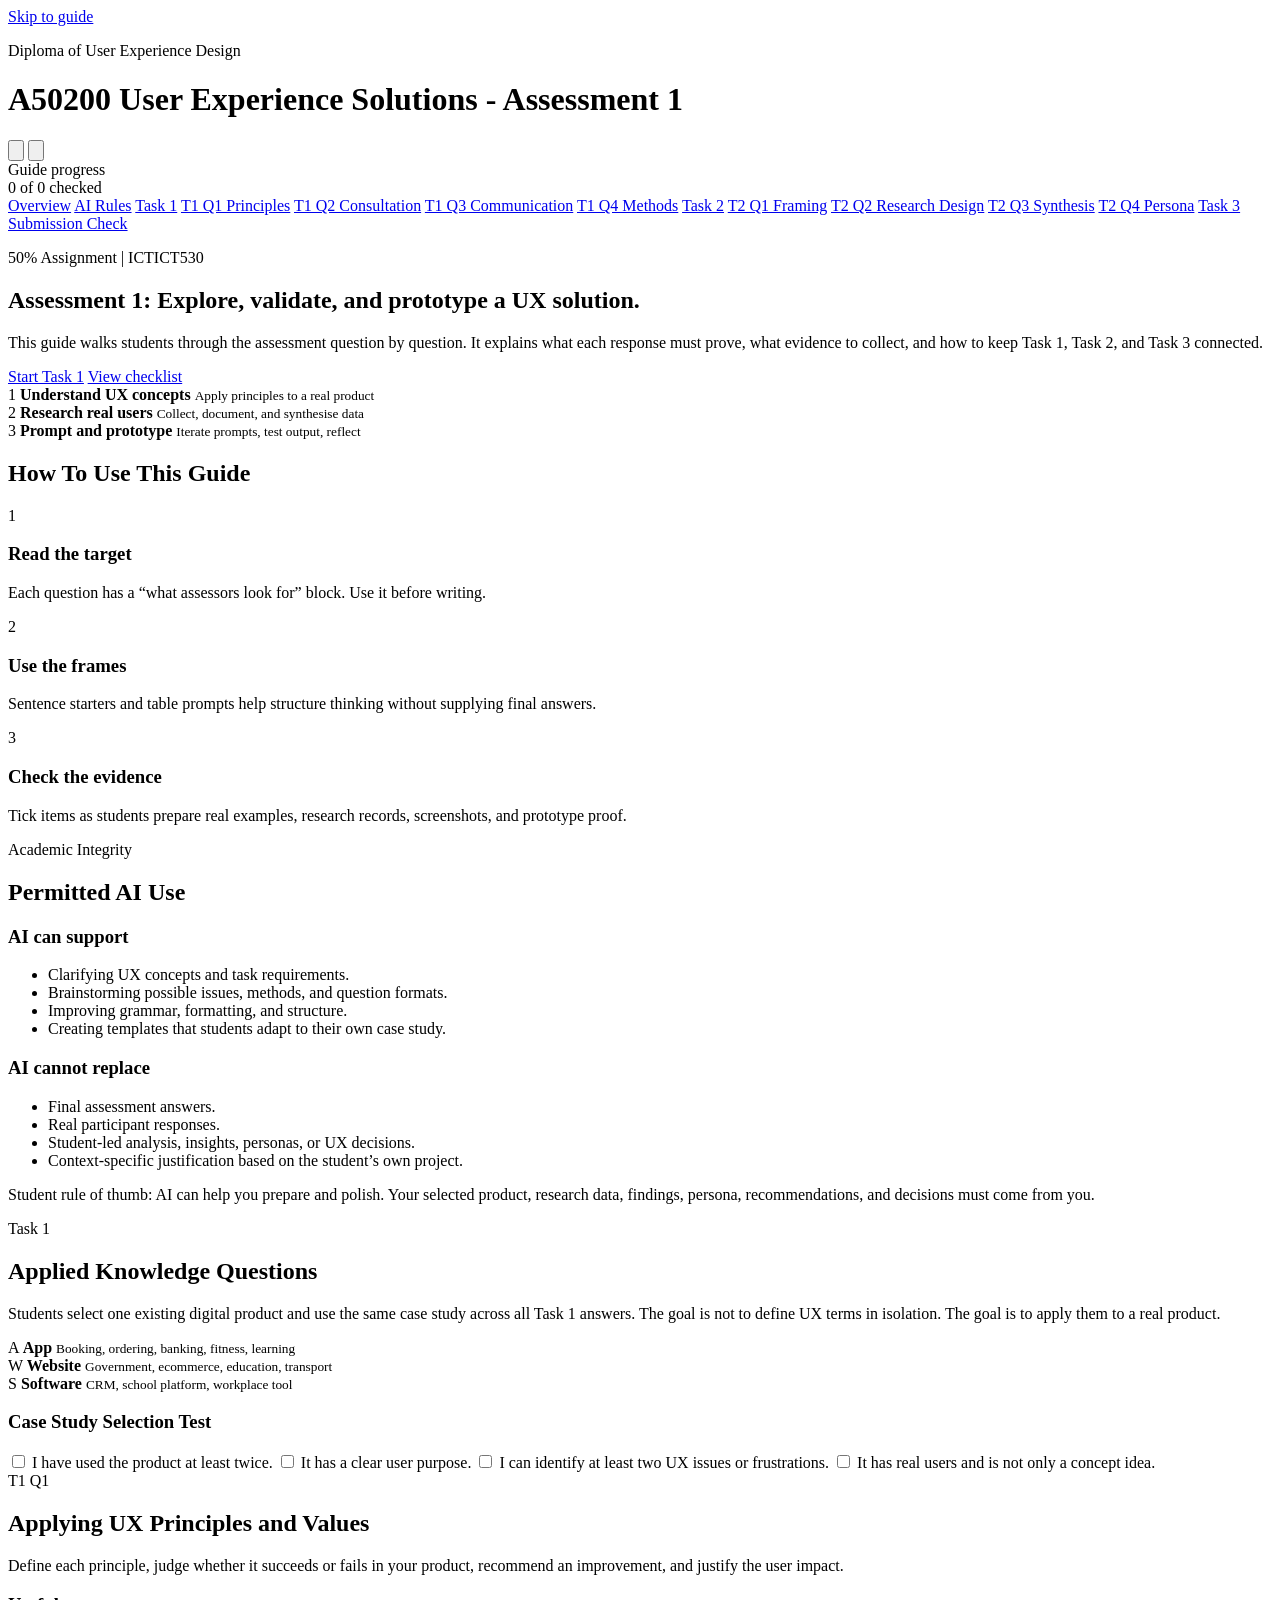
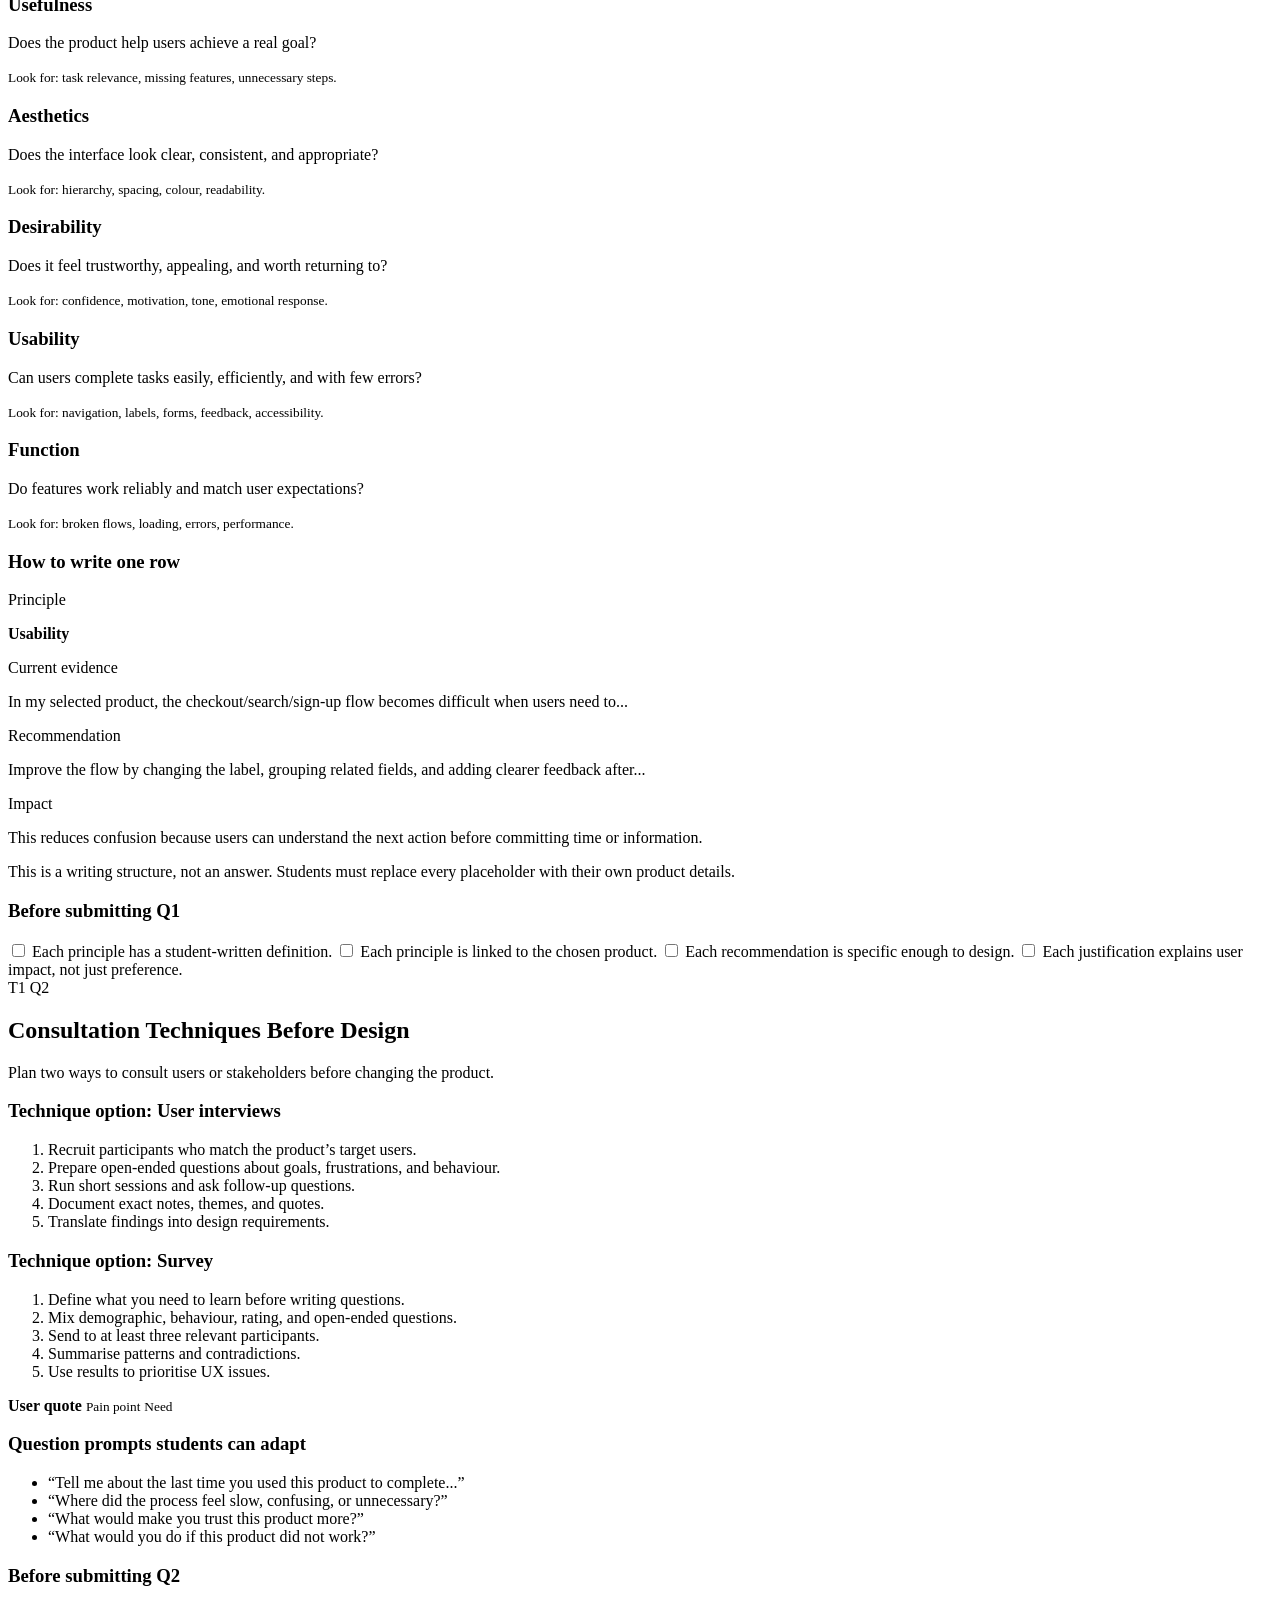
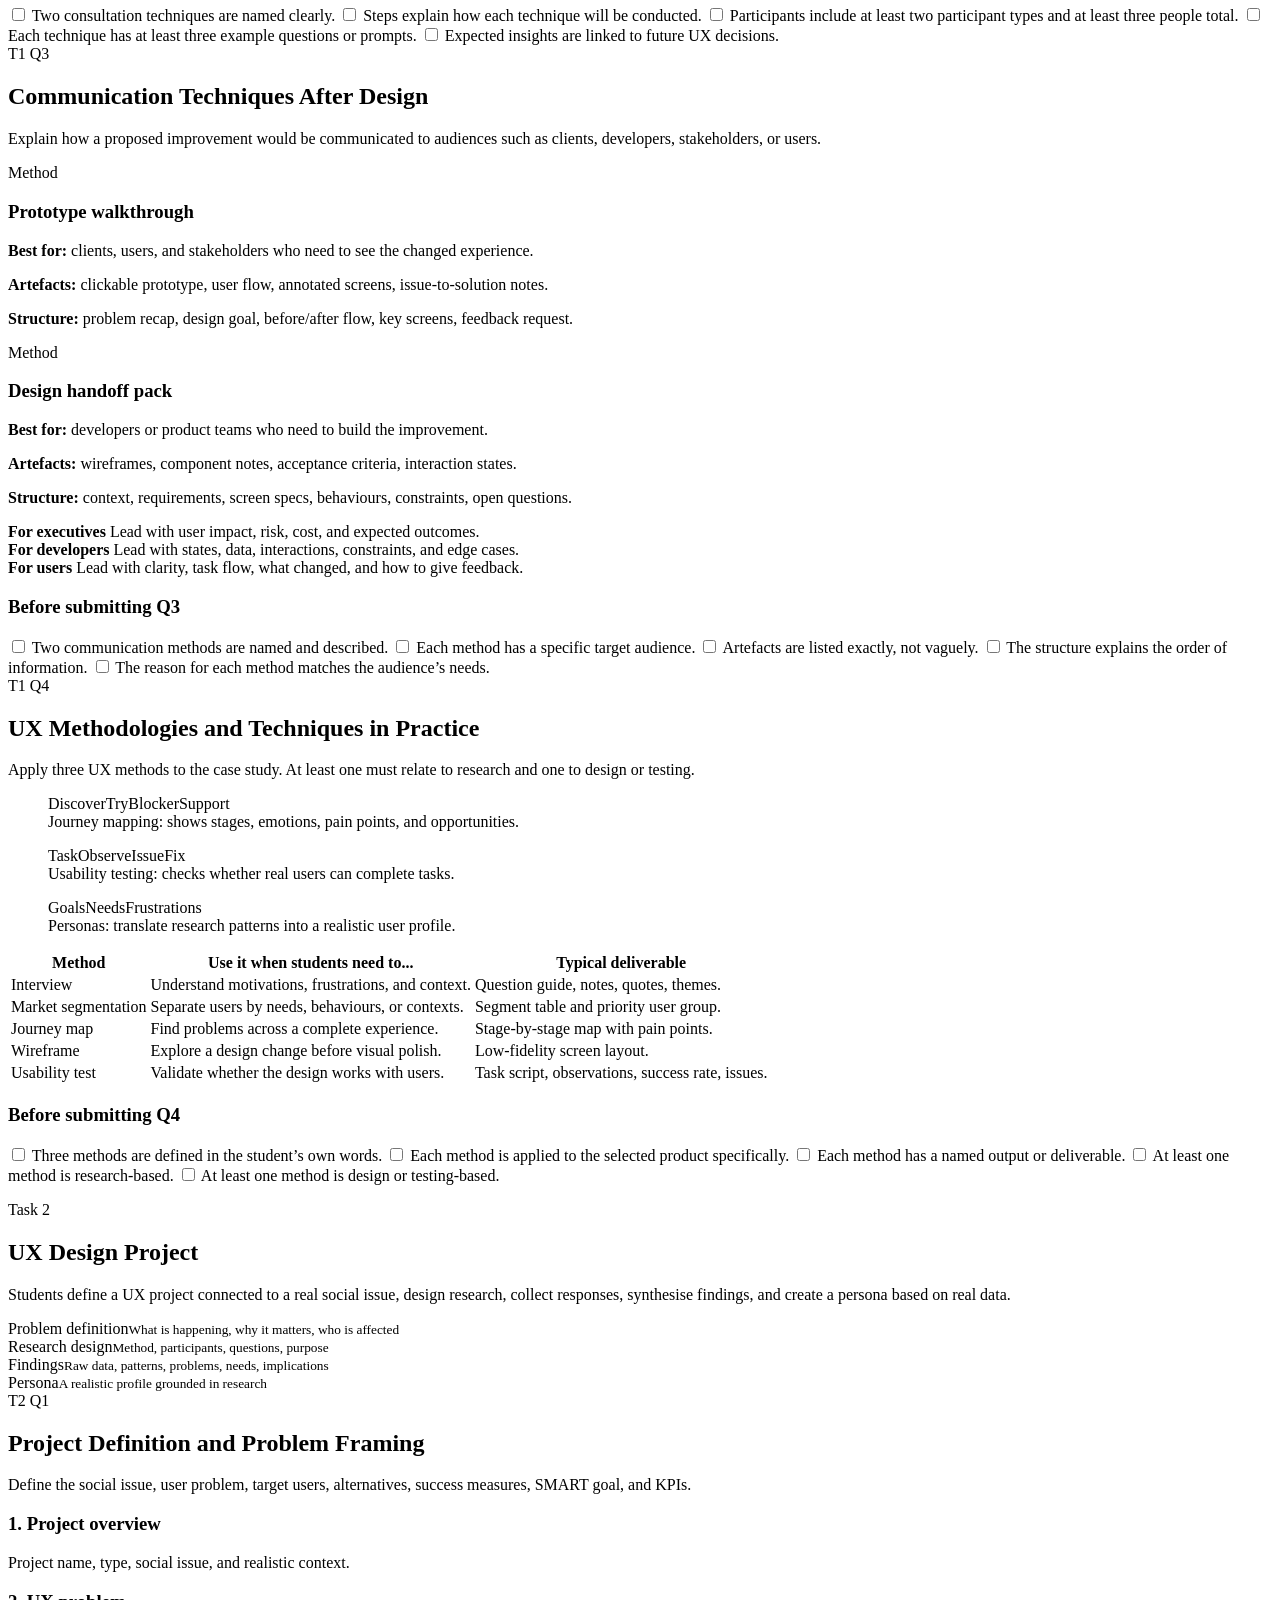
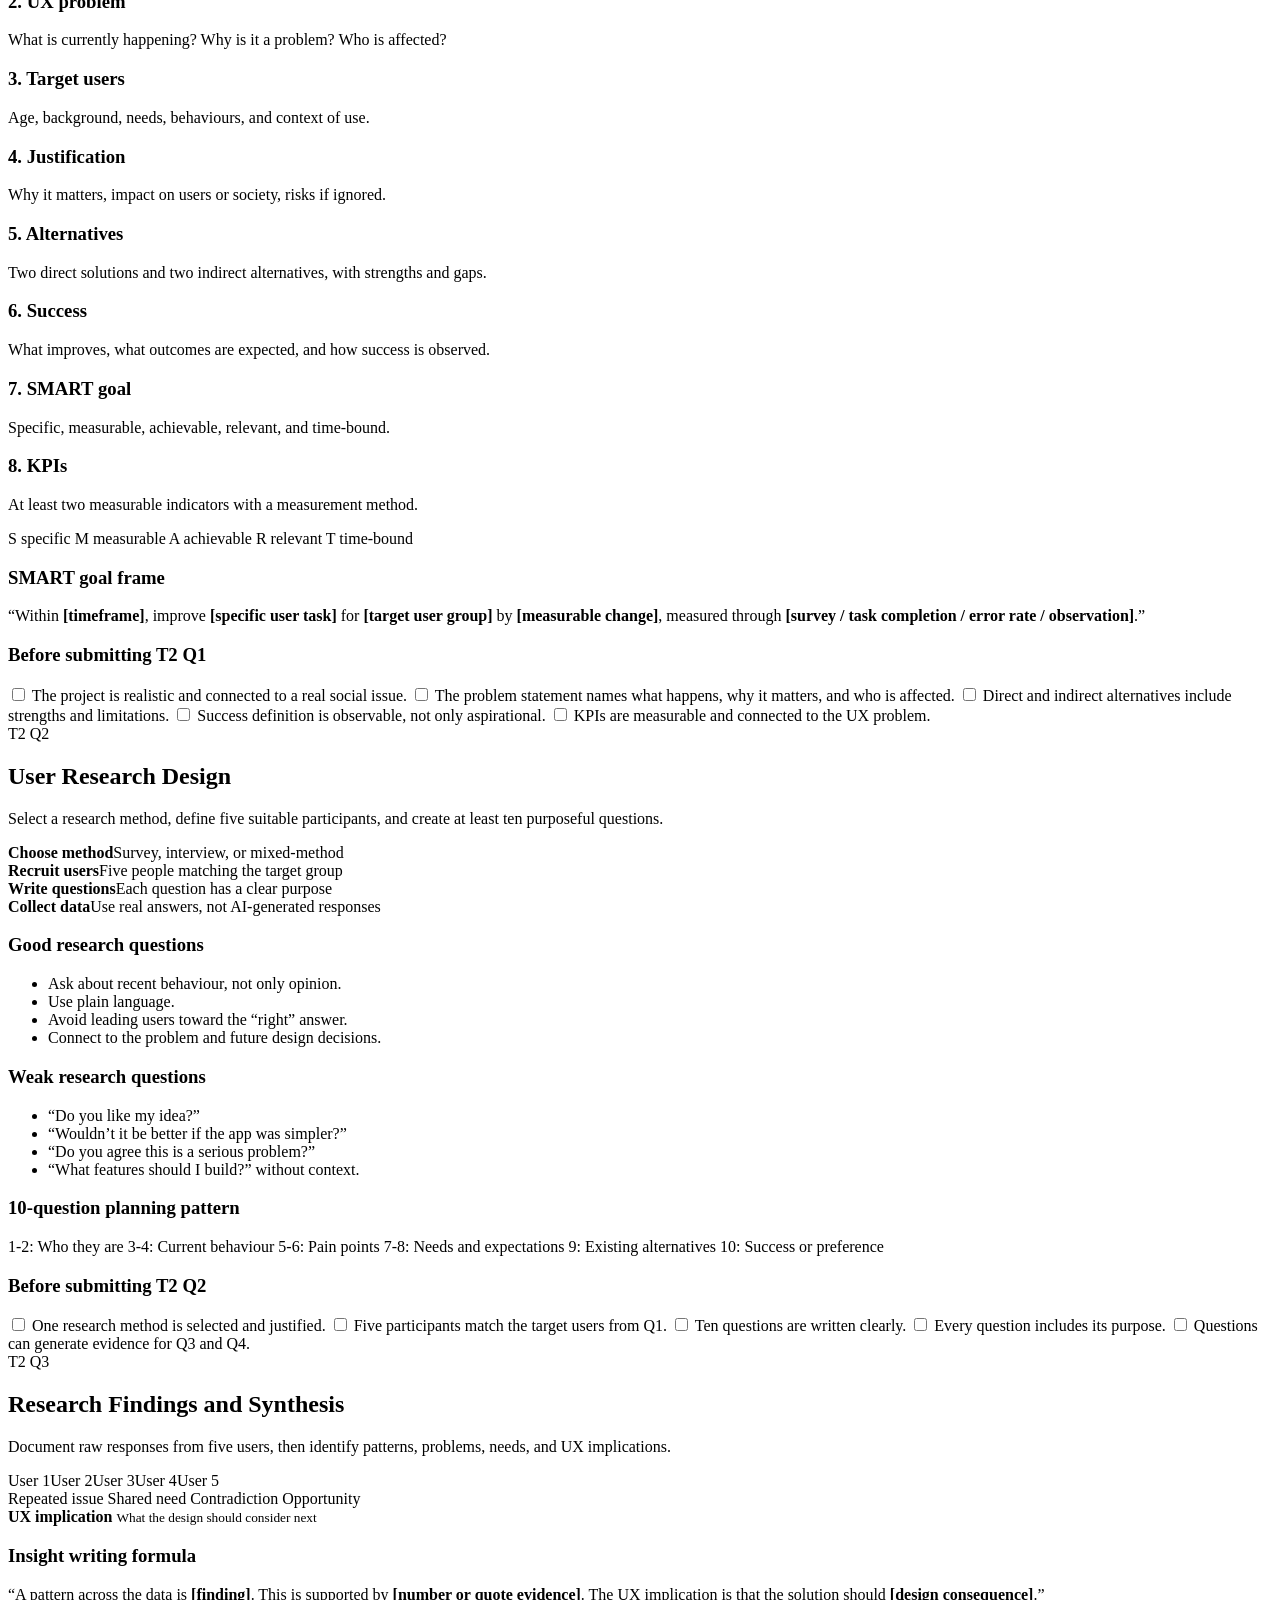
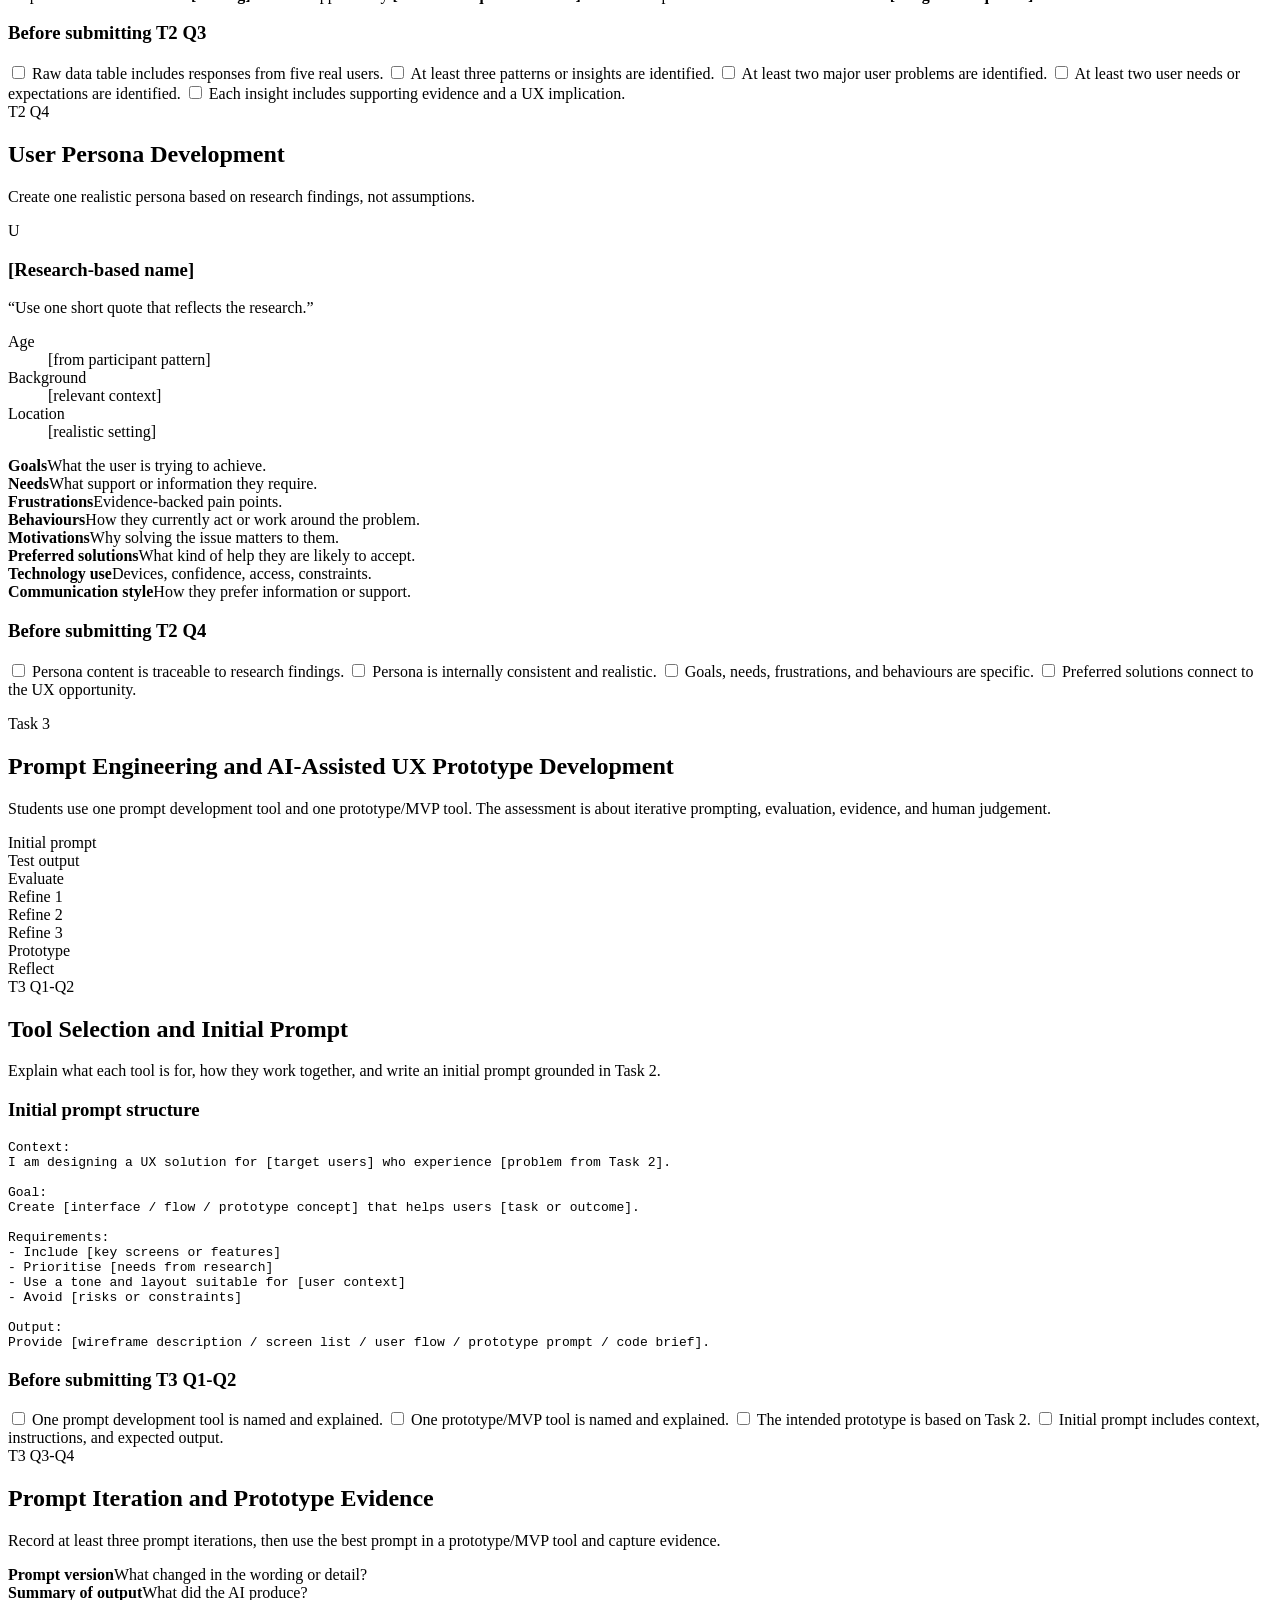
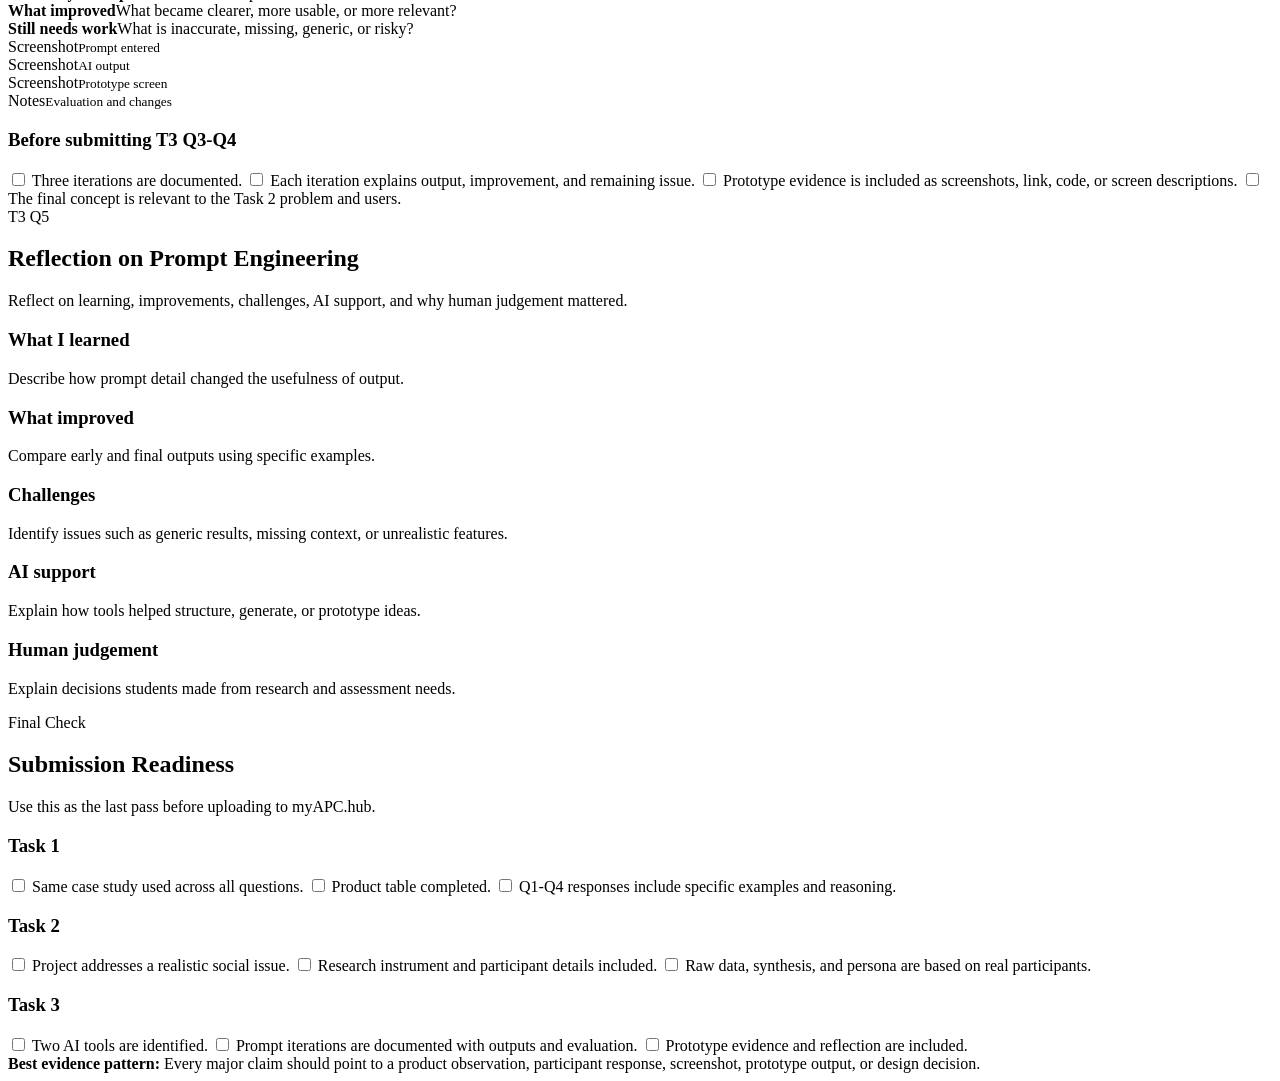
==== a50200-user-experience-solutions-assessment-1/index.html @ 55768236 "Create index.html" ====
<!doctype html>
<html lang="en">
  <head>
    <meta charset="utf-8" />
    <meta name="viewport" content="width=device-width, initial-scale=1" />
    <title>A50200 User Experience Solutions - Assessment 1</title>
    <link rel="stylesheet" href="styles.css" />
  </head>
  <body>
    <a class="skip-link" href="#main">Skip to guide</a>

    <header class="topbar">
      <div>
        <p class="eyebrow">Diploma of User Experience Design</p>
        <h1>A50200 User Experience Solutions - Assessment 1</h1>
      </div>
      <div class="topbar-actions">
        <button class="icon-button" type="button" data-print title="Print guide" aria-label="Print guide">
          <svg aria-hidden="true" viewBox="0 0 24 24">
            <path d="M7 8V4h10v4" />
            <path d="M7 17H5a2 2 0 0 1-2-2v-5a2 2 0 0 1 2-2h14a2 2 0 0 1 2 2v5a2 2 0 0 1-2 2h-2" />
            <path d="M7 14h10v6H7z" />
          </svg>
        </button>
        <button class="icon-button" type="button" data-reset title="Reset checked items" aria-label="Reset checked items">
          <svg aria-hidden="true" viewBox="0 0 24 24">
            <path d="M3 12a9 9 0 1 0 3-6.7" />
            <path d="M3 4v6h6" />
          </svg>
        </button>
      </div>
    </header>

    <aside class="sidebar" aria-label="Guide navigation">
      <div class="progress-card">
        <span class="progress-label">Guide progress</span>
        <div class="progress-track" aria-hidden="true"><span data-progress-bar></span></div>
        <span class="progress-count" data-progress-count>0 of 0 checked</span>
      </div>
      <nav>
        <a href="#overview">Overview</a>
        <a href="#ai-rules">AI Rules</a>
        <a href="#task-1">Task 1</a>
        <a href="#task-1-q1">T1 Q1 Principles</a>
        <a href="#task-1-q2">T1 Q2 Consultation</a>
        <a href="#task-1-q3">T1 Q3 Communication</a>
        <a href="#task-1-q4">T1 Q4 Methods</a>
        <a href="#task-2">Task 2</a>
        <a href="#task-2-q1">T2 Q1 Framing</a>
        <a href="#task-2-q2">T2 Q2 Research Design</a>
        <a href="#task-2-q3">T2 Q3 Synthesis</a>
        <a href="#task-2-q4">T2 Q4 Persona</a>
        <a href="#task-3">Task 3</a>
        <a href="#submission">Submission Check</a>
      </nav>
    </aside>

    <main id="main">
      <section id="overview" class="hero section-panel">
        <div class="hero-copy">
          <p class="eyebrow">50% Assignment | ICTICT530</p>
          <h2>Assessment 1: Explore, validate, and prototype a UX solution.</h2>
          <p>
            This guide walks students through the assessment question by question. It explains what each
            response must prove, what evidence to collect, and how to keep Task 1, Task 2, and Task 3 connected.
          </p>
          <div class="hero-actions">
            <a class="button primary" href="#task-1">Start Task 1</a>
            <a class="button secondary" href="#submission">View checklist</a>
          </div>
        </div>
        <div class="hero-visual" aria-label="Assessment workflow diagram">
          <div class="flow-node">
            <span>1</span>
            <strong>Understand UX concepts</strong>
            <small>Apply principles to a real product</small>
          </div>
          <div class="flow-line"></div>
          <div class="flow-node">
            <span>2</span>
            <strong>Research real users</strong>
            <small>Collect, document, and synthesise data</small>
          </div>
          <div class="flow-line"></div>
          <div class="flow-node">
            <span>3</span>
            <strong>Prompt and prototype</strong>
            <small>Iterate prompts, test output, reflect</small>
          </div>
        </div>
      </section>

      <section class="section-panel compact">
        <h2>How To Use This Guide</h2>
        <div class="three-col">
          <article class="mini-card">
            <span class="badge">1</span>
            <h3>Read the target</h3>
            <p>Each question has a “what assessors look for” block. Use it before writing.</p>
          </article>
          <article class="mini-card">
            <span class="badge">2</span>
            <h3>Use the frames</h3>
            <p>Sentence starters and table prompts help structure thinking without supplying final answers.</p>
          </article>
          <article class="mini-card">
            <span class="badge">3</span>
            <h3>Check the evidence</h3>
            <p>Tick items as students prepare real examples, research records, screenshots, and prototype proof.</p>
          </article>
        </div>
      </section>

      <section id="ai-rules" class="section-panel warning-panel">
        <div class="section-heading">
          <p class="eyebrow">Academic Integrity</p>
          <h2>Permitted AI Use</h2>
        </div>
        <div class="split">
          <article>
            <h3>AI can support</h3>
            <ul class="check-list">
              <li>Clarifying UX concepts and task requirements.</li>
              <li>Brainstorming possible issues, methods, and question formats.</li>
              <li>Improving grammar, formatting, and structure.</li>
              <li>Creating templates that students adapt to their own case study.</li>
            </ul>
          </article>
          <article>
            <h3>AI cannot replace</h3>
            <ul class="cross-list">
              <li>Final assessment answers.</li>
              <li>Real participant responses.</li>
              <li>Student-led analysis, insights, personas, or UX decisions.</li>
              <li>Context-specific justification based on the student’s own project.</li>
            </ul>
          </article>
        </div>
        <p class="callout">
          Student rule of thumb: AI can help you prepare and polish. Your selected product, research data,
          findings, persona, recommendations, and decisions must come from you.
        </p>
      </section>

      <section id="task-1" class="task-intro section-panel">
        <div class="section-heading">
          <p class="eyebrow">Task 1</p>
          <h2>Applied Knowledge Questions</h2>
          <p>
            Students select one existing digital product and use the same case study across all Task 1 answers.
            The goal is not to define UX terms in isolation. The goal is to apply them to a real product.
          </p>
        </div>
        <div class="visual-strip">
          <div class="product-card">
            <span class="product-icon">A</span>
            <strong>App</strong>
            <small>Booking, ordering, banking, fitness, learning</small>
          </div>
          <div class="product-card">
            <span class="product-icon">W</span>
            <strong>Website</strong>
            <small>Government, ecommerce, education, transport</small>
          </div>
          <div class="product-card">
            <span class="product-icon">S</span>
            <strong>Software</strong>
            <small>CRM, school platform, workplace tool</small>
          </div>
        </div>
        <div class="guidance-box">
          <h3>Case Study Selection Test</h3>
          <label><input type="checkbox" data-check /> I have used the product at least twice.</label>
          <label><input type="checkbox" data-check /> It has a clear user purpose.</label>
          <label><input type="checkbox" data-check /> I can identify at least two UX issues or frustrations.</label>
          <label><input type="checkbox" data-check /> It has real users and is not only a concept idea.</label>
        </div>
      </section>

      <section id="task-1-q1" class="question section-panel">
        <div class="question-header">
          <span class="question-number">T1 Q1</span>
          <div>
            <h2>Applying UX Principles and Values</h2>
            <p>Define each principle, judge whether it succeeds or fails in your product, recommend an improvement, and justify the user impact.</p>
          </div>
        </div>

        <div class="principle-grid">
          <article class="principle-card">
            <h3>Usefulness</h3>
            <p>Does the product help users achieve a real goal?</p>
            <small>Look for: task relevance, missing features, unnecessary steps.</small>
          </article>
          <article class="principle-card">
            <h3>Aesthetics</h3>
            <p>Does the interface look clear, consistent, and appropriate?</p>
            <small>Look for: hierarchy, spacing, colour, readability.</small>
          </article>
          <article class="principle-card">
            <h3>Desirability</h3>
            <p>Does it feel trustworthy, appealing, and worth returning to?</p>
            <small>Look for: confidence, motivation, tone, emotional response.</small>
          </article>
          <article class="principle-card">
            <h3>Usability</h3>
            <p>Can users complete tasks easily, efficiently, and with few errors?</p>
            <small>Look for: navigation, labels, forms, feedback, accessibility.</small>
          </article>
          <article class="principle-card">
            <h3>Function</h3>
            <p>Do features work reliably and match user expectations?</p>
            <small>Look for: broken flows, loading, errors, performance.</small>
          </article>
        </div>

        <div class="example-block">
          <h3>How to write one row</h3>
          <div class="row-example">
            <span>Principle</span>
            <p><strong>Usability</strong></p>
            <span>Current evidence</span>
            <p>In my selected product, the checkout/search/sign-up flow becomes difficult when users need to...</p>
            <span>Recommendation</span>
            <p>Improve the flow by changing the label, grouping related fields, and adding clearer feedback after...</p>
            <span>Impact</span>
            <p>This reduces confusion because users can understand the next action before committing time or information.</p>
          </div>
          <p class="note">This is a writing structure, not an answer. Students must replace every placeholder with their own product details.</p>
        </div>

        <div class="check-panel">
          <h3>Before submitting Q1</h3>
          <label><input type="checkbox" data-check /> Each principle has a student-written definition.</label>
          <label><input type="checkbox" data-check /> Each principle is linked to the chosen product.</label>
          <label><input type="checkbox" data-check /> Each recommendation is specific enough to design.</label>
          <label><input type="checkbox" data-check /> Each justification explains user impact, not just preference.</label>
        </div>
      </section>

      <section id="task-1-q2" class="question section-panel">
        <div class="question-header">
          <span class="question-number">T1 Q2</span>
          <div>
            <h2>Consultation Techniques Before Design</h2>
            <p>Plan two ways to consult users or stakeholders before changing the product.</p>
          </div>
        </div>
        <div class="method-map">
          <article>
            <h3>Technique option: User interviews</h3>
            <ol>
              <li>Recruit participants who match the product’s target users.</li>
              <li>Prepare open-ended questions about goals, frustrations, and behaviour.</li>
              <li>Run short sessions and ask follow-up questions.</li>
              <li>Document exact notes, themes, and quotes.</li>
              <li>Translate findings into design requirements.</li>
            </ol>
          </article>
          <article>
            <h3>Technique option: Survey</h3>
            <ol>
              <li>Define what you need to learn before writing questions.</li>
              <li>Mix demographic, behaviour, rating, and open-ended questions.</li>
              <li>Send to at least three relevant participants.</li>
              <li>Summarise patterns and contradictions.</li>
              <li>Use results to prioritise UX issues.</li>
            </ol>
          </article>
        </div>
        <div class="illustration-card">
          <div class="visual-example transcript-visual" role="img" aria-label="Interview notes and transcription example">
            <span></span><span></span><span></span>
            <strong>User quote</strong>
            <small>Pain point</small>
            <small>Need</small>
          </div>
          <div>
            <h3>Question prompts students can adapt</h3>
            <ul>
              <li>“Tell me about the last time you used this product to complete...”</li>
              <li>“Where did the process feel slow, confusing, or unnecessary?”</li>
              <li>“What would make you trust this product more?”</li>
              <li>“What would you do if this product did not work?”</li>
            </ul>
          </div>
        </div>
        <div class="check-panel">
          <h3>Before submitting Q2</h3>
          <label><input type="checkbox" data-check /> Two consultation techniques are named clearly.</label>
          <label><input type="checkbox" data-check /> Steps explain how each technique will be conducted.</label>
          <label><input type="checkbox" data-check /> Participants include at least two participant types and at least three people total.</label>
          <label><input type="checkbox" data-check /> Each technique has at least three example questions or prompts.</label>
          <label><input type="checkbox" data-check /> Expected insights are linked to future UX decisions.</label>
        </div>
      </section>

      <section id="task-1-q3" class="question section-panel">
        <div class="question-header">
          <span class="question-number">T1 Q3</span>
          <div>
            <h2>Communication Techniques After Design</h2>
            <p>Explain how a proposed improvement would be communicated to audiences such as clients, developers, stakeholders, or users.</p>
          </div>
        </div>

        <div class="two-col">
          <article class="communication-card">
            <span class="badge">Method</span>
            <h3>Prototype walkthrough</h3>
            <p><strong>Best for:</strong> clients, users, and stakeholders who need to see the changed experience.</p>
            <p><strong>Artefacts:</strong> clickable prototype, user flow, annotated screens, issue-to-solution notes.</p>
            <p><strong>Structure:</strong> problem recap, design goal, before/after flow, key screens, feedback request.</p>
          </article>
          <article class="communication-card">
            <span class="badge">Method</span>
            <h3>Design handoff pack</h3>
            <p><strong>Best for:</strong> developers or product teams who need to build the improvement.</p>
            <p><strong>Artefacts:</strong> wireframes, component notes, acceptance criteria, interaction states.</p>
            <p><strong>Structure:</strong> context, requirements, screen specs, behaviours, constraints, open questions.</p>
          </article>
        </div>
        <div class="tip-grid">
          <div>
            <strong>For executives</strong>
            <span>Lead with user impact, risk, cost, and expected outcomes.</span>
          </div>
          <div>
            <strong>For developers</strong>
            <span>Lead with states, data, interactions, constraints, and edge cases.</span>
          </div>
          <div>
            <strong>For users</strong>
            <span>Lead with clarity, task flow, what changed, and how to give feedback.</span>
          </div>
        </div>
        <div class="check-panel">
          <h3>Before submitting Q3</h3>
          <label><input type="checkbox" data-check /> Two communication methods are named and described.</label>
          <label><input type="checkbox" data-check /> Each method has a specific target audience.</label>
          <label><input type="checkbox" data-check /> Artefacts are listed exactly, not vaguely.</label>
          <label><input type="checkbox" data-check /> The structure explains the order of information.</label>
          <label><input type="checkbox" data-check /> The reason for each method matches the audience’s needs.</label>
        </div>
      </section>

      <section id="task-1-q4" class="question section-panel">
        <div class="question-header">
          <span class="question-number">T1 Q4</span>
          <div>
            <h2>UX Methodologies and Techniques in Practice</h2>
            <p>Apply three UX methods to the case study. At least one must relate to research and one to design or testing.</p>
          </div>
        </div>
        <div class="illustration-grid">
          <figure>
            <div class="visual-example journey-visual" role="img" aria-label="Customer journey map example">
              <span>Discover</span><span>Try</span><span>Blocker</span><span>Support</span>
            </div>
            <figcaption>Journey mapping: shows stages, emotions, pain points, and opportunities.</figcaption>
          </figure>
          <figure>
            <div class="visual-example testing-visual" role="img" aria-label="UX testing framework example">
              <span>Task</span><span>Observe</span><span>Issue</span><span>Fix</span>
            </div>
            <figcaption>Usability testing: checks whether real users can complete tasks.</figcaption>
          </figure>
          <figure>
            <div class="visual-example persona-visual" role="img" aria-label="Persona process example">
              <span class="persona-head"></span>
              <span>Goals</span><span>Needs</span><span>Frustrations</span>
            </div>
            <figcaption>Personas: translate research patterns into a realistic user profile.</figcaption>
          </figure>
        </div>
        <div class="method-table-wrap">
          <table>
            <thead>
              <tr>
                <th>Method</th>
                <th>Use it when students need to...</th>
                <th>Typical deliverable</th>
              </tr>
            </thead>
            <tbody>
              <tr>
                <td>Interview</td>
                <td>Understand motivations, frustrations, and context.</td>
                <td>Question guide, notes, quotes, themes.</td>
              </tr>
              <tr>
                <td>Market segmentation</td>
                <td>Separate users by needs, behaviours, or contexts.</td>
                <td>Segment table and priority user group.</td>
              </tr>
              <tr>
                <td>Journey map</td>
                <td>Find problems across a complete experience.</td>
                <td>Stage-by-stage map with pain points.</td>
              </tr>
              <tr>
                <td>Wireframe</td>
                <td>Explore a design change before visual polish.</td>
                <td>Low-fidelity screen layout.</td>
              </tr>
              <tr>
                <td>Usability test</td>
                <td>Validate whether the design works with users.</td>
                <td>Task script, observations, success rate, issues.</td>
              </tr>
            </tbody>
          </table>
        </div>
        <div class="check-panel">
          <h3>Before submitting Q4</h3>
          <label><input type="checkbox" data-check /> Three methods are defined in the student’s own words.</label>
          <label><input type="checkbox" data-check /> Each method is applied to the selected product specifically.</label>
          <label><input type="checkbox" data-check /> Each method has a named output or deliverable.</label>
          <label><input type="checkbox" data-check /> At least one method is research-based.</label>
          <label><input type="checkbox" data-check /> At least one method is design or testing-based.</label>
        </div>
      </section>

      <section id="task-2" class="task-intro section-panel">
        <div class="section-heading">
          <p class="eyebrow">Task 2</p>
          <h2>UX Design Project</h2>
          <p>
            Students define a UX project connected to a real social issue, design research, collect responses,
            synthesise findings, and create a persona based on real data.
          </p>
        </div>
        <div class="process-ladder">
          <div><span>Problem definition</span><small>What is happening, why it matters, who is affected</small></div>
          <div><span>Research design</span><small>Method, participants, questions, purpose</small></div>
          <div><span>Findings</span><small>Raw data, patterns, problems, needs, implications</small></div>
          <div><span>Persona</span><small>A realistic profile grounded in research</small></div>
        </div>
      </section>

      <section id="task-2-q1" class="question section-panel">
        <div class="question-header">
          <span class="question-number">T2 Q1</span>
          <div>
            <h2>Project Definition and Problem Framing</h2>
            <p>Define the social issue, user problem, target users, alternatives, success measures, SMART goal, and KPIs.</p>
          </div>
        </div>
        <div class="framing-canvas">
          <article>
            <h3>1. Project overview</h3>
            <p>Project name, type, social issue, and realistic context.</p>
          </article>
          <article>
            <h3>2. UX problem</h3>
            <p>What is currently happening? Why is it a problem? Who is affected?</p>
          </article>
          <article>
            <h3>3. Target users</h3>
            <p>Age, background, needs, behaviours, and context of use.</p>
          </article>
          <article>
            <h3>4. Justification</h3>
            <p>Why it matters, impact on users or society, risks if ignored.</p>
          </article>
          <article>
            <h3>5. Alternatives</h3>
            <p>Two direct solutions and two indirect alternatives, with strengths and gaps.</p>
          </article>
          <article>
            <h3>6. Success</h3>
            <p>What improves, what outcomes are expected, and how success is observed.</p>
          </article>
          <article>
            <h3>7. SMART goal</h3>
            <p>Specific, measurable, achievable, relevant, and time-bound.</p>
          </article>
          <article>
            <h3>8. KPIs</h3>
            <p>At least two measurable indicators with a measurement method.</p>
          </article>
        </div>
        <div class="smart-visual" aria-label="SMART goal formula">
          <span>S specific</span>
          <span>M measurable</span>
          <span>A achievable</span>
          <span>R relevant</span>
          <span>T time-bound</span>
        </div>
        <div class="example-block">
          <h3>SMART goal frame</h3>
          <p>
            “Within <strong>[timeframe]</strong>, improve <strong>[specific user task]</strong> for
            <strong>[target user group]</strong> by <strong>[measurable change]</strong>, measured through
            <strong>[survey / task completion / error rate / observation]</strong>.”
          </p>
        </div>
        <div class="check-panel">
          <h3>Before submitting T2 Q1</h3>
          <label><input type="checkbox" data-check /> The project is realistic and connected to a real social issue.</label>
          <label><input type="checkbox" data-check /> The problem statement names what happens, why it matters, and who is affected.</label>
          <label><input type="checkbox" data-check /> Direct and indirect alternatives include strengths and limitations.</label>
          <label><input type="checkbox" data-check /> Success definition is observable, not only aspirational.</label>
          <label><input type="checkbox" data-check /> KPIs are measurable and connected to the UX problem.</label>
        </div>
      </section>

      <section id="task-2-q2" class="question section-panel">
        <div class="question-header">
          <span class="question-number">T2 Q2</span>
          <div>
            <h2>User Research Design</h2>
            <p>Select a research method, define five suitable participants, and create at least ten purposeful questions.</p>
          </div>
        </div>
        <div class="research-flow">
          <div><strong>Choose method</strong><span>Survey, interview, or mixed-method</span></div>
          <div><strong>Recruit users</strong><span>Five people matching the target group</span></div>
          <div><strong>Write questions</strong><span>Each question has a clear purpose</span></div>
          <div><strong>Collect data</strong><span>Use real answers, not AI-generated responses</span></div>
        </div>
        <div class="two-col">
          <article class="mini-card">
            <h3>Good research questions</h3>
            <ul>
              <li>Ask about recent behaviour, not only opinion.</li>
              <li>Use plain language.</li>
              <li>Avoid leading users toward the “right” answer.</li>
              <li>Connect to the problem and future design decisions.</li>
            </ul>
          </article>
          <article class="mini-card">
            <h3>Weak research questions</h3>
            <ul>
              <li>“Do you like my idea?”</li>
              <li>“Wouldn’t it be better if the app was simpler?”</li>
              <li>“Do you agree this is a serious problem?”</li>
              <li>“What features should I build?” without context.</li>
            </ul>
          </article>
        </div>
        <div class="question-builder">
          <h3>10-question planning pattern</h3>
          <div class="chips">
            <span>1-2: Who they are</span>
            <span>3-4: Current behaviour</span>
            <span>5-6: Pain points</span>
            <span>7-8: Needs and expectations</span>
            <span>9: Existing alternatives</span>
            <span>10: Success or preference</span>
          </div>
        </div>
        <div class="check-panel">
          <h3>Before submitting T2 Q2</h3>
          <label><input type="checkbox" data-check /> One research method is selected and justified.</label>
          <label><input type="checkbox" data-check /> Five participants match the target users from Q1.</label>
          <label><input type="checkbox" data-check /> Ten questions are written clearly.</label>
          <label><input type="checkbox" data-check /> Every question includes its purpose.</label>
          <label><input type="checkbox" data-check /> Questions can generate evidence for Q3 and Q4.</label>
        </div>
      </section>

      <section id="task-2-q3" class="question section-panel">
        <div class="question-header">
          <span class="question-number">T2 Q3</span>
          <div>
            <h2>Research Findings and Synthesis</h2>
            <p>Document raw responses from five users, then identify patterns, problems, needs, and UX implications.</p>
          </div>
        </div>
        <div class="synthesis-board" aria-label="Synthesis process">
          <div class="data-stack">
            <span>User 1</span><span>User 2</span><span>User 3</span><span>User 4</span><span>User 5</span>
          </div>
          <div class="arrow" aria-hidden="true"></div>
          <div class="theme-cluster">
            <span>Repeated issue</span>
            <span>Shared need</span>
            <span>Contradiction</span>
            <span>Opportunity</span>
          </div>
          <div class="arrow" aria-hidden="true"></div>
          <div class="implication-card">
            <strong>UX implication</strong>
            <small>What the design should consider next</small>
          </div>
        </div>
        <div class="example-block">
          <h3>Insight writing formula</h3>
          <p>
            “A pattern across the data is <strong>[finding]</strong>. This is supported by
            <strong>[number or quote evidence]</strong>. The UX implication is that the solution should
            <strong>[design consequence]</strong>.”
          </p>
        </div>
        <div class="check-panel">
          <h3>Before submitting T2 Q3</h3>
          <label><input type="checkbox" data-check /> Raw data table includes responses from five real users.</label>
          <label><input type="checkbox" data-check /> At least three patterns or insights are identified.</label>
          <label><input type="checkbox" data-check /> At least two major user problems are identified.</label>
          <label><input type="checkbox" data-check /> At least two user needs or expectations are identified.</label>
          <label><input type="checkbox" data-check /> Each insight includes supporting evidence and a UX implication.</label>
        </div>
      </section>

      <section id="task-2-q4" class="question section-panel">
        <div class="question-header">
          <span class="question-number">T2 Q4</span>
          <div>
            <h2>User Persona Development</h2>
            <p>Create one realistic persona based on research findings, not assumptions.</p>
          </div>
        </div>
        <div class="persona-layout">
          <aside class="persona-card" aria-label="Persona card example">
            <div class="avatar" aria-hidden="true">U</div>
            <h3>[Research-based name]</h3>
            <p class="quote">“Use one short quote that reflects the research.”</p>
            <dl>
              <dt>Age</dt><dd>[from participant pattern]</dd>
              <dt>Background</dt><dd>[relevant context]</dd>
              <dt>Location</dt><dd>[realistic setting]</dd>
            </dl>
          </aside>
          <div class="persona-details">
            <div><strong>Goals</strong><span>What the user is trying to achieve.</span></div>
            <div><strong>Needs</strong><span>What support or information they require.</span></div>
            <div><strong>Frustrations</strong><span>Evidence-backed pain points.</span></div>
            <div><strong>Behaviours</strong><span>How they currently act or work around the problem.</span></div>
            <div><strong>Motivations</strong><span>Why solving the issue matters to them.</span></div>
            <div><strong>Preferred solutions</strong><span>What kind of help they are likely to accept.</span></div>
            <div><strong>Technology use</strong><span>Devices, confidence, access, constraints.</span></div>
            <div><strong>Communication style</strong><span>How they prefer information or support.</span></div>
          </div>
        </div>
        <div class="check-panel">
          <h3>Before submitting T2 Q4</h3>
          <label><input type="checkbox" data-check /> Persona content is traceable to research findings.</label>
          <label><input type="checkbox" data-check /> Persona is internally consistent and realistic.</label>
          <label><input type="checkbox" data-check /> Goals, needs, frustrations, and behaviours are specific.</label>
          <label><input type="checkbox" data-check /> Preferred solutions connect to the UX opportunity.</label>
        </div>
      </section>

      <section id="task-3" class="task-intro section-panel">
        <div class="section-heading">
          <p class="eyebrow">Task 3</p>
          <h2>Prompt Engineering and AI-Assisted UX Prototype Development</h2>
          <p>
            Students use one prompt development tool and one prototype/MVP tool. The assessment is about
            iterative prompting, evaluation, evidence, and human judgement.
          </p>
        </div>
        <div class="ai-workflow">
          <div>Initial prompt</div>
          <div>Test output</div>
          <div>Evaluate</div>
          <div>Refine 1</div>
          <div>Refine 2</div>
          <div>Refine 3</div>
          <div>Prototype</div>
          <div>Reflect</div>
        </div>
      </section>

      <section class="question section-panel">
        <div class="question-header">
          <span class="question-number">T3 Q1-Q2</span>
          <div>
            <h2>Tool Selection and Initial Prompt</h2>
            <p>Explain what each tool is for, how they work together, and write an initial prompt grounded in Task 2.</p>
          </div>
        </div>
        <div class="prompt-card">
          <h3>Initial prompt structure</h3>
          <pre><code>Context:
I am designing a UX solution for [target users] who experience [problem from Task 2].

Goal:
Create [interface / flow / prototype concept] that helps users [task or outcome].

Requirements:
- Include [key screens or features]
- Prioritise [needs from research]
- Use a tone and layout suitable for [user context]
- Avoid [risks or constraints]

Output:
Provide [wireframe description / screen list / user flow / prototype prompt / code brief].</code></pre>
        </div>
        <div class="check-panel">
          <h3>Before submitting T3 Q1-Q2</h3>
          <label><input type="checkbox" data-check /> One prompt development tool is named and explained.</label>
          <label><input type="checkbox" data-check /> One prototype/MVP tool is named and explained.</label>
          <label><input type="checkbox" data-check /> The intended prototype is based on Task 2.</label>
          <label><input type="checkbox" data-check /> Initial prompt includes context, instructions, and expected output.</label>
        </div>
      </section>

      <section class="question section-panel">
        <div class="question-header">
          <span class="question-number">T3 Q3-Q4</span>
          <div>
            <h2>Prompt Iteration and Prototype Evidence</h2>
            <p>Record at least three prompt iterations, then use the best prompt in a prototype/MVP tool and capture evidence.</p>
          </div>
        </div>
        <div class="iteration-table">
          <div><strong>Prompt version</strong><span>What changed in the wording or detail?</span></div>
          <div><strong>Summary of output</strong><span>What did the AI produce?</span></div>
          <div><strong>What improved</strong><span>What became clearer, more usable, or more relevant?</span></div>
          <div><strong>Still needs work</strong><span>What is inaccurate, missing, generic, or risky?</span></div>
        </div>
        <div class="evidence-strip">
          <div><span>Screenshot</span><small>Prompt entered</small></div>
          <div><span>Screenshot</span><small>AI output</small></div>
          <div><span>Screenshot</span><small>Prototype screen</small></div>
          <div><span>Notes</span><small>Evaluation and changes</small></div>
        </div>
        <div class="check-panel">
          <h3>Before submitting T3 Q3-Q4</h3>
          <label><input type="checkbox" data-check /> Three iterations are documented.</label>
          <label><input type="checkbox" data-check /> Each iteration explains output, improvement, and remaining issue.</label>
          <label><input type="checkbox" data-check /> Prototype evidence is included as screenshots, link, code, or screen descriptions.</label>
          <label><input type="checkbox" data-check /> The final concept is relevant to the Task 2 problem and users.</label>
        </div>
      </section>

      <section class="question section-panel">
        <div class="question-header">
          <span class="question-number">T3 Q5</span>
          <div>
            <h2>Reflection on Prompt Engineering</h2>
            <p>Reflect on learning, improvements, challenges, AI support, and why human judgement mattered.</p>
          </div>
        </div>
        <div class="reflection-grid">
          <article><h3>What I learned</h3><p>Describe how prompt detail changed the usefulness of output.</p></article>
          <article><h3>What improved</h3><p>Compare early and final outputs using specific examples.</p></article>
          <article><h3>Challenges</h3><p>Identify issues such as generic results, missing context, or unrealistic features.</p></article>
          <article><h3>AI support</h3><p>Explain how tools helped structure, generate, or prototype ideas.</p></article>
          <article><h3>Human judgement</h3><p>Explain decisions students made from research and assessment needs.</p></article>
        </div>
      </section>

      <section id="submission" class="section-panel">
        <div class="section-heading">
          <p class="eyebrow">Final Check</p>
          <h2>Submission Readiness</h2>
          <p>Use this as the last pass before uploading to myAPC.hub.</p>
        </div>
        <div class="submission-grid">
          <article>
            <h3>Task 1</h3>
            <label><input type="checkbox" data-check /> Same case study used across all questions.</label>
            <label><input type="checkbox" data-check /> Product table completed.</label>
            <label><input type="checkbox" data-check /> Q1-Q4 responses include specific examples and reasoning.</label>
          </article>
          <article>
            <h3>Task 2</h3>
            <label><input type="checkbox" data-check /> Project addresses a realistic social issue.</label>
            <label><input type="checkbox" data-check /> Research instrument and participant details included.</label>
            <label><input type="checkbox" data-check /> Raw data, synthesis, and persona are based on real participants.</label>
          </article>
          <article>
            <h3>Task 3</h3>
            <label><input type="checkbox" data-check /> Two AI tools are identified.</label>
            <label><input type="checkbox" data-check /> Prompt iterations are documented with outputs and evaluation.</label>
            <label><input type="checkbox" data-check /> Prototype evidence and reflection are included.</label>
          </article>
        </div>
        <div class="final-message">
          <strong>Best evidence pattern:</strong>
          <span>Every major claim should point to a product observation, participant response, screenshot, prototype output, or design decision.</span>
        </div>
      </section>
    </main>

    <script src="script.js"></script>
  </body>
</html>
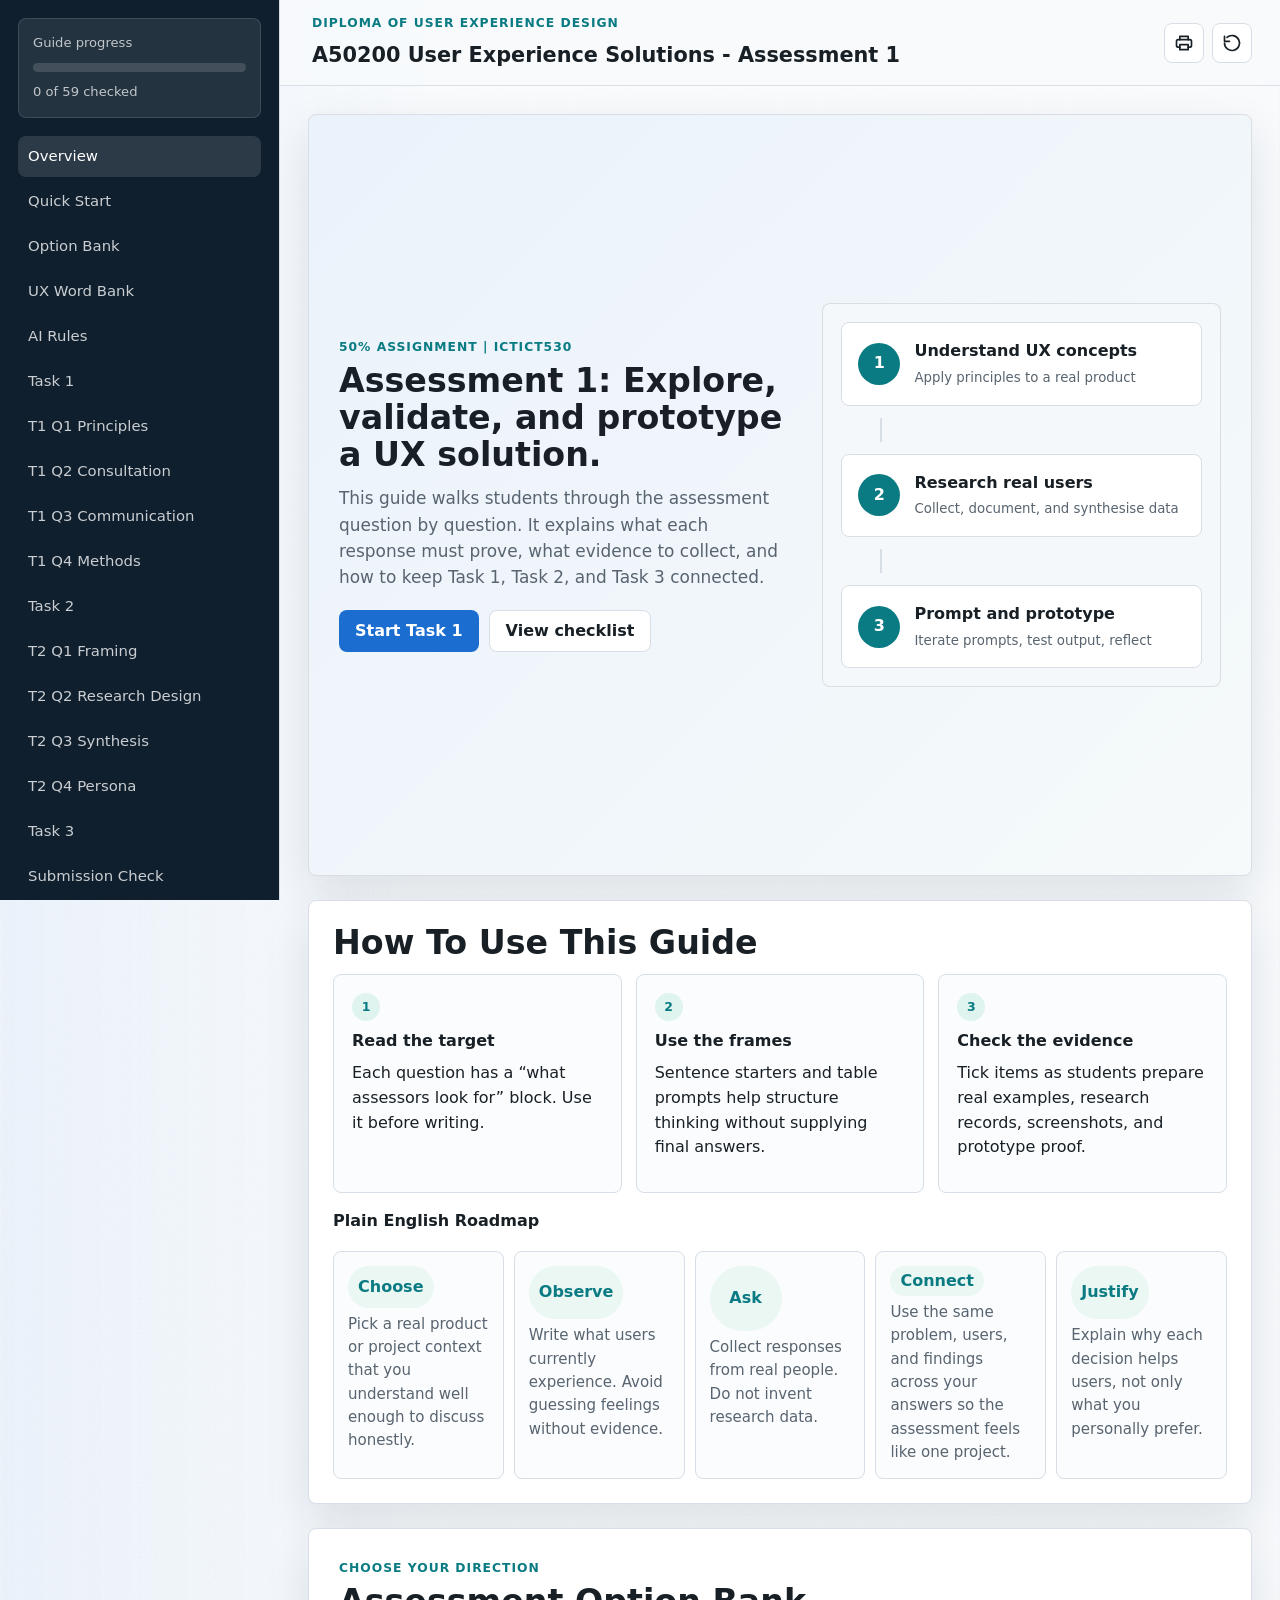
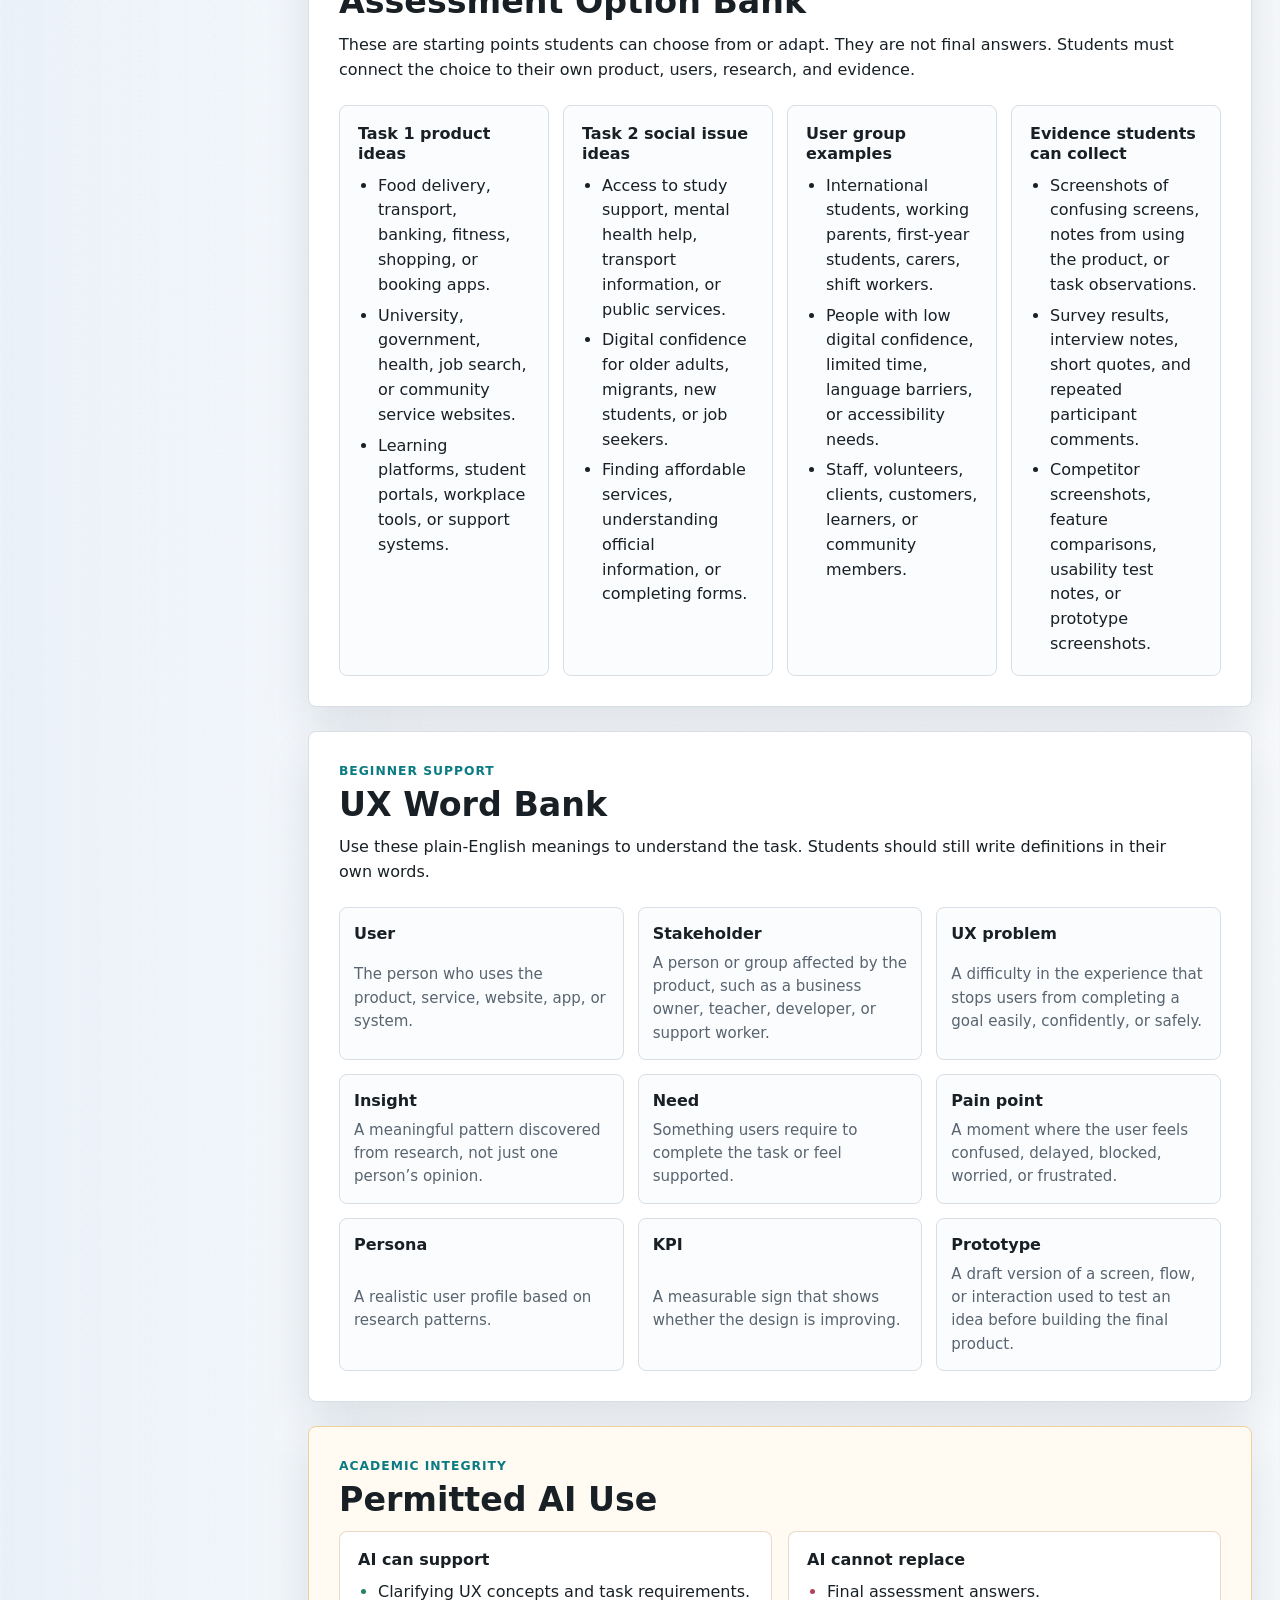
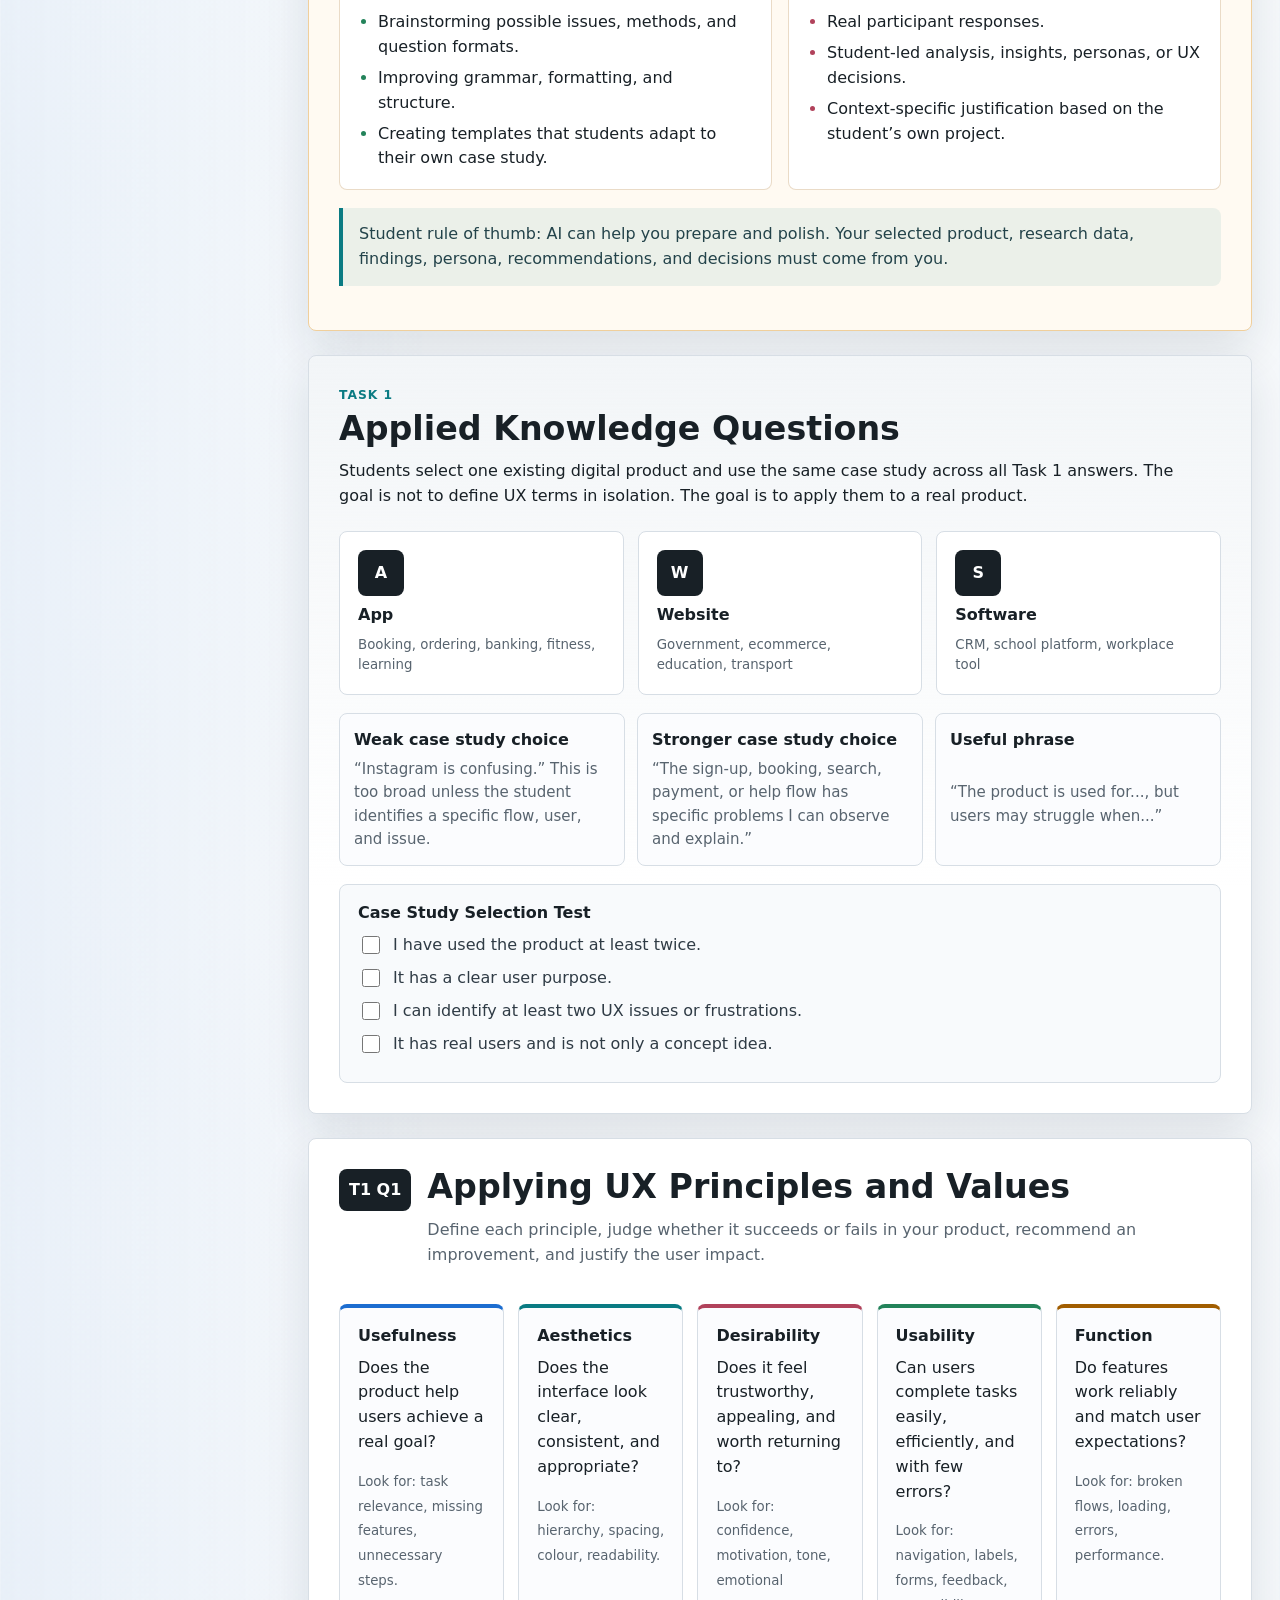
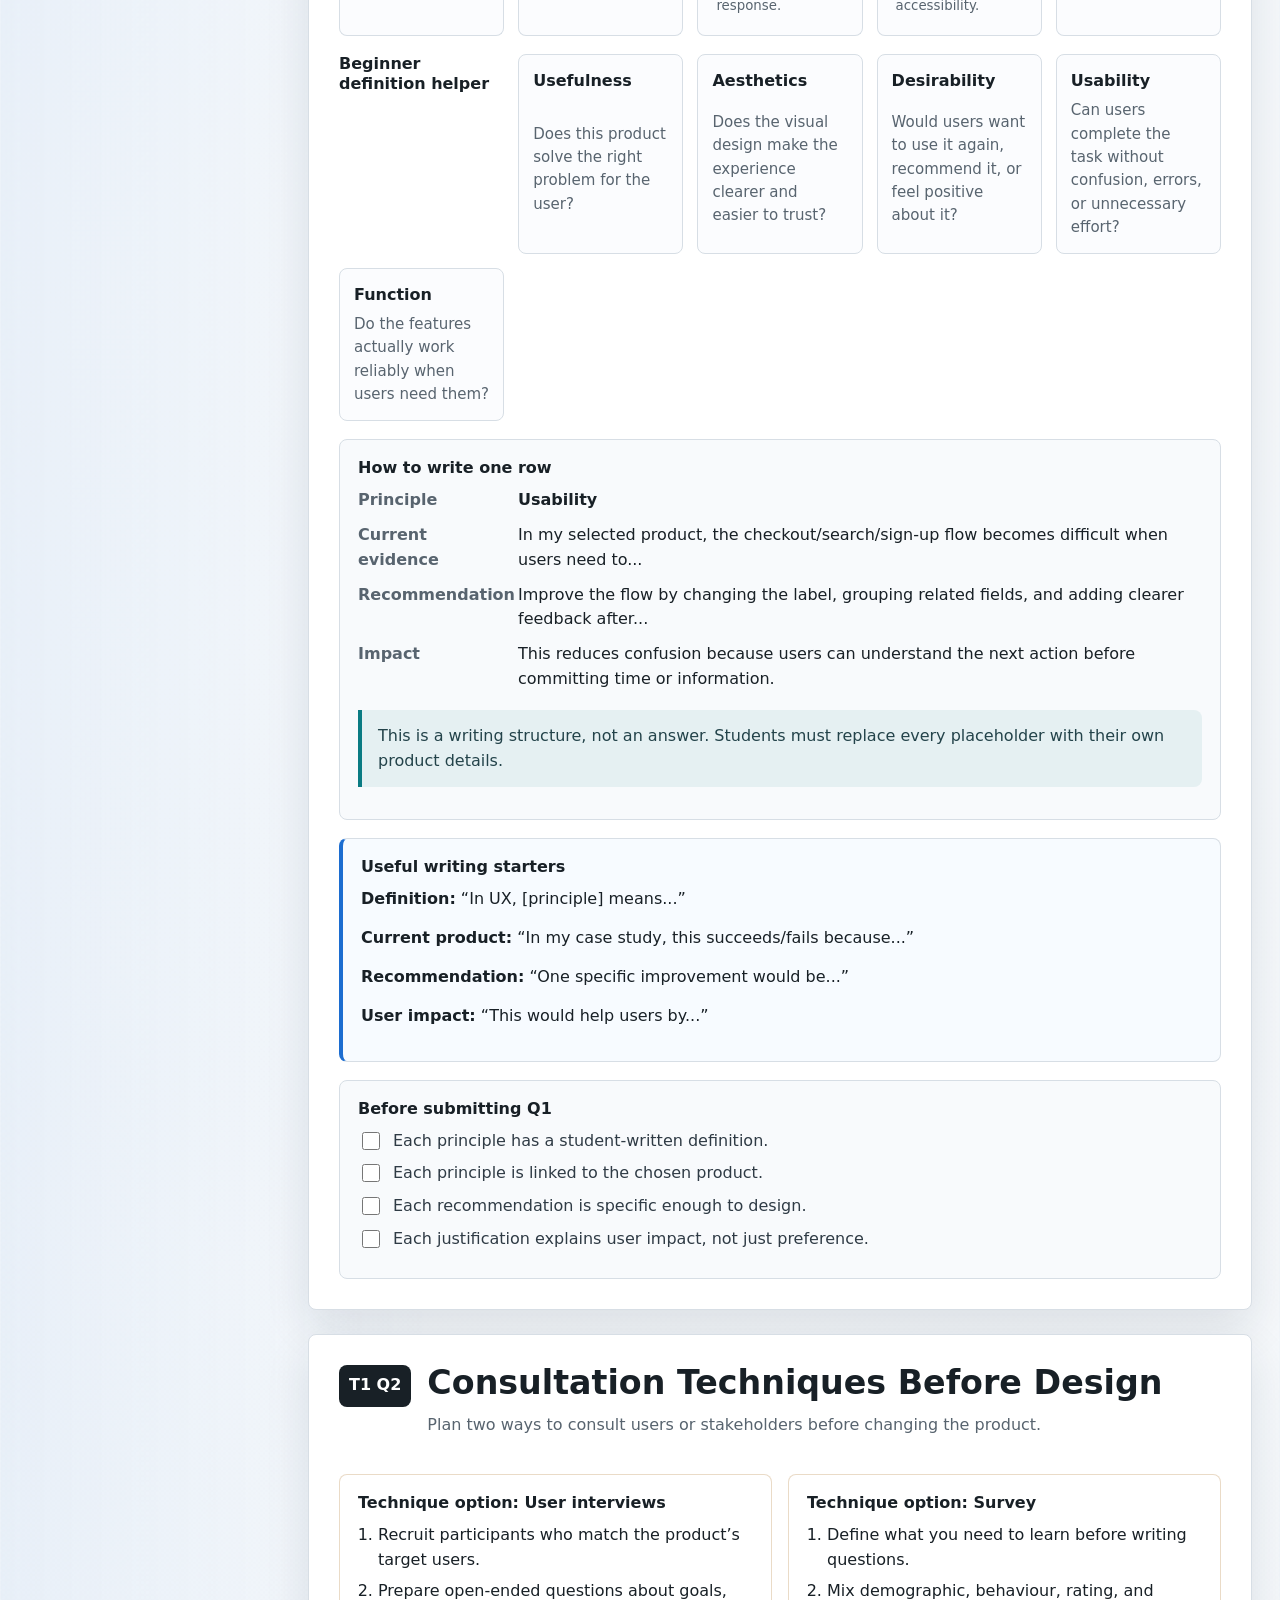
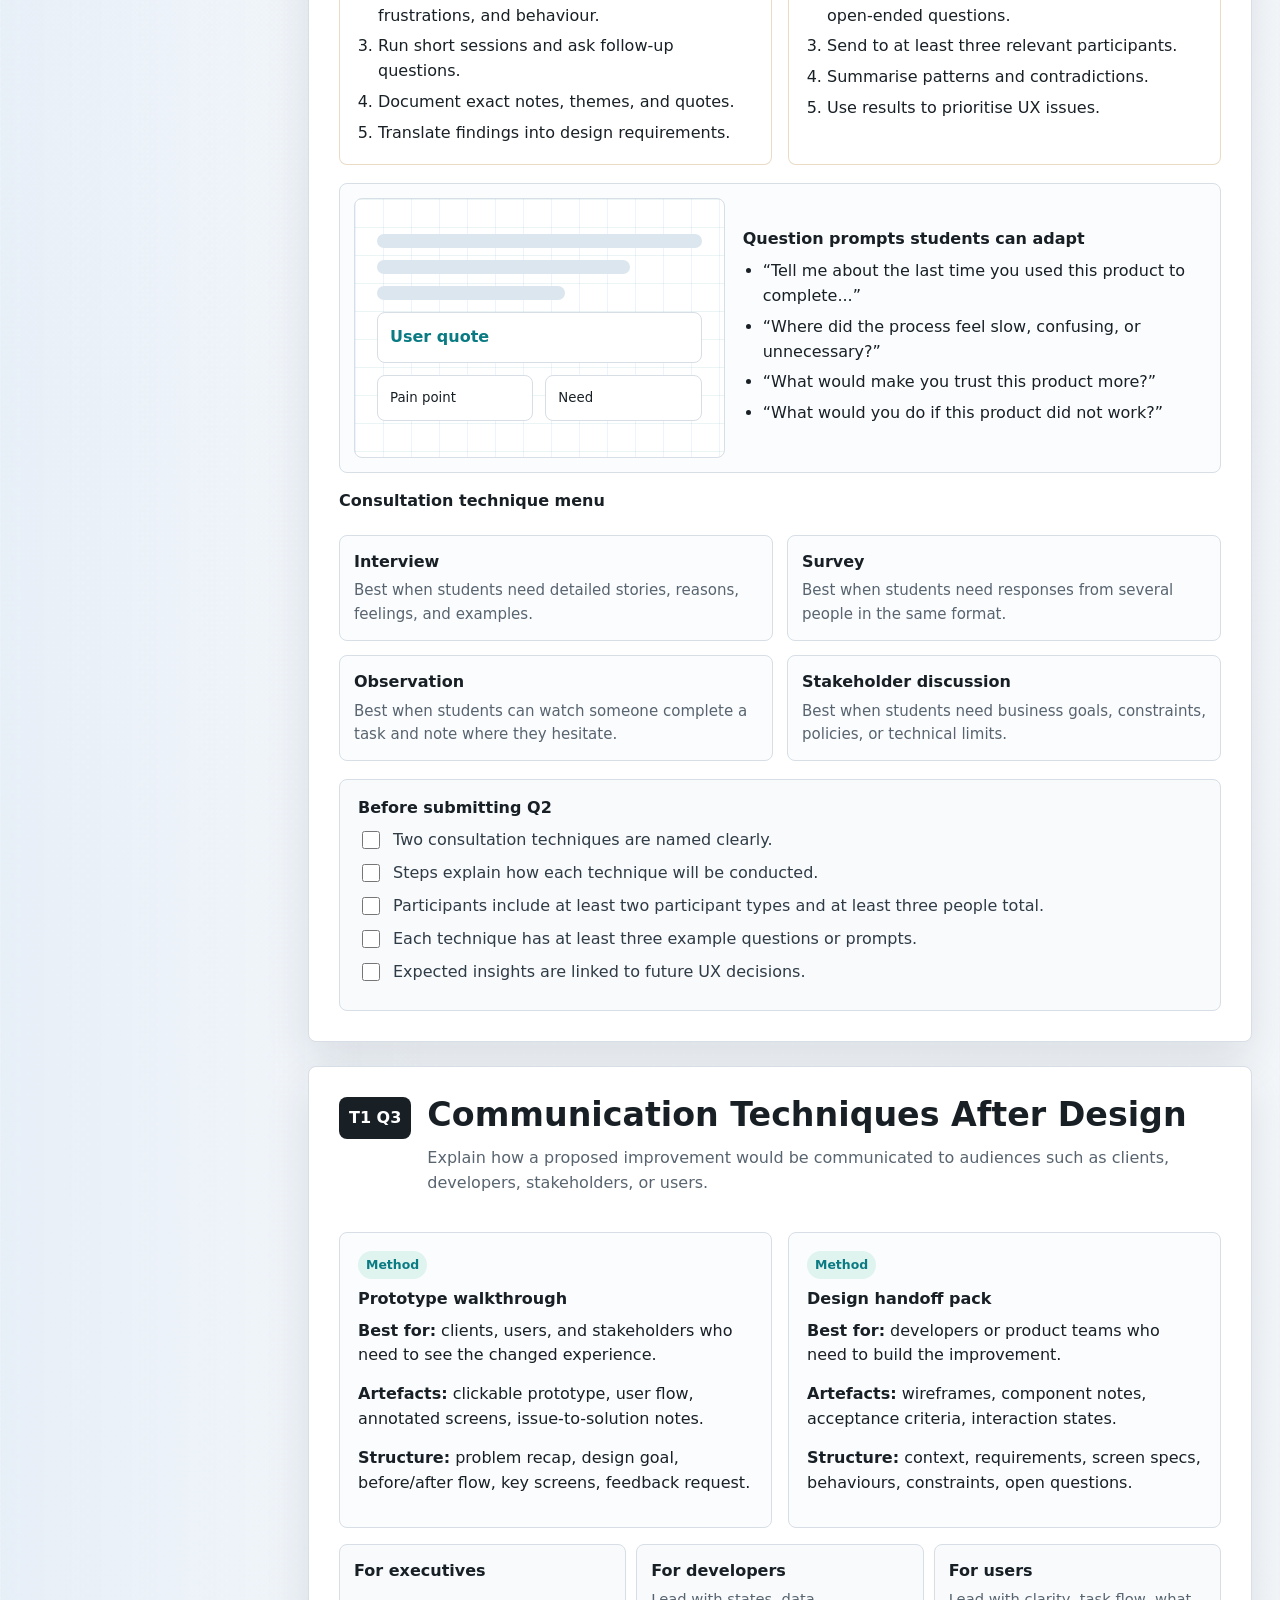
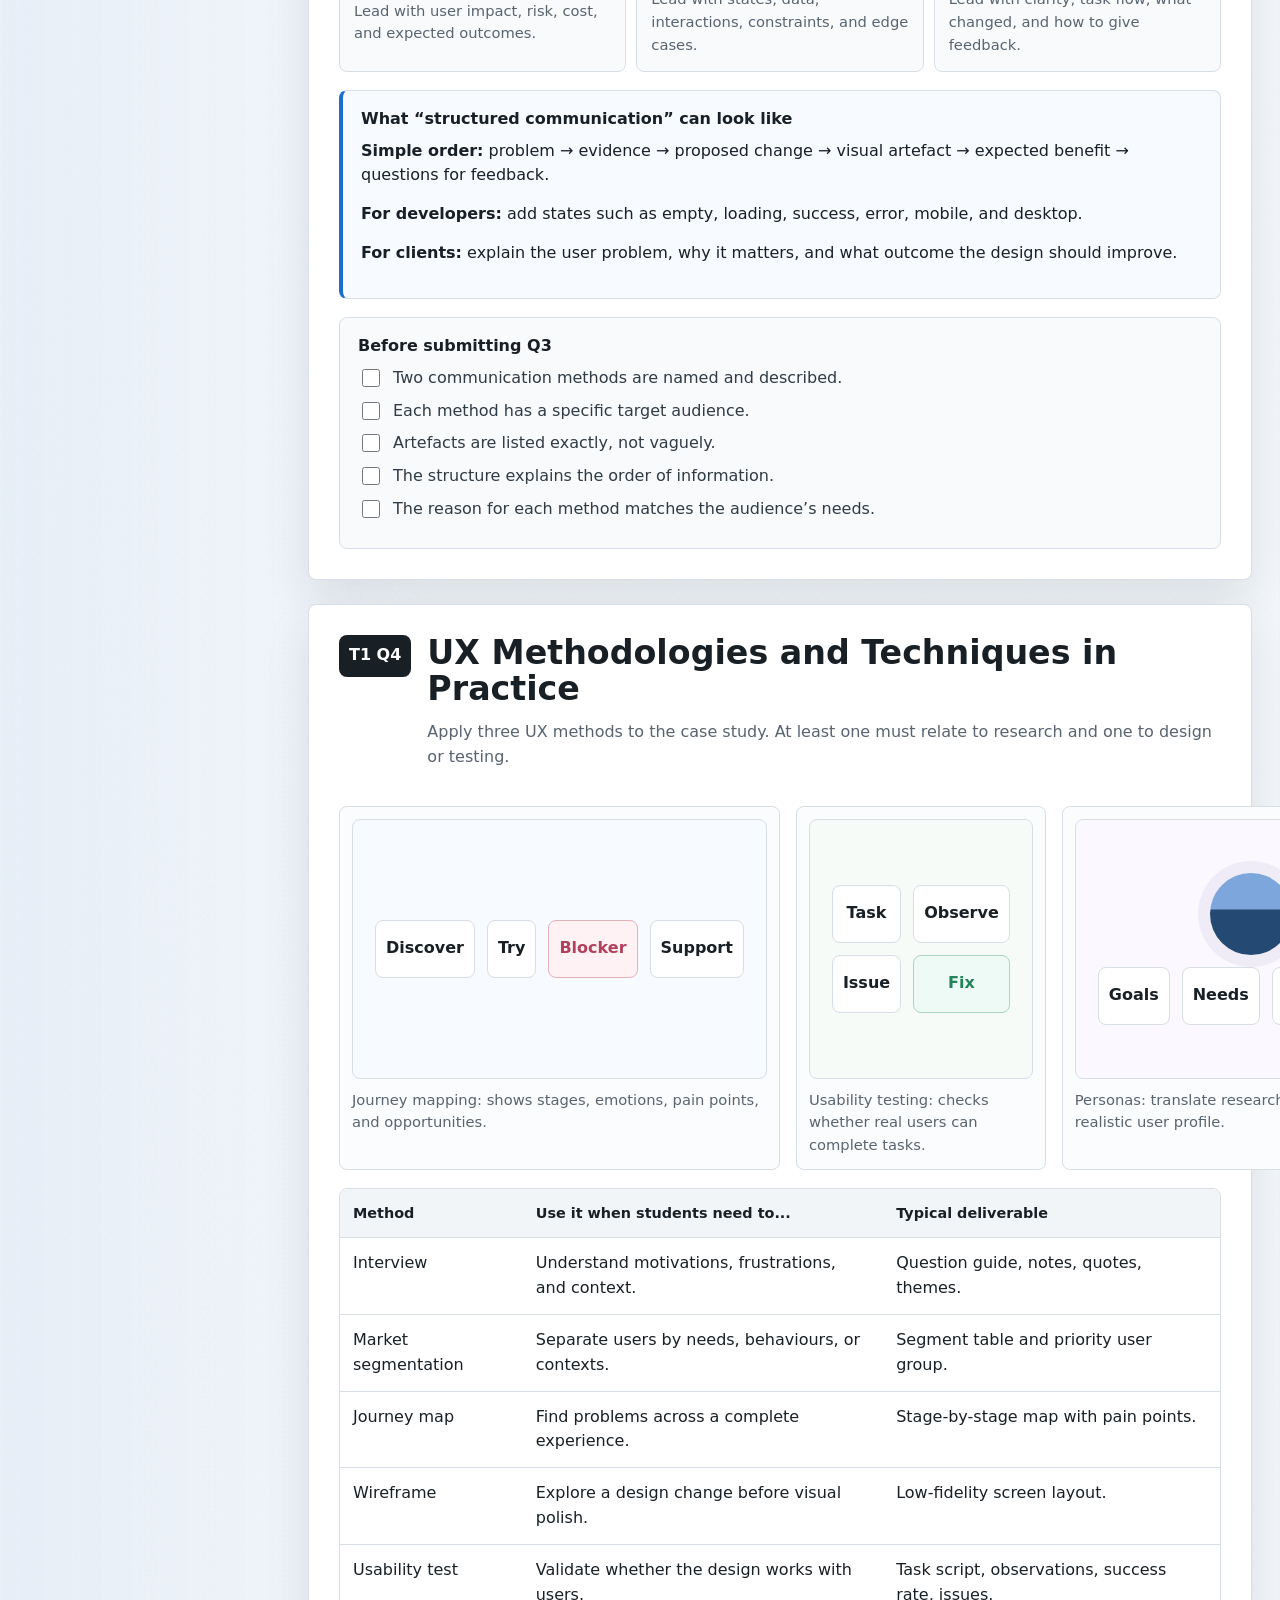
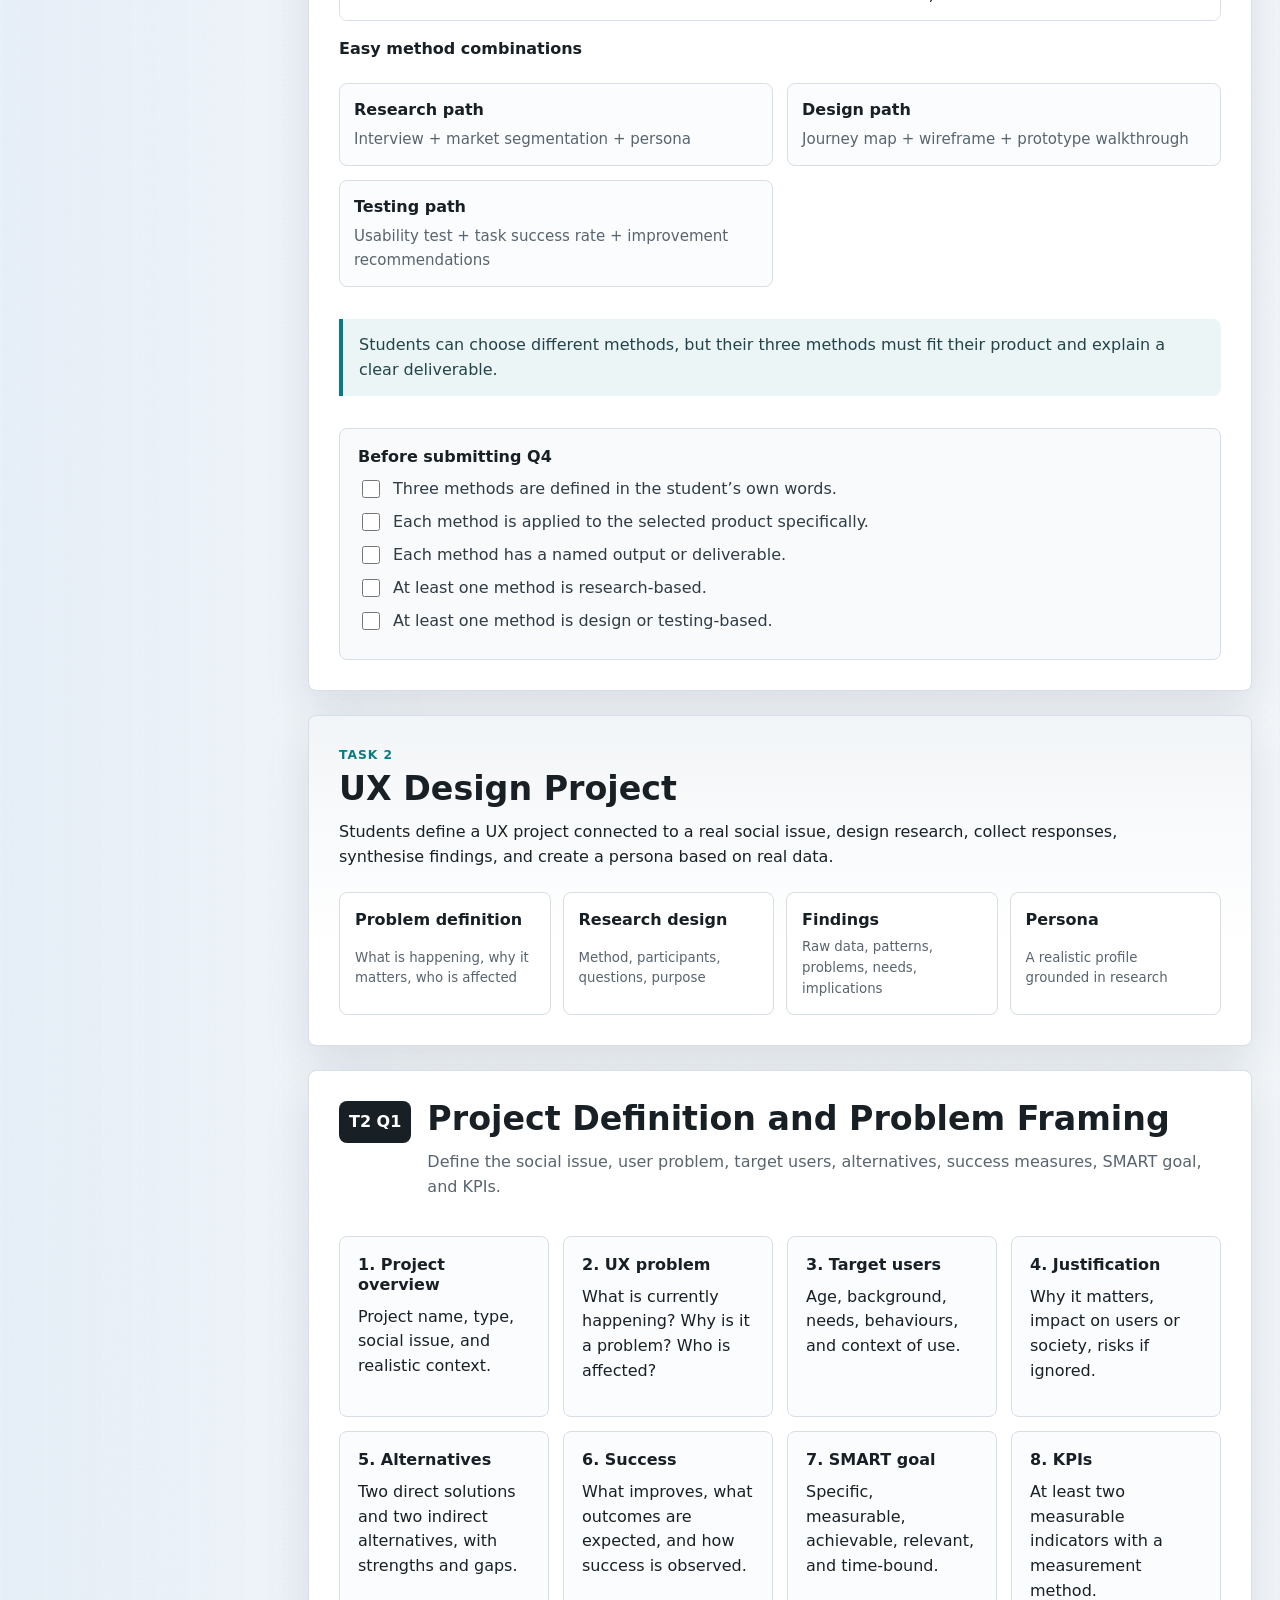
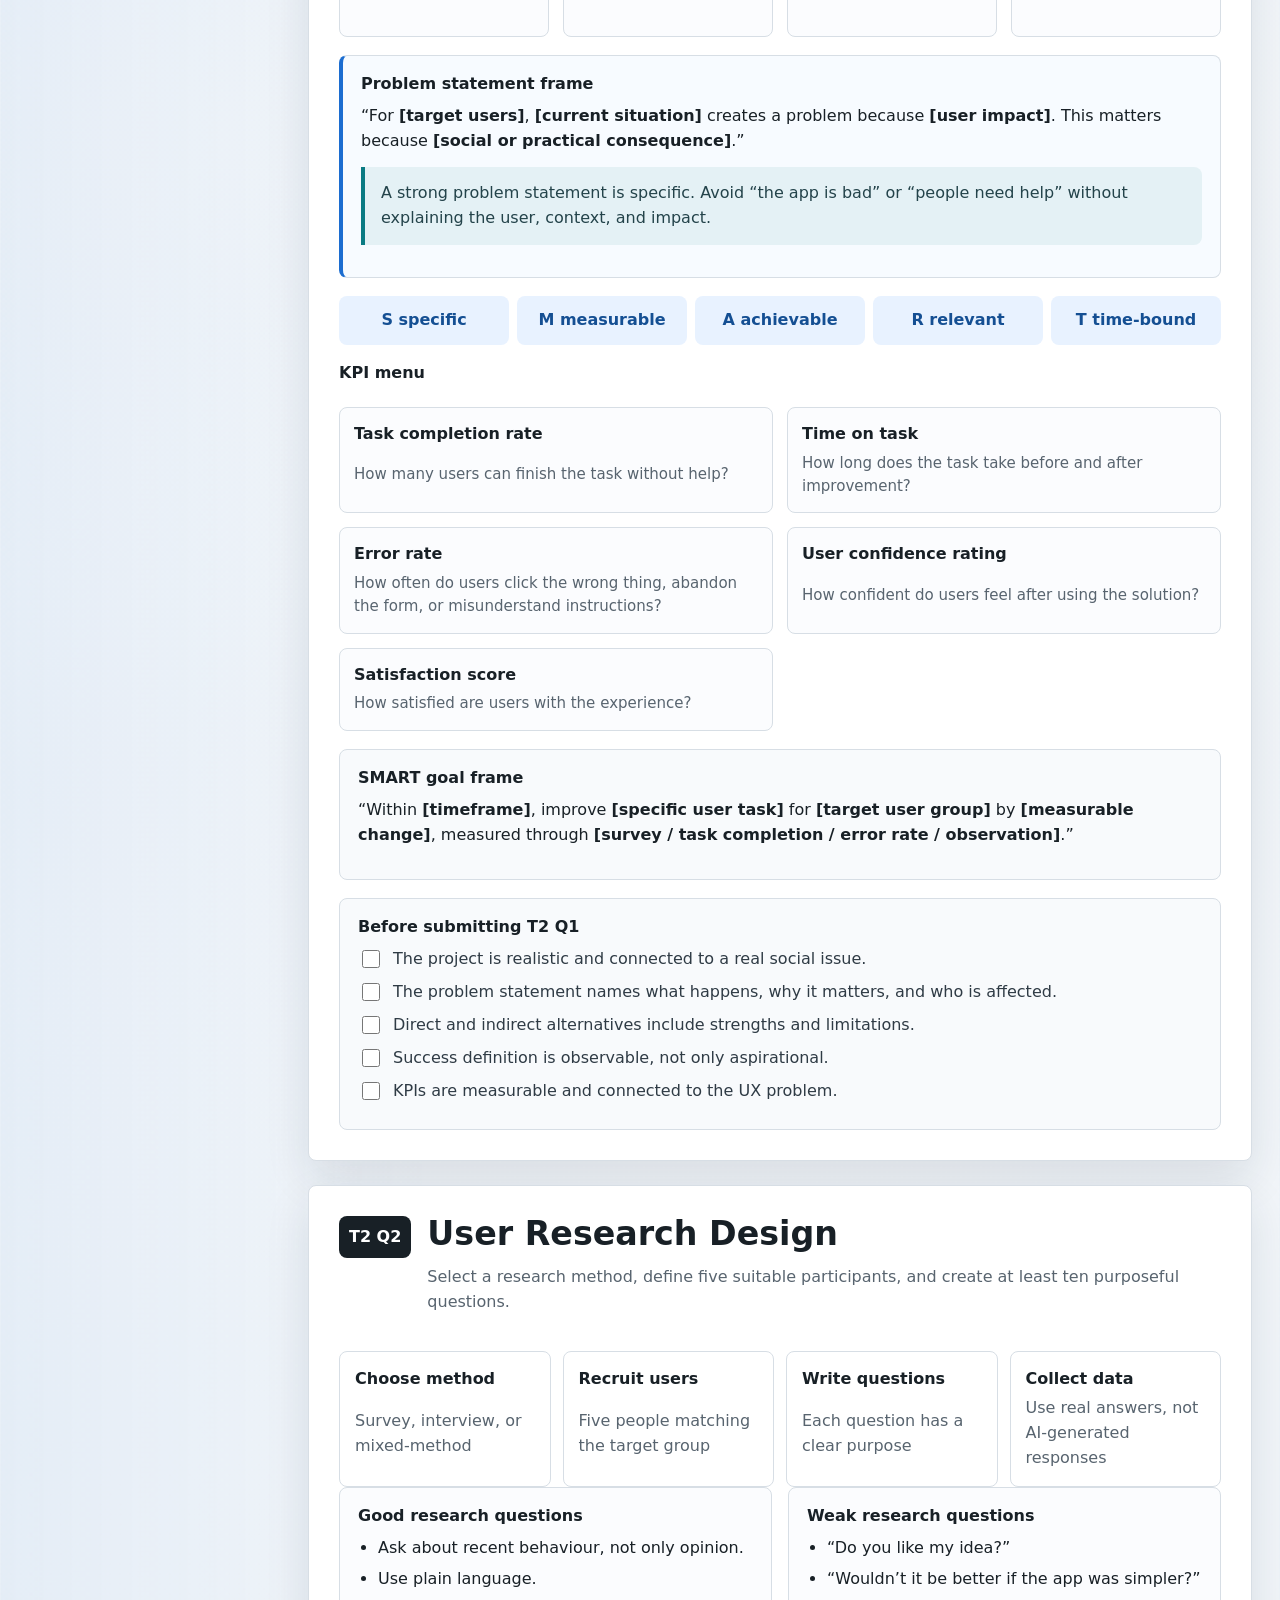
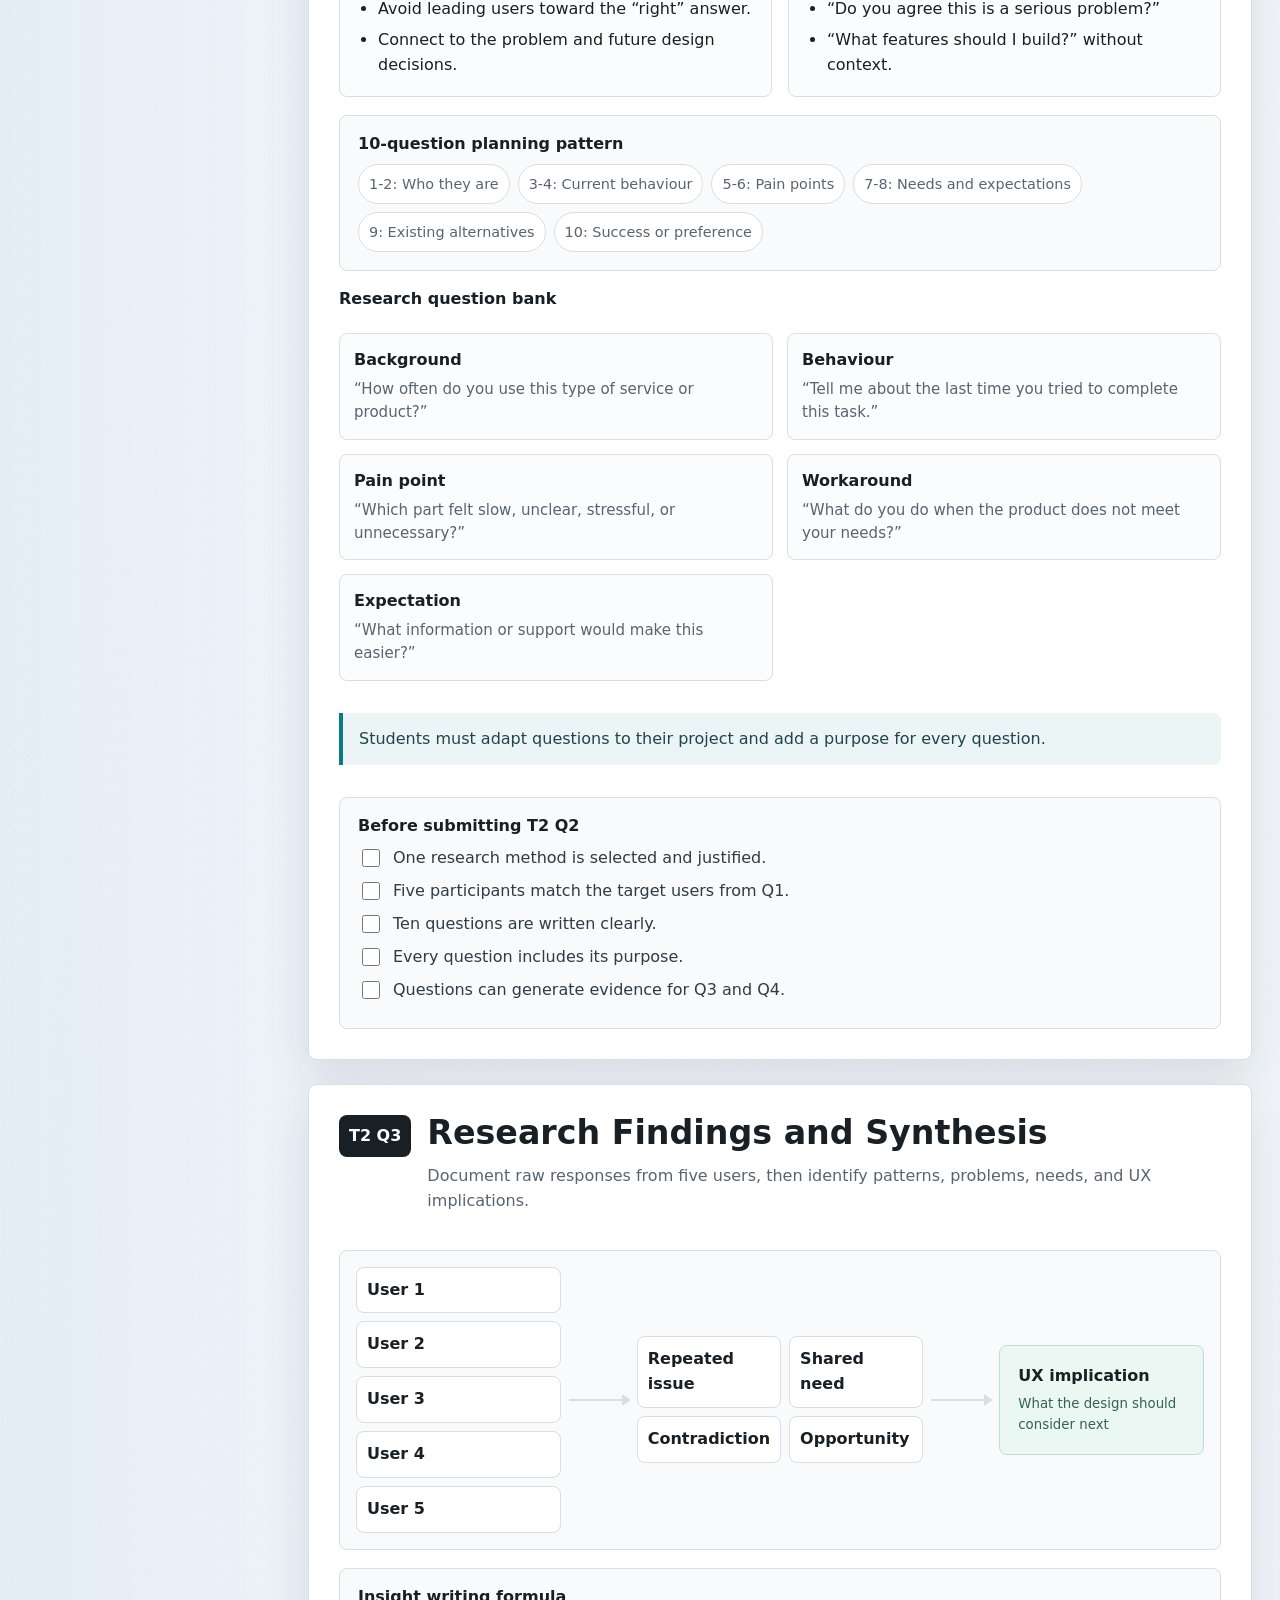
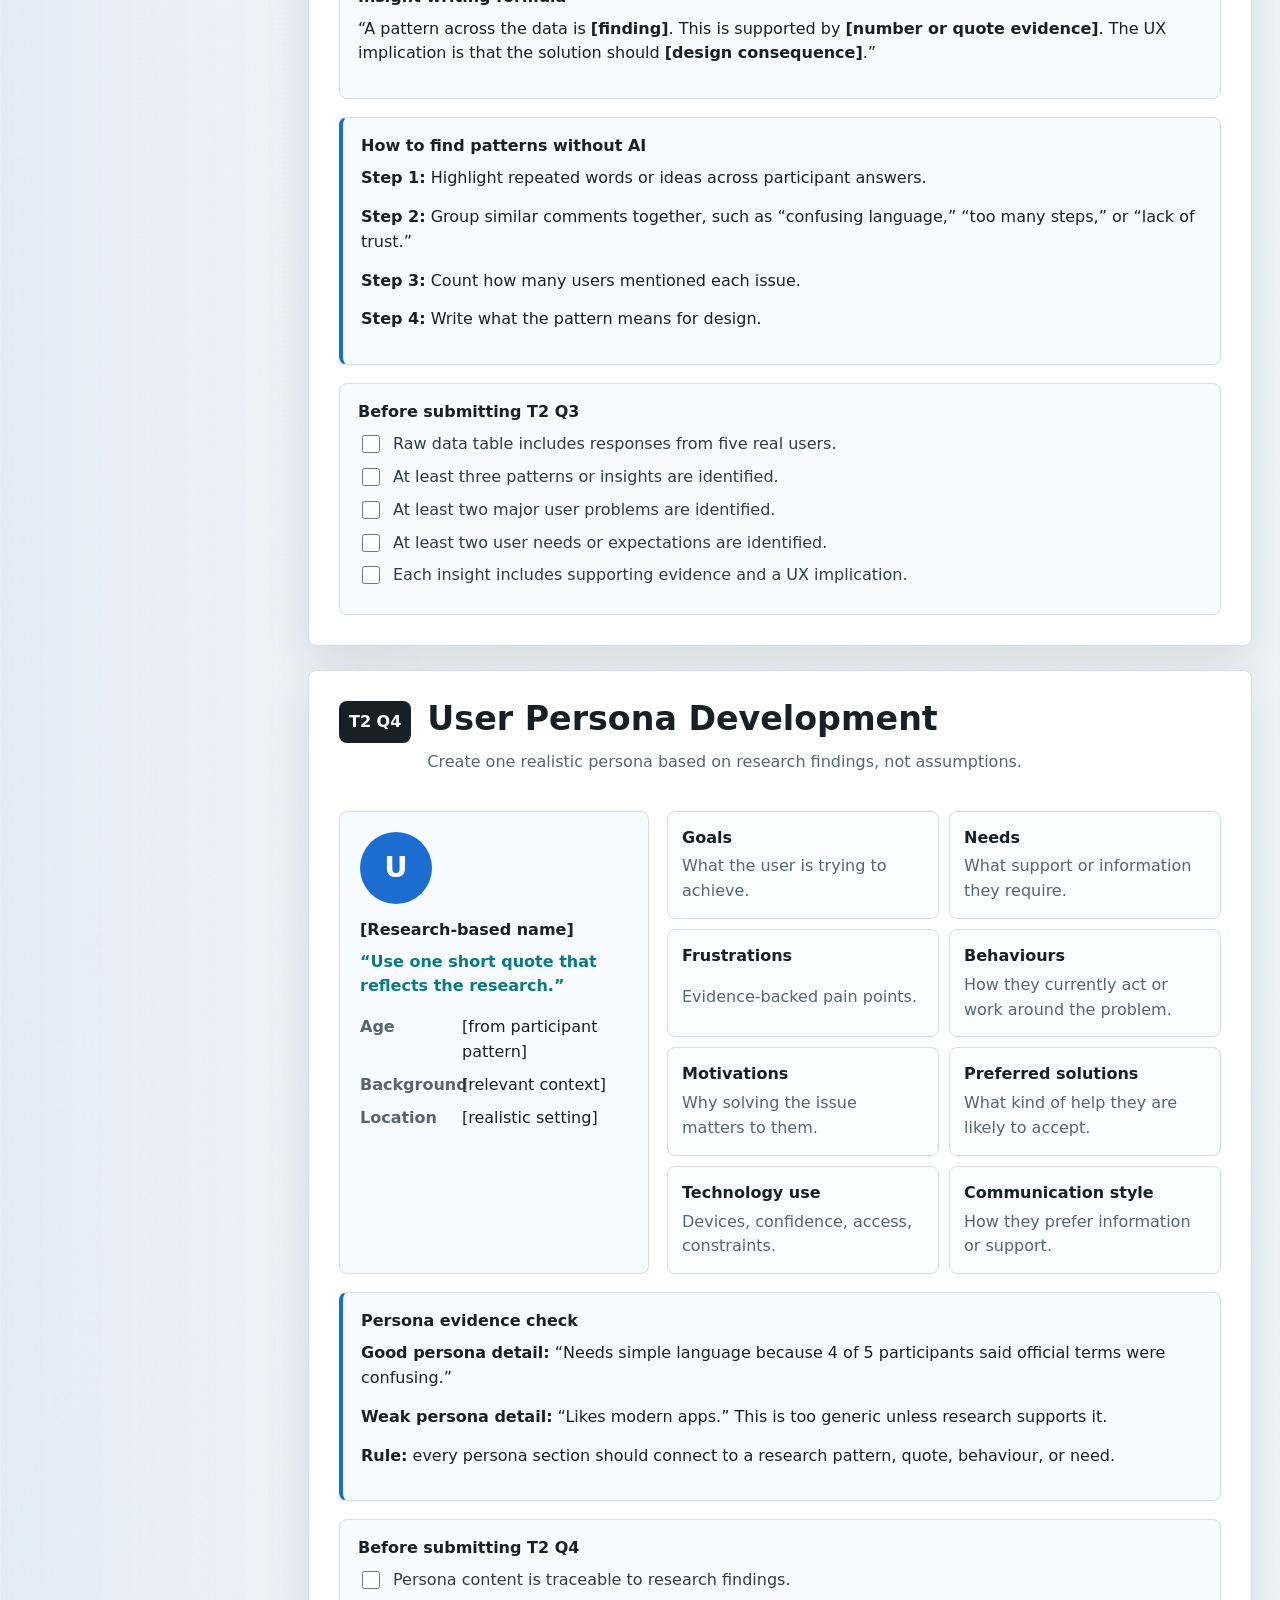
==== commit 6f8cb6c8: "Update index.html" ====
--- a/a50200-user-experience-solutions-assessment-1/index.html
+++ b/a50200-user-experience-solutions-assessment-1/index.html
@@ -39,6 +39,9 @@
       </div>
       <nav>
         <a href="#overview">Overview</a>
+        <a href="#quick-start">Quick Start</a>
+        <a href="#option-bank">Option Bank</a>
+        <a href="#word-bank">UX Word Bank</a>
         <a href="#ai-rules">AI Rules</a>
         <a href="#task-1">Task 1</a>
         <a href="#task-1-q1">T1 Q1 Principles</a>
@@ -90,7 +93,7 @@
         </div>
       </section>
 
-      <section class="section-panel compact">
+      <section id="quick-start" class="section-panel compact">
         <h2>How To Use This Guide</h2>
         <div class="three-col">
           <article class="mini-card">
@@ -108,6 +111,93 @@
             <h3>Check the evidence</h3>
             <p>Tick items as students prepare real examples, research records, screenshots, and prototype proof.</p>
           </article>
+        </div>
+        <div class="plain-steps">
+          <h3>Plain English Roadmap</h3>
+          <div>
+            <span>Choose</span>
+            <p>Pick a real product or project context that you understand well enough to discuss honestly.</p>
+          </div>
+          <div>
+            <span>Observe</span>
+            <p>Write what users currently experience. Avoid guessing feelings without evidence.</p>
+          </div>
+          <div>
+            <span>Ask</span>
+            <p>Collect responses from real people. Do not invent research data.</p>
+          </div>
+          <div>
+            <span>Connect</span>
+            <p>Use the same problem, users, and findings across your answers so the assessment feels like one project.</p>
+          </div>
+          <div>
+            <span>Justify</span>
+            <p>Explain why each decision helps users, not only what you personally prefer.</p>
+          </div>
+        </div>
+      </section>
+
+      <section id="option-bank" class="section-panel">
+        <div class="section-heading">
+          <p class="eyebrow">Choose Your Direction</p>
+          <h2>Assessment Option Bank</h2>
+          <p>
+            These are starting points students can choose from or adapt. They are not final answers.
+            Students must connect the choice to their own product, users, research, and evidence.
+          </p>
+        </div>
+        <div class="option-grid">
+          <article>
+            <h3>Task 1 product ideas</h3>
+            <ul>
+              <li>Food delivery, transport, banking, fitness, shopping, or booking apps.</li>
+              <li>University, government, health, job search, or community service websites.</li>
+              <li>Learning platforms, student portals, workplace tools, or support systems.</li>
+            </ul>
+          </article>
+          <article>
+            <h3>Task 2 social issue ideas</h3>
+            <ul>
+              <li>Access to study support, mental health help, transport information, or public services.</li>
+              <li>Digital confidence for older adults, migrants, new students, or job seekers.</li>
+              <li>Finding affordable services, understanding official information, or completing forms.</li>
+            </ul>
+          </article>
+          <article>
+            <h3>User group examples</h3>
+            <ul>
+              <li>International students, working parents, first-year students, carers, shift workers.</li>
+              <li>People with low digital confidence, limited time, language barriers, or accessibility needs.</li>
+              <li>Staff, volunteers, clients, customers, learners, or community members.</li>
+            </ul>
+          </article>
+          <article>
+            <h3>Evidence students can collect</h3>
+            <ul>
+              <li>Screenshots of confusing screens, notes from using the product, or task observations.</li>
+              <li>Survey results, interview notes, short quotes, and repeated participant comments.</li>
+              <li>Competitor screenshots, feature comparisons, usability test notes, or prototype screenshots.</li>
+            </ul>
+          </article>
+        </div>
+      </section>
+
+      <section id="word-bank" class="section-panel">
+        <div class="section-heading">
+          <p class="eyebrow">Beginner Support</p>
+          <h2>UX Word Bank</h2>
+          <p>Use these plain-English meanings to understand the task. Students should still write definitions in their own words.</p>
+        </div>
+        <div class="word-grid">
+          <div><strong>User</strong><span>The person who uses the product, service, website, app, or system.</span></div>
+          <div><strong>Stakeholder</strong><span>A person or group affected by the product, such as a business owner, teacher, developer, or support worker.</span></div>
+          <div><strong>UX problem</strong><span>A difficulty in the experience that stops users from completing a goal easily, confidently, or safely.</span></div>
+          <div><strong>Insight</strong><span>A meaningful pattern discovered from research, not just one person’s opinion.</span></div>
+          <div><strong>Need</strong><span>Something users require to complete the task or feel supported.</span></div>
+          <div><strong>Pain point</strong><span>A moment where the user feels confused, delayed, blocked, worried, or frustrated.</span></div>
+          <div><strong>Persona</strong><span>A realistic user profile based on research patterns.</span></div>
+          <div><strong>KPI</strong><span>A measurable sign that shows whether the design is improving.</span></div>
+          <div><strong>Prototype</strong><span>A draft version of a screen, flow, or interaction used to test an idea before building the final product.</span></div>
         </div>
       </section>
 
@@ -168,6 +258,20 @@
             <small>CRM, school platform, workplace tool</small>
           </div>
         </div>
+        <div class="helper-strip">
+          <div>
+            <strong>Weak case study choice</strong>
+            <span>“Instagram is confusing.” This is too broad unless the student identifies a specific flow, user, and issue.</span>
+          </div>
+          <div>
+            <strong>Stronger case study choice</strong>
+            <span>“The sign-up, booking, search, payment, or help flow has specific problems I can observe and explain.”</span>
+          </div>
+          <div>
+            <strong>Useful phrase</strong>
+            <span>“The product is used for..., but users may struggle when...”</span>
+          </div>
+        </div>
         <div class="guidance-box">
           <h3>Case Study Selection Test</h3>
           <label><input type="checkbox" data-check /> I have used the product at least twice.</label>
@@ -212,6 +316,29 @@
             <p>Do features work reliably and match user expectations?</p>
             <small>Look for: broken flows, loading, errors, performance.</small>
           </article>
+        </div>
+        <div class="definition-helper">
+          <h3>Beginner definition helper</h3>
+          <div>
+            <strong>Usefulness</strong>
+            <span>Does this product solve the right problem for the user?</span>
+          </div>
+          <div>
+            <strong>Aesthetics</strong>
+            <span>Does the visual design make the experience clearer and easier to trust?</span>
+          </div>
+          <div>
+            <strong>Desirability</strong>
+            <span>Would users want to use it again, recommend it, or feel positive about it?</span>
+          </div>
+          <div>
+            <strong>Usability</strong>
+            <span>Can users complete the task without confusion, errors, or unnecessary effort?</span>
+          </div>
+          <div>
+            <strong>Function</strong>
+            <span>Do the features actually work reliably when users need them?</span>
+          </div>
         </div>
 
         <div class="example-block">
@@ -228,6 +355,13 @@
           </div>
           <p class="note">This is a writing structure, not an answer. Students must replace every placeholder with their own product details.</p>
         </div>
+        <div class="language-box">
+          <h3>Useful writing starters</h3>
+          <p><strong>Definition:</strong> “In UX, [principle] means...”</p>
+          <p><strong>Current product:</strong> “In my case study, this succeeds/fails because...”</p>
+          <p><strong>Recommendation:</strong> “One specific improvement would be...”</p>
+          <p><strong>User impact:</strong> “This would help users by...”</p>
+        </div>
 
         <div class="check-panel">
           <h3>Before submitting Q1</h3>
@@ -285,6 +419,25 @@
             </ul>
           </div>
         </div>
+        <div class="question-bank">
+          <h3>Consultation technique menu</h3>
+          <div>
+            <strong>Interview</strong>
+            <span>Best when students need detailed stories, reasons, feelings, and examples.</span>
+          </div>
+          <div>
+            <strong>Survey</strong>
+            <span>Best when students need responses from several people in the same format.</span>
+          </div>
+          <div>
+            <strong>Observation</strong>
+            <span>Best when students can watch someone complete a task and note where they hesitate.</span>
+          </div>
+          <div>
+            <strong>Stakeholder discussion</strong>
+            <span>Best when students need business goals, constraints, policies, or technical limits.</span>
+          </div>
+        </div>
         <div class="check-panel">
           <h3>Before submitting Q2</h3>
           <label><input type="checkbox" data-check /> Two consultation techniques are named clearly.</label>
@@ -333,6 +486,12 @@
             <strong>For users</strong>
             <span>Lead with clarity, task flow, what changed, and how to give feedback.</span>
           </div>
+        </div>
+        <div class="language-box">
+          <h3>What “structured communication” can look like</h3>
+          <p><strong>Simple order:</strong> problem → evidence → proposed change → visual artefact → expected benefit → questions for feedback.</p>
+          <p><strong>For developers:</strong> add states such as empty, loading, success, error, mobile, and desktop.</p>
+          <p><strong>For clients:</strong> explain the user problem, why it matters, and what outcome the design should improve.</p>
         </div>
         <div class="check-panel">
           <h3>Before submitting Q3</h3>
@@ -411,6 +570,13 @@
             </tbody>
           </table>
         </div>
+        <div class="method-picker">
+          <h3>Easy method combinations</h3>
+          <div><strong>Research path</strong><span>Interview + market segmentation + persona</span></div>
+          <div><strong>Design path</strong><span>Journey map + wireframe + prototype walkthrough</span></div>
+          <div><strong>Testing path</strong><span>Usability test + task success rate + improvement recommendations</span></div>
+          <p class="note">Students can choose different methods, but their three methods must fit their product and explain a clear deliverable.</p>
+        </div>
         <div class="check-panel">
           <h3>Before submitting Q4</h3>
           <label><input type="checkbox" data-check /> Three methods are defined in the student’s own words.</label>
@@ -480,12 +646,28 @@
             <p>At least two measurable indicators with a measurement method.</p>
           </article>
         </div>
+        <div class="language-box">
+          <h3>Problem statement frame</h3>
+          <p>
+            “For <strong>[target users]</strong>, <strong>[current situation]</strong> creates a problem because
+            <strong>[user impact]</strong>. This matters because <strong>[social or practical consequence]</strong>.”
+          </p>
+          <p class="note">A strong problem statement is specific. Avoid “the app is bad” or “people need help” without explaining the user, context, and impact.</p>
+        </div>
         <div class="smart-visual" aria-label="SMART goal formula">
           <span>S specific</span>
           <span>M measurable</span>
           <span>A achievable</span>
           <span>R relevant</span>
           <span>T time-bound</span>
+        </div>
+        <div class="kpi-examples">
+          <h3>KPI menu</h3>
+          <div><strong>Task completion rate</strong><span>How many users can finish the task without help?</span></div>
+          <div><strong>Time on task</strong><span>How long does the task take before and after improvement?</span></div>
+          <div><strong>Error rate</strong><span>How often do users click the wrong thing, abandon the form, or misunderstand instructions?</span></div>
+          <div><strong>User confidence rating</strong><span>How confident do users feel after using the solution?</span></div>
+          <div><strong>Satisfaction score</strong><span>How satisfied are users with the experience?</span></div>
         </div>
         <div class="example-block">
           <h3>SMART goal frame</h3>
@@ -550,6 +732,15 @@
             <span>10: Success or preference</span>
           </div>
         </div>
+        <div class="question-bank">
+          <h3>Research question bank</h3>
+          <div><strong>Background</strong><span>“How often do you use this type of service or product?”</span></div>
+          <div><strong>Behaviour</strong><span>“Tell me about the last time you tried to complete this task.”</span></div>
+          <div><strong>Pain point</strong><span>“Which part felt slow, unclear, stressful, or unnecessary?”</span></div>
+          <div><strong>Workaround</strong><span>“What do you do when the product does not meet your needs?”</span></div>
+          <div><strong>Expectation</strong><span>“What information or support would make this easier?”</span></div>
+          <p class="note">Students must adapt questions to their project and add a purpose for every question.</p>
+        </div>
         <div class="check-panel">
           <h3>Before submitting T2 Q2</h3>
           <label><input type="checkbox" data-check /> One research method is selected and justified.</label>
@@ -592,6 +783,13 @@
             <strong>[number or quote evidence]</strong>. The UX implication is that the solution should
             <strong>[design consequence]</strong>.”
           </p>
+        </div>
+        <div class="language-box">
+          <h3>How to find patterns without AI</h3>
+          <p><strong>Step 1:</strong> Highlight repeated words or ideas across participant answers.</p>
+          <p><strong>Step 2:</strong> Group similar comments together, such as “confusing language,” “too many steps,” or “lack of trust.”</p>
+          <p><strong>Step 3:</strong> Count how many users mentioned each issue.</p>
+          <p><strong>Step 4:</strong> Write what the pattern means for design.</p>
         </div>
         <div class="check-panel">
           <h3>Before submitting T2 Q3</h3>
@@ -633,6 +831,12 @@
             <div><strong>Communication style</strong><span>How they prefer information or support.</span></div>
           </div>
         </div>
+        <div class="language-box">
+          <h3>Persona evidence check</h3>
+          <p><strong>Good persona detail:</strong> “Needs simple language because 4 of 5 participants said official terms were confusing.”</p>
+          <p><strong>Weak persona detail:</strong> “Likes modern apps.” This is too generic unless research supports it.</p>
+          <p><strong>Rule:</strong> every persona section should connect to a research pattern, quote, behaviour, or need.</p>
+        </div>
         <div class="check-panel">
           <h3>Before submitting T2 Q4</h3>
           <label><input type="checkbox" data-check /> Persona content is traceable to research findings.</label>
@@ -688,6 +892,12 @@
 Output:
 Provide [wireframe description / screen list / user flow / prototype prompt / code brief].</code></pre>
         </div>
+        <div class="language-box">
+          <h3>Prompt improvement checklist</h3>
+          <p><strong>More context:</strong> name the user group, problem, setting, and constraints.</p>
+          <p><strong>More specificity:</strong> ask for exact screens, components, flow, or interaction states.</p>
+          <p><strong>More evaluation:</strong> explain what was useful, what was missing, and what you changed next.</p>
+        </div>
         <div class="check-panel">
           <h3>Before submitting T3 Q1-Q2</h3>
           <label><input type="checkbox" data-check /> One prompt development tool is named and explained.</label>
@@ -717,6 +927,11 @@
           <div><span>Screenshot</span><small>Prototype screen</small></div>
           <div><span>Notes</span><small>Evaluation and changes</small></div>
         </div>
+        <div class="language-box">
+          <h3>Prototype evidence options</h3>
+          <p>Students may include a live link, screenshots of screens, a short screen recording, code screenshots, or a written description of what the prototype does.</p>
+          <p>The evidence should show the process: prompt entered → AI output → student judgement → improved output.</p>
+        </div>
         <div class="check-panel">
           <h3>Before submitting T3 Q3-Q4</h3>
           <label><input type="checkbox" data-check /> Three iterations are documented.</label>
@@ -741,6 +956,13 @@
           <article><h3>AI support</h3><p>Explain how tools helped structure, generate, or prototype ideas.</p></article>
           <article><h3>Human judgement</h3><p>Explain decisions students made from research and assessment needs.</p></article>
         </div>
+        <div class="language-box">
+          <h3>Reflection sentence starters</h3>
+          <p>“My first prompt was too broad because...”</p>
+          <p>“The output improved when I added...”</p>
+          <p>“I rejected or changed part of the AI output because...”</p>
+          <p>“Human judgement was needed because my research showed...”</p>
+        </div>
       </section>
 
       <section id="submission" class="section-panel">
--- a/a50200-user-experience-solutions-assessment-1/styles.css
+++ b/a50200-user-experience-solutions-assessment-1/styles.css
@@ -0,0 +1,1277 @@
+:root {
+  color-scheme: light;
+  --ink: #182026;
+  --muted: #58646f;
+  --soft: #eef2f5;
+  --panel: #ffffff;
+  --line: #d7dee5;
+  --blue: #1c6dd0;
+  --teal: #0a7b83;
+  --green: #23835a;
+  --amber: #a15d00;
+  --rose: #b1425b;
+  --violet: #6952a8;
+  --shadow: 0 18px 45px rgba(20, 36, 55, 0.11);
+  --radius: 8px;
+  --sidebar: 280px;
+}
+
+* {
+  box-sizing: border-box;
+}
+
+html {
+  scroll-behavior: smooth;
+}
+
+body {
+  margin: 0;
+  background:
+    linear-gradient(90deg, rgba(28, 109, 208, 0.06), transparent 34%),
+    linear-gradient(180deg, #f8fafc 0%, #edf2f7 100%);
+  color: var(--ink);
+  font-family:
+    Inter, ui-sans-serif, system-ui, -apple-system, BlinkMacSystemFont, "Segoe UI",
+    sans-serif;
+  line-height: 1.55;
+}
+
+img {
+  display: block;
+  max-width: 100%;
+}
+
+button,
+a {
+  font: inherit;
+}
+
+.skip-link {
+  position: fixed;
+  left: 16px;
+  top: 12px;
+  transform: translateY(-150%);
+  background: var(--ink);
+  color: white;
+  padding: 10px 14px;
+  z-index: 20;
+  border-radius: var(--radius);
+}
+
+.skip-link:focus {
+  transform: translateY(0);
+}
+
+.topbar {
+  position: sticky;
+  top: 0;
+  z-index: 12;
+  display: flex;
+  justify-content: space-between;
+  align-items: center;
+  gap: 24px;
+  min-height: 82px;
+  padding: 14px 28px 14px calc(var(--sidebar) + 32px);
+  border-bottom: 1px solid rgba(215, 222, 229, 0.9);
+  background: rgba(248, 250, 252, 0.88);
+  backdrop-filter: blur(18px);
+}
+
+.topbar h1 {
+  margin: 0;
+  font-size: 1.3rem;
+  letter-spacing: 0;
+}
+
+.topbar-actions {
+  display: flex;
+  gap: 8px;
+}
+
+.icon-button {
+  display: grid;
+  place-items: center;
+  width: 40px;
+  height: 40px;
+  border: 1px solid var(--line);
+  background: white;
+  border-radius: var(--radius);
+  color: var(--ink);
+  font-weight: 750;
+  cursor: pointer;
+}
+
+.icon-button:hover {
+  border-color: var(--blue);
+  color: var(--blue);
+}
+
+.icon-button svg {
+  width: 20px;
+  height: 20px;
+  fill: none;
+  stroke: currentColor;
+  stroke-width: 2;
+  stroke-linecap: round;
+  stroke-linejoin: round;
+}
+
+.sidebar {
+  position: fixed;
+  inset: 0 auto 0 0;
+  z-index: 15;
+  width: var(--sidebar);
+  overflow-y: auto;
+  border-right: 1px solid var(--line);
+  background: #0f1f2e;
+  color: white;
+  padding: 18px;
+}
+
+.sidebar nav {
+  display: grid;
+  gap: 4px;
+  margin-top: 18px;
+}
+
+.sidebar a {
+  color: rgba(255, 255, 255, 0.78);
+  text-decoration: none;
+  padding: 9px 10px;
+  border-radius: var(--radius);
+  font-size: 0.93rem;
+}
+
+.sidebar a:hover,
+.sidebar a.active {
+  background: rgba(255, 255, 255, 0.12);
+  color: white;
+}
+
+.progress-card {
+  padding: 14px;
+  background: rgba(255, 255, 255, 0.09);
+  border: 1px solid rgba(255, 255, 255, 0.12);
+  border-radius: var(--radius);
+}
+
+.progress-label,
+.progress-count {
+  display: block;
+  font-size: 0.82rem;
+  color: rgba(255, 255, 255, 0.72);
+}
+
+.progress-track {
+  height: 9px;
+  margin: 10px 0;
+  background: rgba(255, 255, 255, 0.14);
+  border-radius: 999px;
+  overflow: hidden;
+}
+
+.progress-track span {
+  display: block;
+  width: 0%;
+  height: 100%;
+  background: #6fd6bd;
+  transition: width 180ms ease;
+}
+
+main {
+  margin-left: var(--sidebar);
+  padding: 28px;
+}
+
+.section-panel {
+  max-width: 1180px;
+  margin: 0 auto 24px;
+  padding: 30px;
+  background: var(--panel);
+  border: 1px solid var(--line);
+  border-radius: var(--radius);
+  box-shadow: var(--shadow);
+}
+
+.section-panel.compact {
+  padding: 24px;
+}
+
+.section-heading {
+  max-width: 840px;
+}
+
+.eyebrow {
+  margin: 0 0 6px;
+  color: var(--teal);
+  font-size: 0.77rem;
+  font-weight: 800;
+  letter-spacing: 0.08em;
+  text-transform: uppercase;
+}
+
+h2,
+h3,
+p {
+  letter-spacing: 0;
+}
+
+h2 {
+  margin: 0 0 12px;
+  font-size: clamp(1.55rem, 2.6vw, 2.4rem);
+  line-height: 1.1;
+}
+
+h3 {
+  margin: 0 0 10px;
+  font-size: 1rem;
+  line-height: 1.25;
+}
+
+p {
+  margin: 0 0 14px;
+}
+
+ul,
+ol {
+  margin: 0;
+  padding-left: 20px;
+}
+
+li + li {
+  margin-top: 6px;
+}
+
+.hero {
+  display: grid;
+  grid-template-columns: minmax(0, 1.06fr) minmax(360px, 0.94fr);
+  min-height: calc(100vh - 138px);
+  align-items: center;
+  gap: 34px;
+  overflow: hidden;
+  background:
+    linear-gradient(135deg, rgba(28, 109, 208, 0.09), rgba(10, 123, 131, 0.04)),
+    white;
+}
+
+.hero h2 {
+  max-width: 720px;
+}
+
+.hero-copy p:not(.eyebrow) {
+  max-width: 700px;
+  color: var(--muted);
+  font-size: 1.06rem;
+}
+
+.hero-actions {
+  display: flex;
+  flex-wrap: wrap;
+  gap: 10px;
+  margin-top: 20px;
+}
+
+.button {
+  display: inline-flex;
+  align-items: center;
+  justify-content: center;
+  min-height: 42px;
+  padding: 0 16px;
+  border-radius: var(--radius);
+  text-decoration: none;
+  font-weight: 760;
+}
+
+.button.primary {
+  background: var(--blue);
+  color: white;
+}
+
+.button.secondary {
+  border: 1px solid var(--line);
+  color: var(--ink);
+  background: white;
+}
+
+.hero-visual {
+  display: grid;
+  gap: 12px;
+  padding: 18px;
+  border: 1px solid rgba(24, 32, 38, 0.12);
+  background: #f4f8fb;
+  border-radius: var(--radius);
+}
+
+.flow-node {
+  display: grid;
+  grid-template-columns: 42px 1fr;
+  gap: 4px 14px;
+  align-items: center;
+  padding: 16px;
+  background: white;
+  border: 1px solid var(--line);
+  border-radius: var(--radius);
+}
+
+.flow-node span {
+  grid-row: span 2;
+  display: grid;
+  place-items: center;
+  width: 42px;
+  height: 42px;
+  border-radius: 50%;
+  color: white;
+  background: var(--teal);
+  font-weight: 800;
+}
+
+.flow-node small {
+  color: var(--muted);
+}
+
+.flow-line {
+  width: 2px;
+  height: 24px;
+  margin-left: 39px;
+  background: var(--line);
+}
+
+.three-col,
+.principle-grid,
+.framing-canvas,
+.submission-grid,
+.reflection-grid,
+.option-grid,
+.word-grid,
+.definition-helper,
+.question-bank,
+.method-picker,
+.kpi-examples {
+  display: grid;
+  gap: 14px;
+}
+
+.three-col {
+  grid-template-columns: repeat(3, 1fr);
+}
+
+.mini-card,
+.principle-card,
+.communication-card,
+.framing-canvas article,
+.submission-grid article,
+.reflection-grid article,
+.option-grid article {
+  padding: 18px;
+  border: 1px solid var(--line);
+  background: #fbfcfe;
+  border-radius: var(--radius);
+}
+
+.badge {
+  display: inline-flex;
+  align-items: center;
+  justify-content: center;
+  min-width: 28px;
+  height: 28px;
+  margin-bottom: 10px;
+  padding: 0 8px;
+  border-radius: 999px;
+  background: #dff3ef;
+  color: var(--teal);
+  font-weight: 800;
+  font-size: 0.78rem;
+}
+
+.warning-panel {
+  border-color: #f0cf9c;
+  background: #fffaf2;
+}
+
+.split,
+.two-col,
+.method-map {
+  display: grid;
+  grid-template-columns: repeat(2, minmax(0, 1fr));
+  gap: 16px;
+}
+
+.split article,
+.method-map article {
+  padding: 18px;
+  background: white;
+  border: 1px solid rgba(161, 93, 0, 0.22);
+  border-radius: var(--radius);
+}
+
+.check-list li::marker {
+  color: var(--green);
+}
+
+.cross-list li::marker {
+  color: var(--rose);
+}
+
+.callout,
+.note,
+.final-message {
+  margin-top: 18px;
+  padding: 14px 16px;
+  border-left: 4px solid var(--teal);
+  background: rgba(10, 123, 131, 0.08);
+  border-radius: 0 var(--radius) var(--radius) 0;
+  color: #23434a;
+}
+
+.plain-steps {
+  display: grid;
+  grid-template-columns: repeat(5, 1fr);
+  gap: 10px;
+  margin-top: 18px;
+}
+
+.plain-steps h3 {
+  grid-column: 1 / -1;
+}
+
+.plain-steps div,
+.helper-strip div,
+.definition-helper div,
+.question-bank div,
+.method-picker div,
+.kpi-examples div,
+.word-grid div {
+  display: grid;
+  gap: 5px;
+  padding: 14px;
+  border: 1px solid var(--line);
+  border-radius: var(--radius);
+  background: #fbfcfe;
+}
+
+.plain-steps span {
+  display: inline-grid;
+  place-items: center;
+  width: max-content;
+  min-width: 72px;
+  min-height: 30px;
+  padding: 0 10px;
+  border-radius: 999px;
+  background: #eaf7f3;
+  color: var(--teal);
+  font-weight: 850;
+}
+
+.plain-steps p,
+.helper-strip span,
+.definition-helper span,
+.question-bank span,
+.method-picker span,
+.kpi-examples span,
+.word-grid span {
+  margin: 0;
+  color: var(--muted);
+  font-size: 0.94rem;
+}
+
+.option-grid {
+  grid-template-columns: repeat(4, 1fr);
+  margin-top: 22px;
+}
+
+.word-grid {
+  grid-template-columns: repeat(3, 1fr);
+  margin-top: 22px;
+}
+
+.task-intro {
+  background:
+    linear-gradient(180deg, rgba(238, 242, 245, 0.75), transparent 70%),
+    white;
+}
+
+.visual-strip {
+  display: grid;
+  grid-template-columns: repeat(3, 1fr);
+  gap: 14px;
+  margin-top: 22px;
+}
+
+.helper-strip {
+  display: grid;
+  grid-template-columns: repeat(3, 1fr);
+  gap: 12px;
+  margin-top: 18px;
+}
+
+.product-card {
+  display: grid;
+  gap: 7px;
+  padding: 18px;
+  border: 1px solid var(--line);
+  border-radius: var(--radius);
+  background: white;
+}
+
+.product-icon {
+  display: grid;
+  place-items: center;
+  width: 46px;
+  height: 46px;
+  border-radius: var(--radius);
+  background: var(--ink);
+  color: white;
+  font-weight: 900;
+}
+
+.product-card small,
+.principle-card small,
+.flow-node small {
+  color: var(--muted);
+}
+
+.guidance-box,
+.check-panel,
+.example-block,
+.question-builder,
+.prompt-card,
+.language-box {
+  margin-top: 18px;
+  padding: 18px;
+  border: 1px solid var(--line);
+  background: #f8fafc;
+  border-radius: var(--radius);
+}
+
+.language-box {
+  border-left: 4px solid var(--blue);
+  background: #f7fbff;
+}
+
+.language-box p + p {
+  margin-top: 8px;
+}
+
+label {
+  display: flex;
+  gap: 10px;
+  align-items: flex-start;
+  margin: 8px 0;
+  color: #2f3b45;
+}
+
+input[type="checkbox"] {
+  width: 18px;
+  height: 18px;
+  margin-top: 3px;
+  accent-color: var(--teal);
+  flex: 0 0 auto;
+}
+
+.question-header {
+  display: flex;
+  gap: 16px;
+  align-items: flex-start;
+  margin-bottom: 22px;
+}
+
+.question-number {
+  display: inline-flex;
+  align-items: center;
+  justify-content: center;
+  flex: 0 0 auto;
+  min-width: 72px;
+  height: 42px;
+  padding: 0 10px;
+  border-radius: var(--radius);
+  background: var(--ink);
+  color: white;
+  font-weight: 850;
+}
+
+.question-header p {
+  color: var(--muted);
+  max-width: 820px;
+}
+
+.principle-grid {
+  grid-template-columns: repeat(5, 1fr);
+}
+
+.definition-helper {
+  grid-template-columns: repeat(5, 1fr);
+  margin-top: 18px;
+}
+
+.principle-card:nth-child(1) {
+  border-top: 4px solid var(--blue);
+}
+
+.principle-card:nth-child(2) {
+  border-top: 4px solid var(--teal);
+}
+
+.principle-card:nth-child(3) {
+  border-top: 4px solid var(--rose);
+}
+
+.principle-card:nth-child(4) {
+  border-top: 4px solid var(--green);
+}
+
+.principle-card:nth-child(5) {
+  border-top: 4px solid var(--amber);
+}
+
+.row-example {
+  display: grid;
+  grid-template-columns: 150px minmax(0, 1fr);
+  gap: 10px;
+  align-items: start;
+}
+
+.row-example span {
+  color: var(--muted);
+  font-weight: 780;
+}
+
+.row-example p {
+  margin: 0;
+}
+
+.illustration-card {
+  display: grid;
+  grid-template-columns: minmax(280px, 0.8fr) minmax(0, 1fr);
+  gap: 18px;
+  align-items: center;
+  margin-top: 18px;
+  padding: 14px;
+  border: 1px solid var(--line);
+  border-radius: var(--radius);
+  background: #fbfcfe;
+}
+
+.visual-example {
+  min-height: 260px;
+  border-radius: var(--radius);
+  border: 1px solid var(--line);
+  background: white;
+}
+
+.transcript-visual {
+  display: grid;
+  grid-template-columns: 1fr 1fr;
+  gap: 12px;
+  align-content: center;
+  padding: 22px;
+  background:
+    linear-gradient(90deg, rgba(28, 109, 208, 0.08) 1px, transparent 1px),
+    linear-gradient(180deg, rgba(10, 123, 131, 0.08) 1px, transparent 1px),
+    #ffffff;
+  background-size: 28px 28px;
+}
+
+.transcript-visual span {
+  grid-column: 1 / -1;
+  height: 14px;
+  border-radius: 999px;
+  background: #dbe6ef;
+}
+
+.transcript-visual span:nth-child(2) {
+  width: 78%;
+}
+
+.transcript-visual span:nth-child(3) {
+  width: 58%;
+}
+
+.transcript-visual strong,
+.transcript-visual small {
+  padding: 12px;
+  border: 1px solid var(--line);
+  border-radius: var(--radius);
+  background: white;
+}
+
+.transcript-visual strong {
+  grid-column: 1 / -1;
+  color: var(--teal);
+}
+
+.journey-visual,
+.testing-visual,
+.persona-visual {
+  display: grid;
+  align-content: center;
+  gap: 12px;
+  padding: 22px;
+}
+
+.journey-visual {
+  grid-template-columns: repeat(4, 1fr);
+  background: #f7fbff;
+}
+
+.journey-visual span,
+.testing-visual span,
+.persona-visual span:not(.persona-head) {
+  display: grid;
+  place-items: center;
+  min-height: 58px;
+  padding: 10px;
+  border: 1px solid var(--line);
+  border-radius: var(--radius);
+  background: white;
+  text-align: center;
+  font-weight: 780;
+}
+
+.journey-visual span:nth-child(3) {
+  border-color: #e5b0b9;
+  background: #fff2f4;
+  color: var(--rose);
+}
+
+.testing-visual {
+  grid-template-columns: repeat(2, 1fr);
+  background: #f7fbf8;
+}
+
+.testing-visual span:nth-child(4) {
+  border-color: #a7d6c2;
+  background: #eefaf5;
+  color: var(--green);
+}
+
+.persona-visual {
+  grid-template-columns: repeat(3, 1fr);
+  background: #fbf9ff;
+}
+
+.persona-head {
+  grid-column: 1 / -1;
+  justify-self: center;
+  width: 82px;
+  height: 82px;
+  border-radius: 50%;
+  background:
+    linear-gradient(180deg, #7da6dd 0 44%, #244a73 45% 100%);
+  box-shadow: 0 0 0 12px rgba(105, 82, 168, 0.08);
+}
+
+.illustration-card img,
+.illustration-grid img {
+  width: 100%;
+  height: 260px;
+  object-fit: cover;
+  border-radius: var(--radius);
+  border: 1px solid var(--line);
+}
+
+.tip-grid {
+  display: grid;
+  grid-template-columns: repeat(3, 1fr);
+  gap: 10px;
+  margin-top: 16px;
+}
+
+.tip-grid div {
+  display: grid;
+  gap: 4px;
+  padding: 14px;
+  border: 1px solid var(--line);
+  border-radius: var(--radius);
+  background: #f8fafc;
+}
+
+.tip-grid span {
+  color: var(--muted);
+  font-size: 0.92rem;
+}
+
+.illustration-grid {
+  display: grid;
+  grid-template-columns: repeat(3, 1fr);
+  gap: 16px;
+}
+
+figure {
+  margin: 0;
+  padding: 12px;
+  border: 1px solid var(--line);
+  border-radius: var(--radius);
+  background: #fbfcfe;
+}
+
+figcaption {
+  margin-top: 10px;
+  color: var(--muted);
+  font-size: 0.92rem;
+}
+
+.method-table-wrap {
+  overflow-x: auto;
+  margin-top: 18px;
+  border: 1px solid var(--line);
+  border-radius: var(--radius);
+}
+
+.question-bank,
+.method-picker,
+.kpi-examples {
+  grid-template-columns: repeat(2, 1fr);
+  margin-top: 18px;
+}
+
+.question-bank h3,
+.method-picker h3,
+.kpi-examples h3 {
+  grid-column: 1 / -1;
+}
+
+.question-bank .note,
+.method-picker .note {
+  grid-column: 1 / -1;
+}
+
+table {
+  width: 100%;
+  border-collapse: collapse;
+  background: white;
+}
+
+th,
+td {
+  padding: 13px;
+  border-bottom: 1px solid var(--line);
+  text-align: left;
+  vertical-align: top;
+}
+
+th {
+  background: #f2f5f8;
+  font-size: 0.9rem;
+}
+
+tr:last-child td {
+  border-bottom: 0;
+}
+
+.process-ladder {
+  display: grid;
+  grid-template-columns: repeat(4, 1fr);
+  gap: 12px;
+  margin-top: 22px;
+}
+
+.process-ladder div,
+.research-flow div,
+.ai-workflow div,
+.evidence-strip div {
+  display: grid;
+  gap: 5px;
+  min-height: 96px;
+  padding: 15px;
+  border: 1px solid var(--line);
+  border-radius: var(--radius);
+  background: white;
+}
+
+.process-ladder span,
+.research-flow strong,
+.evidence-strip span {
+  font-weight: 820;
+}
+
+.process-ladder small,
+.research-flow span,
+.evidence-strip small {
+  color: var(--muted);
+}
+
+.framing-canvas {
+  grid-template-columns: repeat(4, 1fr);
+}
+
+.smart-visual {
+  display: grid;
+  grid-template-columns: repeat(5, 1fr);
+  gap: 8px;
+  margin-top: 18px;
+}
+
+.smart-visual span {
+  padding: 12px 10px;
+  text-align: center;
+  border-radius: var(--radius);
+  background: #e8f2ff;
+  color: #144f93;
+  font-weight: 820;
+}
+
+.research-flow {
+  display: grid;
+  grid-template-columns: repeat(4, 1fr);
+  gap: 12px;
+}
+
+.chips {
+  display: flex;
+  flex-wrap: wrap;
+  gap: 8px;
+}
+
+.chips span {
+  padding: 8px 10px;
+  border: 1px solid var(--line);
+  border-radius: 999px;
+  background: white;
+  color: var(--muted);
+  font-size: 0.9rem;
+}
+
+.synthesis-board {
+  display: grid;
+  grid-template-columns: 1fr 60px 1.4fr 60px 1fr;
+  align-items: center;
+  gap: 8px;
+  padding: 16px;
+  border: 1px solid var(--line);
+  border-radius: var(--radius);
+  background: #f8fafc;
+}
+
+.data-stack,
+.theme-cluster {
+  display: grid;
+  gap: 8px;
+}
+
+.data-stack span,
+.theme-cluster span {
+  padding: 10px;
+  border-radius: var(--radius);
+  background: white;
+  border: 1px solid var(--line);
+  font-weight: 720;
+}
+
+.theme-cluster {
+  grid-template-columns: repeat(2, 1fr);
+}
+
+.arrow {
+  height: 2px;
+  background: var(--line);
+  position: relative;
+}
+
+.arrow::after {
+  content: "";
+  position: absolute;
+  right: -2px;
+  top: -5px;
+  border-left: 9px solid var(--line);
+  border-top: 6px solid transparent;
+  border-bottom: 6px solid transparent;
+}
+
+.implication-card {
+  display: grid;
+  gap: 6px;
+  padding: 18px;
+  border-radius: var(--radius);
+  background: #eaf7f3;
+  border: 1px solid #b9e0d5;
+}
+
+.implication-card small {
+  color: #346259;
+}
+
+.persona-layout {
+  display: grid;
+  grid-template-columns: 310px 1fr;
+  gap: 18px;
+}
+
+.persona-card {
+  padding: 20px;
+  border: 1px solid var(--line);
+  border-radius: var(--radius);
+  background: #f7fbff;
+}
+
+.avatar {
+  display: grid;
+  place-items: center;
+  width: 72px;
+  height: 72px;
+  border-radius: 50%;
+  margin-bottom: 16px;
+  background: var(--blue);
+  color: white;
+  font-weight: 900;
+  font-size: 1.8rem;
+}
+
+.quote {
+  color: var(--teal);
+  font-weight: 720;
+}
+
+dl {
+  display: grid;
+  grid-template-columns: 92px 1fr;
+  gap: 8px 10px;
+  margin: 16px 0 0;
+}
+
+dt {
+  color: var(--muted);
+  font-weight: 760;
+}
+
+dd {
+  margin: 0;
+}
+
+.persona-details {
+  display: grid;
+  grid-template-columns: repeat(2, 1fr);
+  gap: 10px;
+}
+
+.persona-details div {
+  display: grid;
+  gap: 4px;
+  padding: 14px;
+  border: 1px solid var(--line);
+  border-radius: var(--radius);
+  background: #fbfcfe;
+}
+
+.persona-details span {
+  color: var(--muted);
+}
+
+.ai-workflow {
+  display: grid;
+  grid-template-columns: repeat(8, 1fr);
+  gap: 8px;
+  margin-top: 22px;
+}
+
+.ai-workflow div {
+  min-height: 72px;
+  place-items: center;
+  text-align: center;
+  font-weight: 760;
+  color: #173851;
+  background: #eaf4fb;
+}
+
+pre {
+  margin: 0;
+  overflow-x: auto;
+  padding: 16px;
+  border-radius: var(--radius);
+  background: #111922;
+  color: #e9f2fa;
+  font-size: 0.9rem;
+  line-height: 1.5;
+}
+
+.iteration-table {
+  display: grid;
+  grid-template-columns: repeat(4, 1fr);
+  gap: 10px;
+}
+
+.iteration-table div {
+  display: grid;
+  gap: 6px;
+  padding: 15px;
+  border: 1px solid var(--line);
+  border-radius: var(--radius);
+  background: #fbfcfe;
+}
+
+.iteration-table span {
+  color: var(--muted);
+}
+
+.evidence-strip {
+  display: grid;
+  grid-template-columns: repeat(4, 1fr);
+  gap: 10px;
+  margin-top: 16px;
+}
+
+.submission-grid {
+  grid-template-columns: repeat(3, 1fr);
+}
+
+.final-message {
+  display: flex;
+  gap: 8px;
+  flex-wrap: wrap;
+}
+
+@media (max-width: 1120px) {
+  :root {
+    --sidebar: 235px;
+  }
+
+  .principle-grid,
+  .framing-canvas,
+  .definition-helper,
+  .option-grid,
+  .word-grid,
+  .plain-steps {
+    grid-template-columns: repeat(2, 1fr);
+  }
+
+  .ai-workflow {
+    grid-template-columns: repeat(4, 1fr);
+  }
+
+  .hero {
+    grid-template-columns: 1fr;
+    min-height: auto;
+  }
+}
+
+@media (max-width: 860px) {
+  .topbar {
+    position: static;
+    padding: 16px;
+  }
+
+  .sidebar {
+    position: static;
+    width: auto;
+    max-height: none;
+  }
+
+  .sidebar nav {
+    grid-template-columns: repeat(2, 1fr);
+  }
+
+  main {
+    margin-left: 0;
+    padding: 16px;
+  }
+
+  .section-panel {
+    padding: 20px;
+  }
+
+  .three-col,
+  .plain-steps,
+  .option-grid,
+  .word-grid,
+  .helper-strip,
+  .definition-helper,
+  .question-bank,
+  .method-picker,
+  .kpi-examples,
+  .split,
+  .two-col,
+  .method-map,
+  .visual-strip,
+  .illustration-grid,
+  .process-ladder,
+  .research-flow,
+  .submission-grid,
+  .reflection-grid,
+  .tip-grid,
+  .persona-layout,
+  .persona-details,
+  .iteration-table,
+  .evidence-strip {
+    grid-template-columns: 1fr;
+  }
+
+  .illustration-card {
+    grid-template-columns: 1fr;
+  }
+
+  .synthesis-board {
+    grid-template-columns: 1fr;
+  }
+
+  .arrow {
+    width: 2px;
+    height: 28px;
+    justify-self: center;
+  }
+
+  .arrow::after {
+    right: -5px;
+    top: auto;
+    bottom: -2px;
+    border-top: 9px solid var(--line);
+    border-left: 6px solid transparent;
+    border-right: 6px solid transparent;
+    border-bottom: 0;
+  }
+
+  .smart-visual,
+  .ai-workflow {
+    grid-template-columns: repeat(2, 1fr);
+  }
+
+  .row-example {
+    grid-template-columns: 1fr;
+  }
+}
+
+@media (max-width: 540px) {
+  .topbar {
+    align-items: flex-start;
+  }
+
+  .sidebar nav,
+  .principle-grid,
+  .framing-canvas,
+  .definition-helper,
+  .smart-visual,
+  .theme-cluster,
+  .ai-workflow {
+    grid-template-columns: 1fr;
+  }
+
+  .question-header {
+    display: grid;
+  }
+}
+
+@media print {
+  body {
+    background: white;
+  }
+
+  .sidebar,
+  .topbar,
+  .skip-link {
+    display: none;
+  }
+
+  main {
+    margin: 0;
+    padding: 0;
+  }
+
+  .section-panel {
+    max-width: none;
+    margin: 0 0 14px;
+    box-shadow: none;
+    break-inside: avoid;
+  }
+
+  a {
+    color: inherit;
+  }
+}
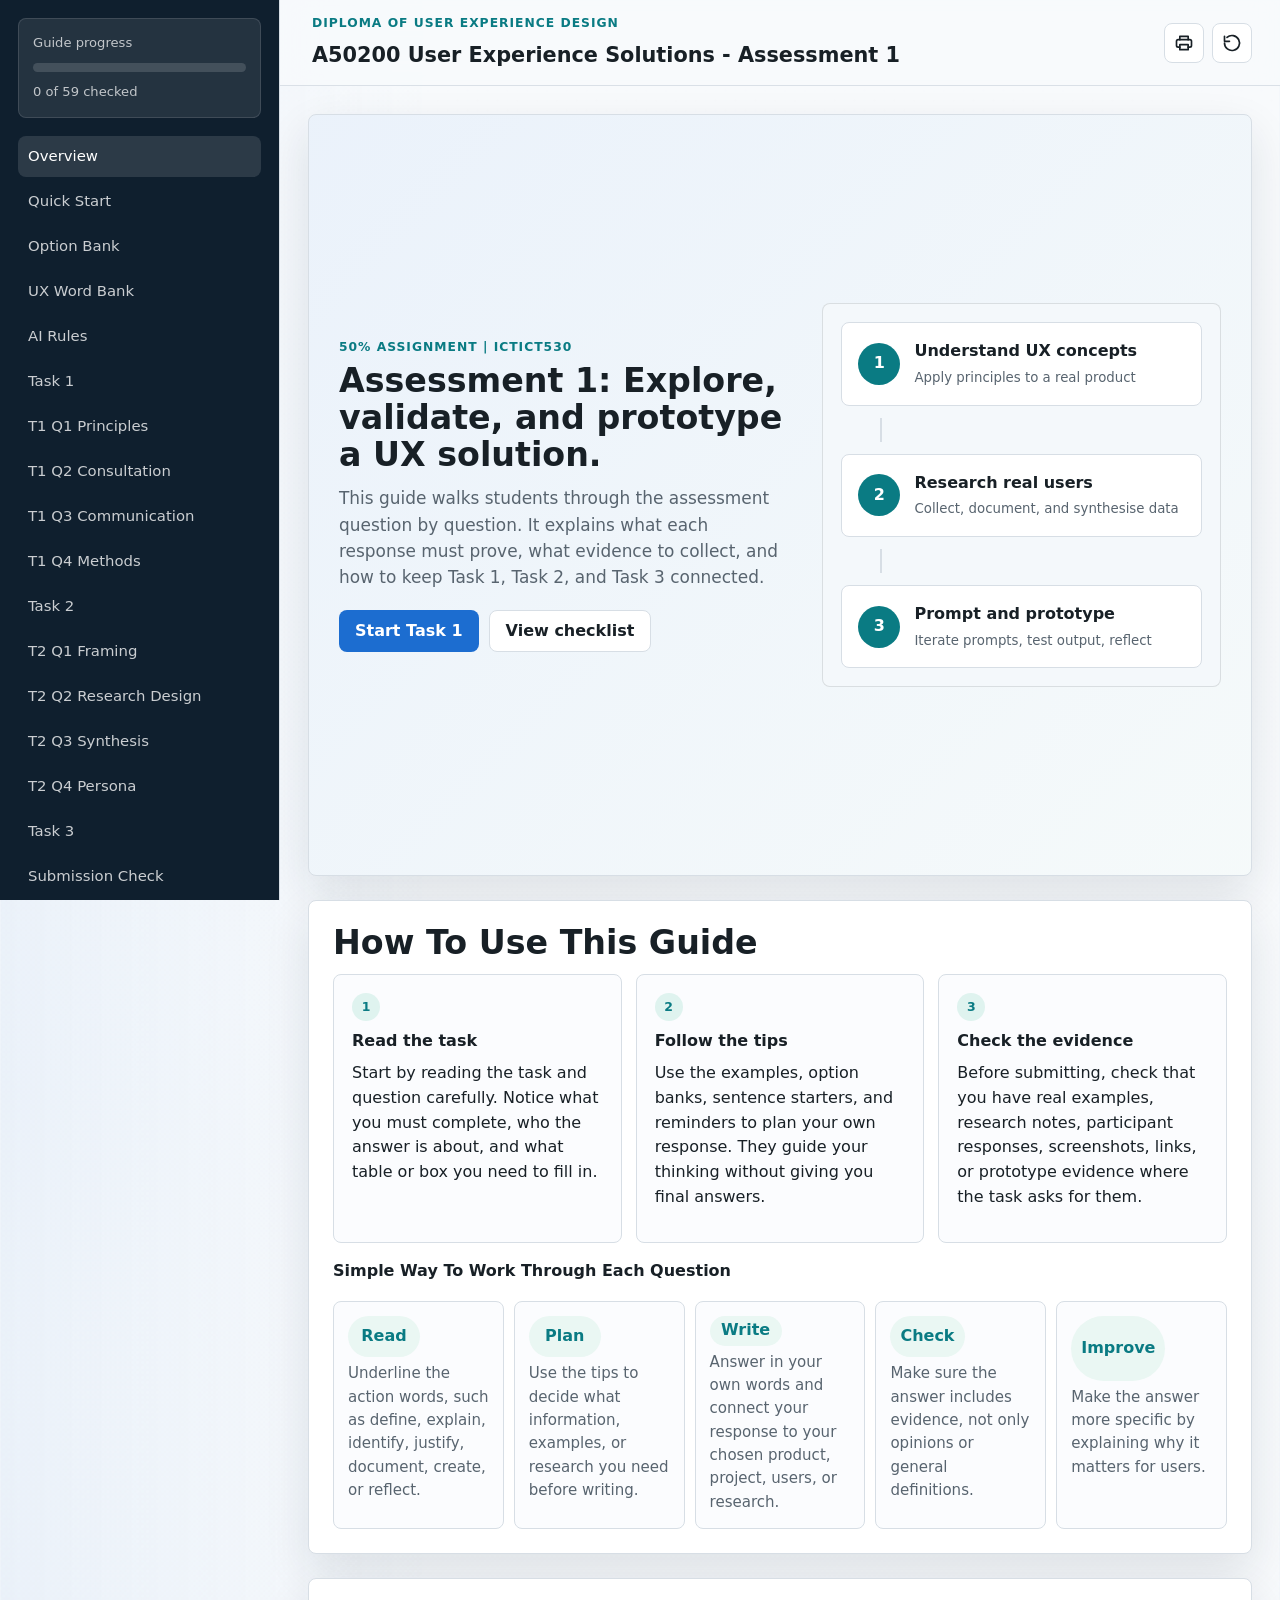
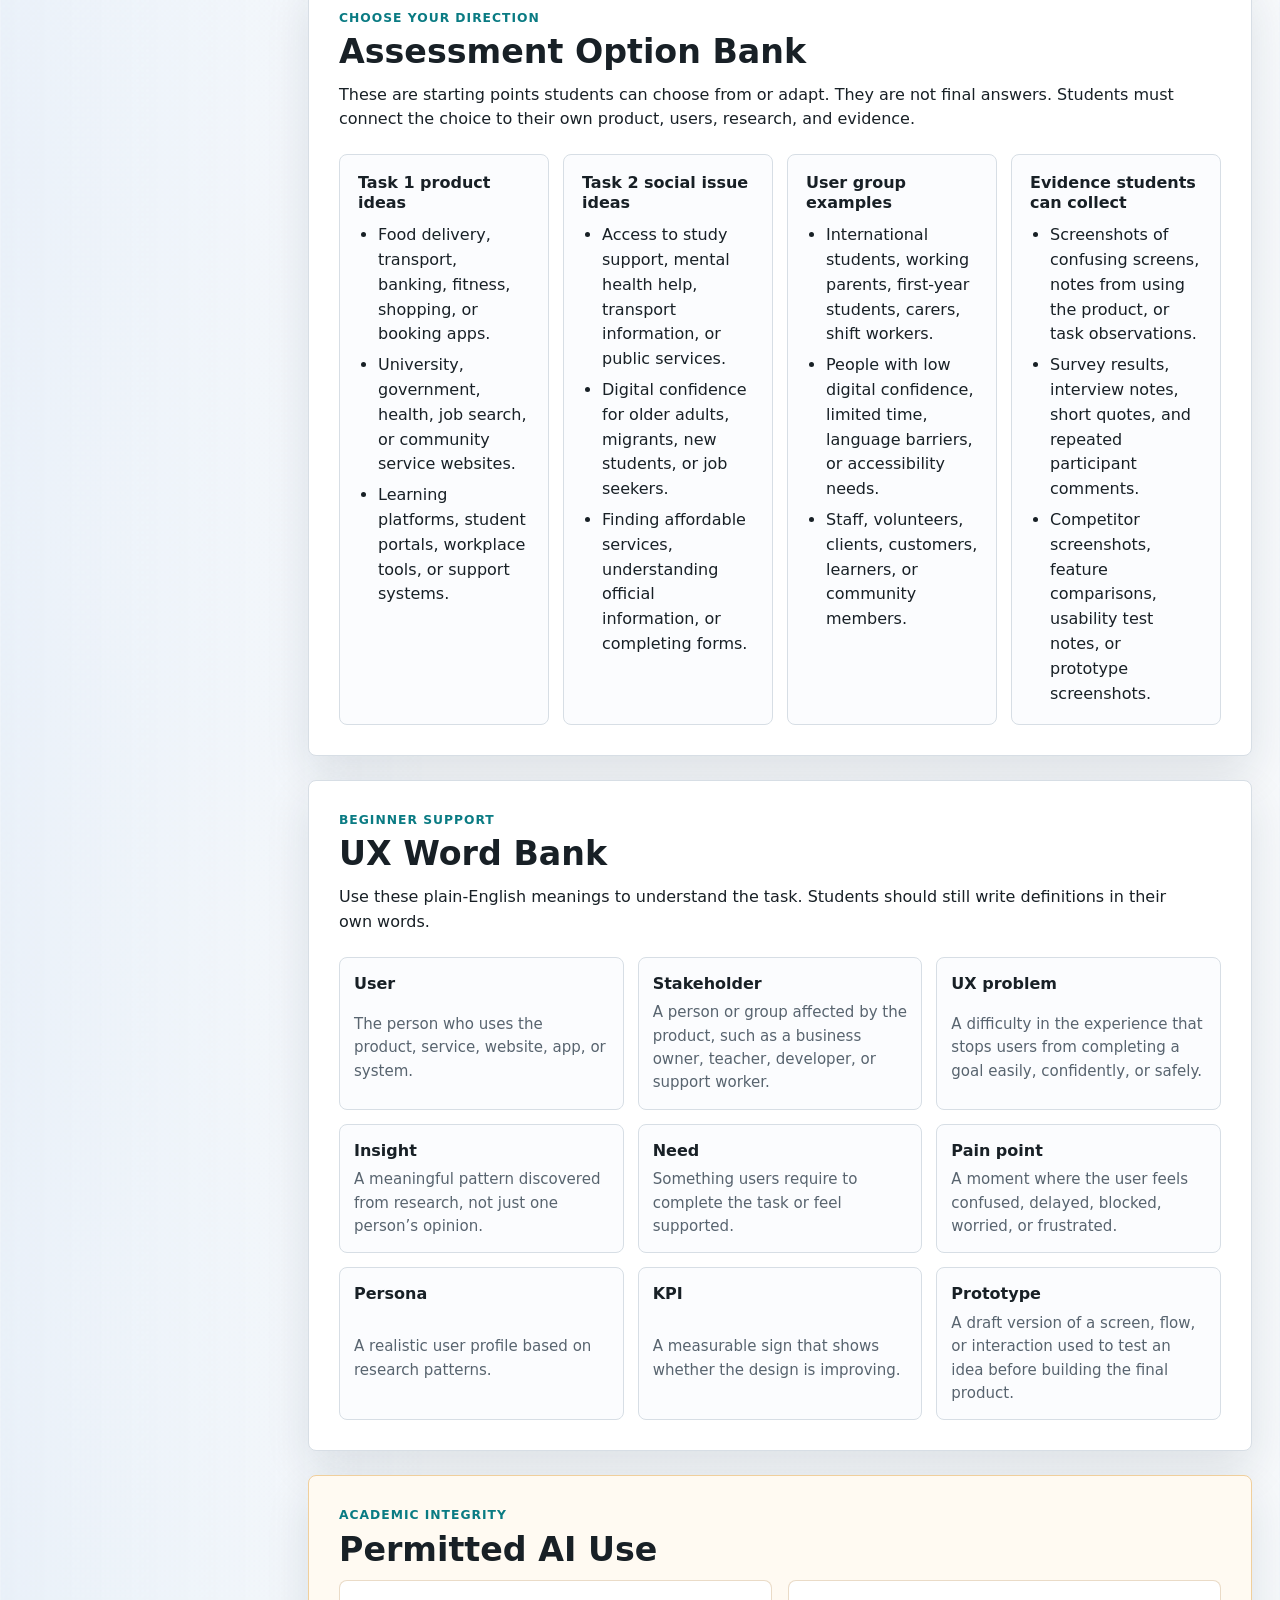
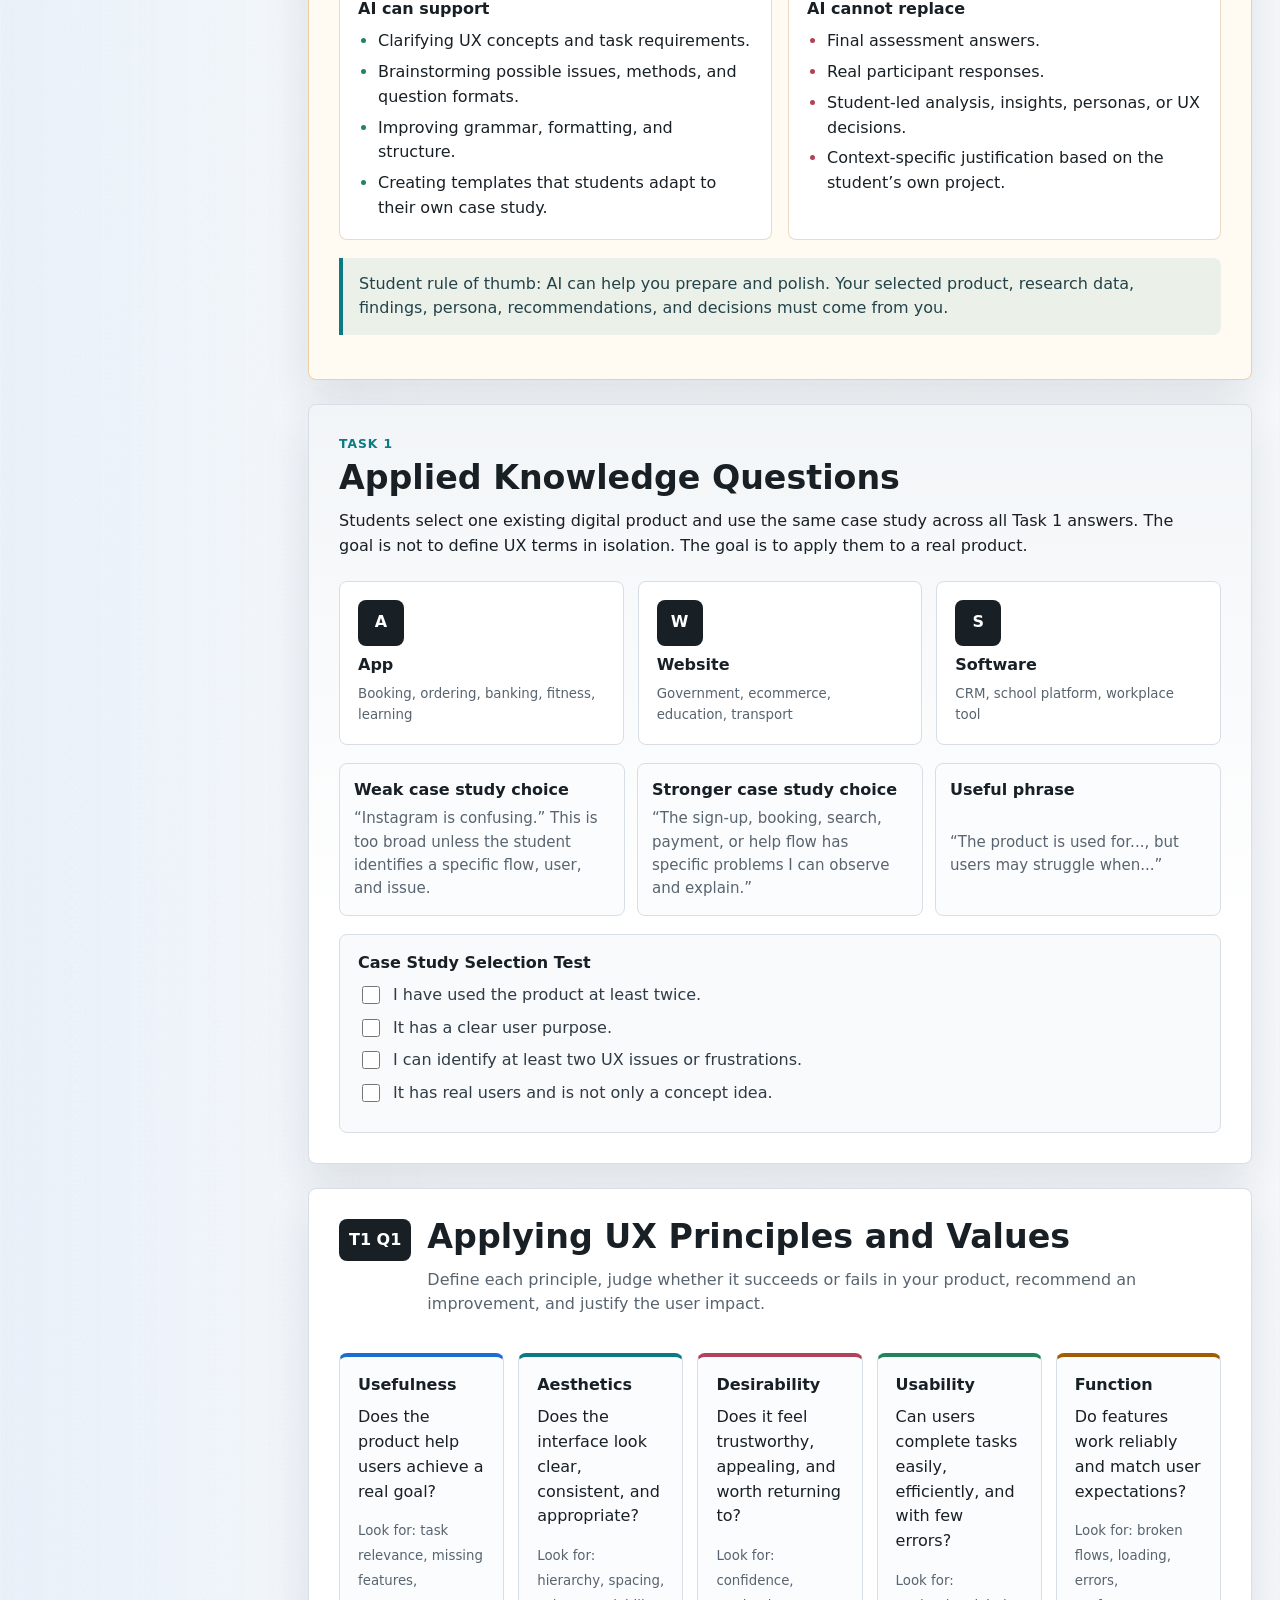
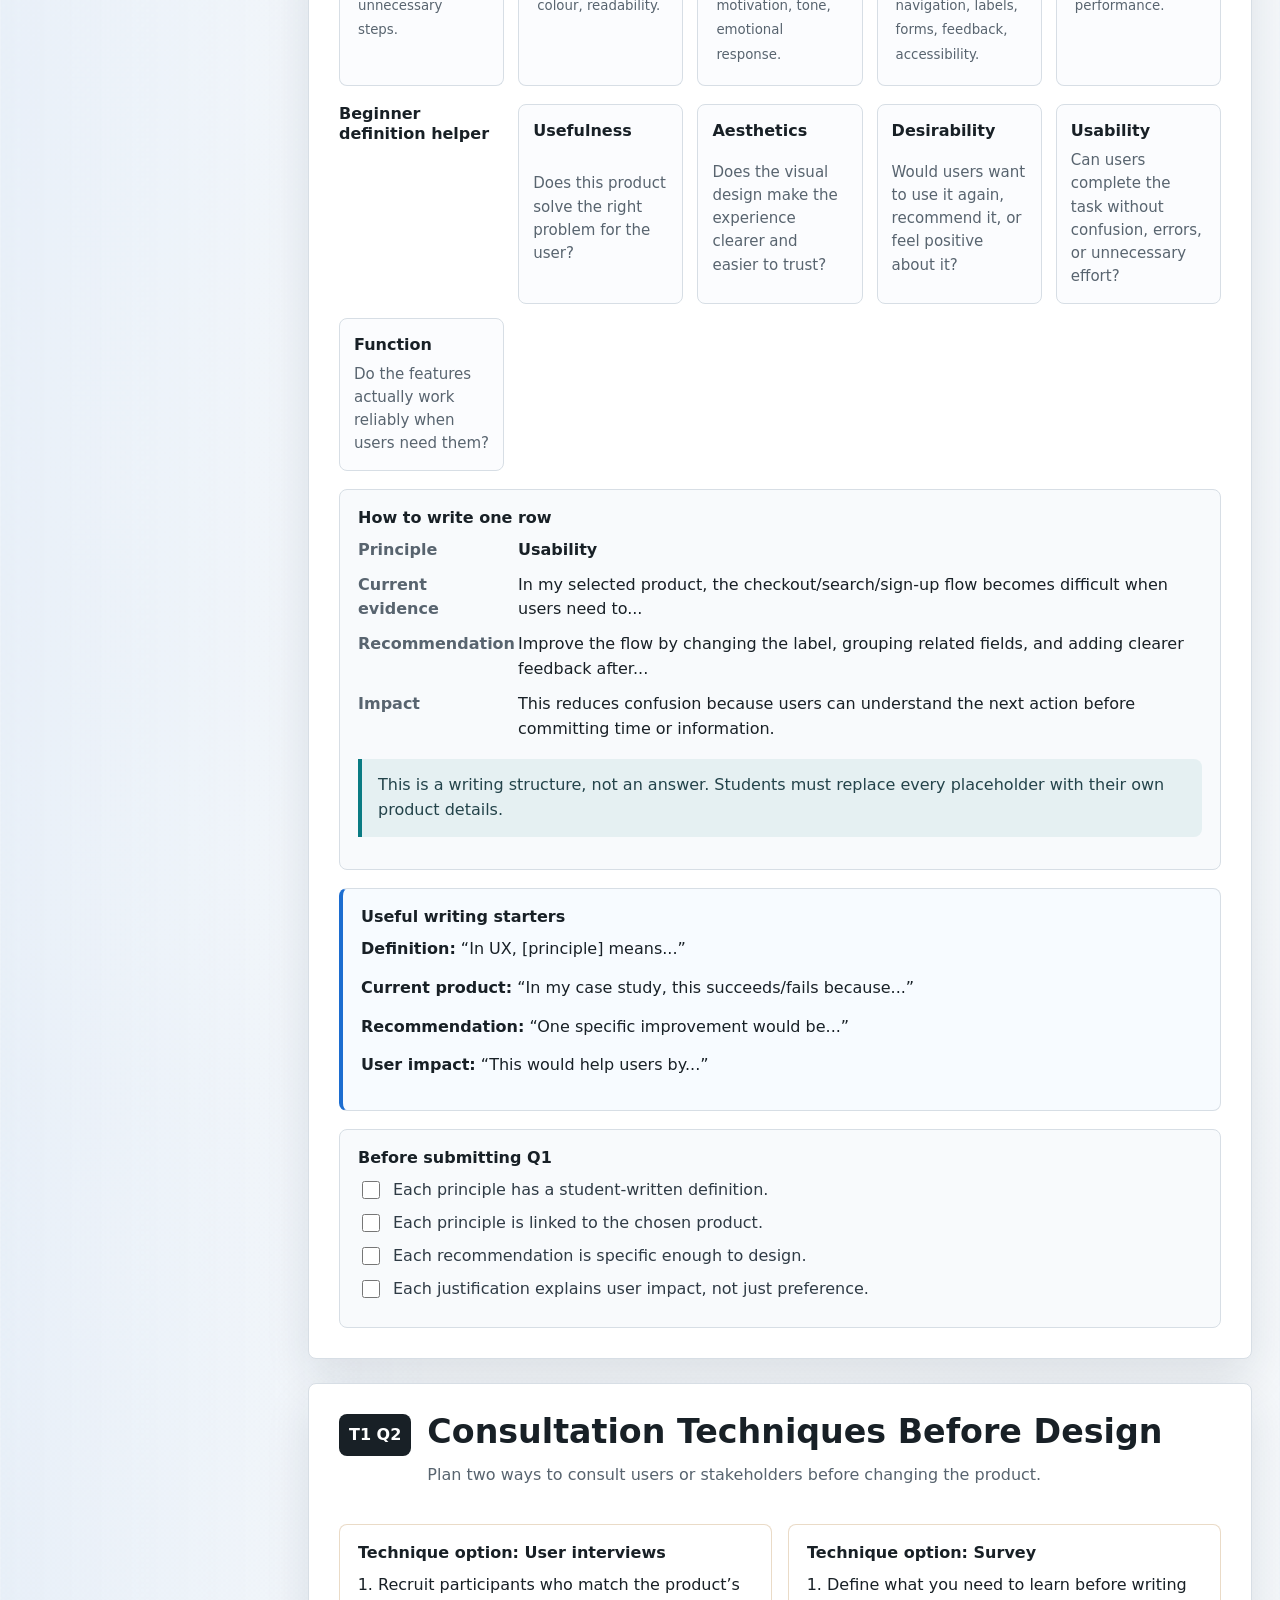
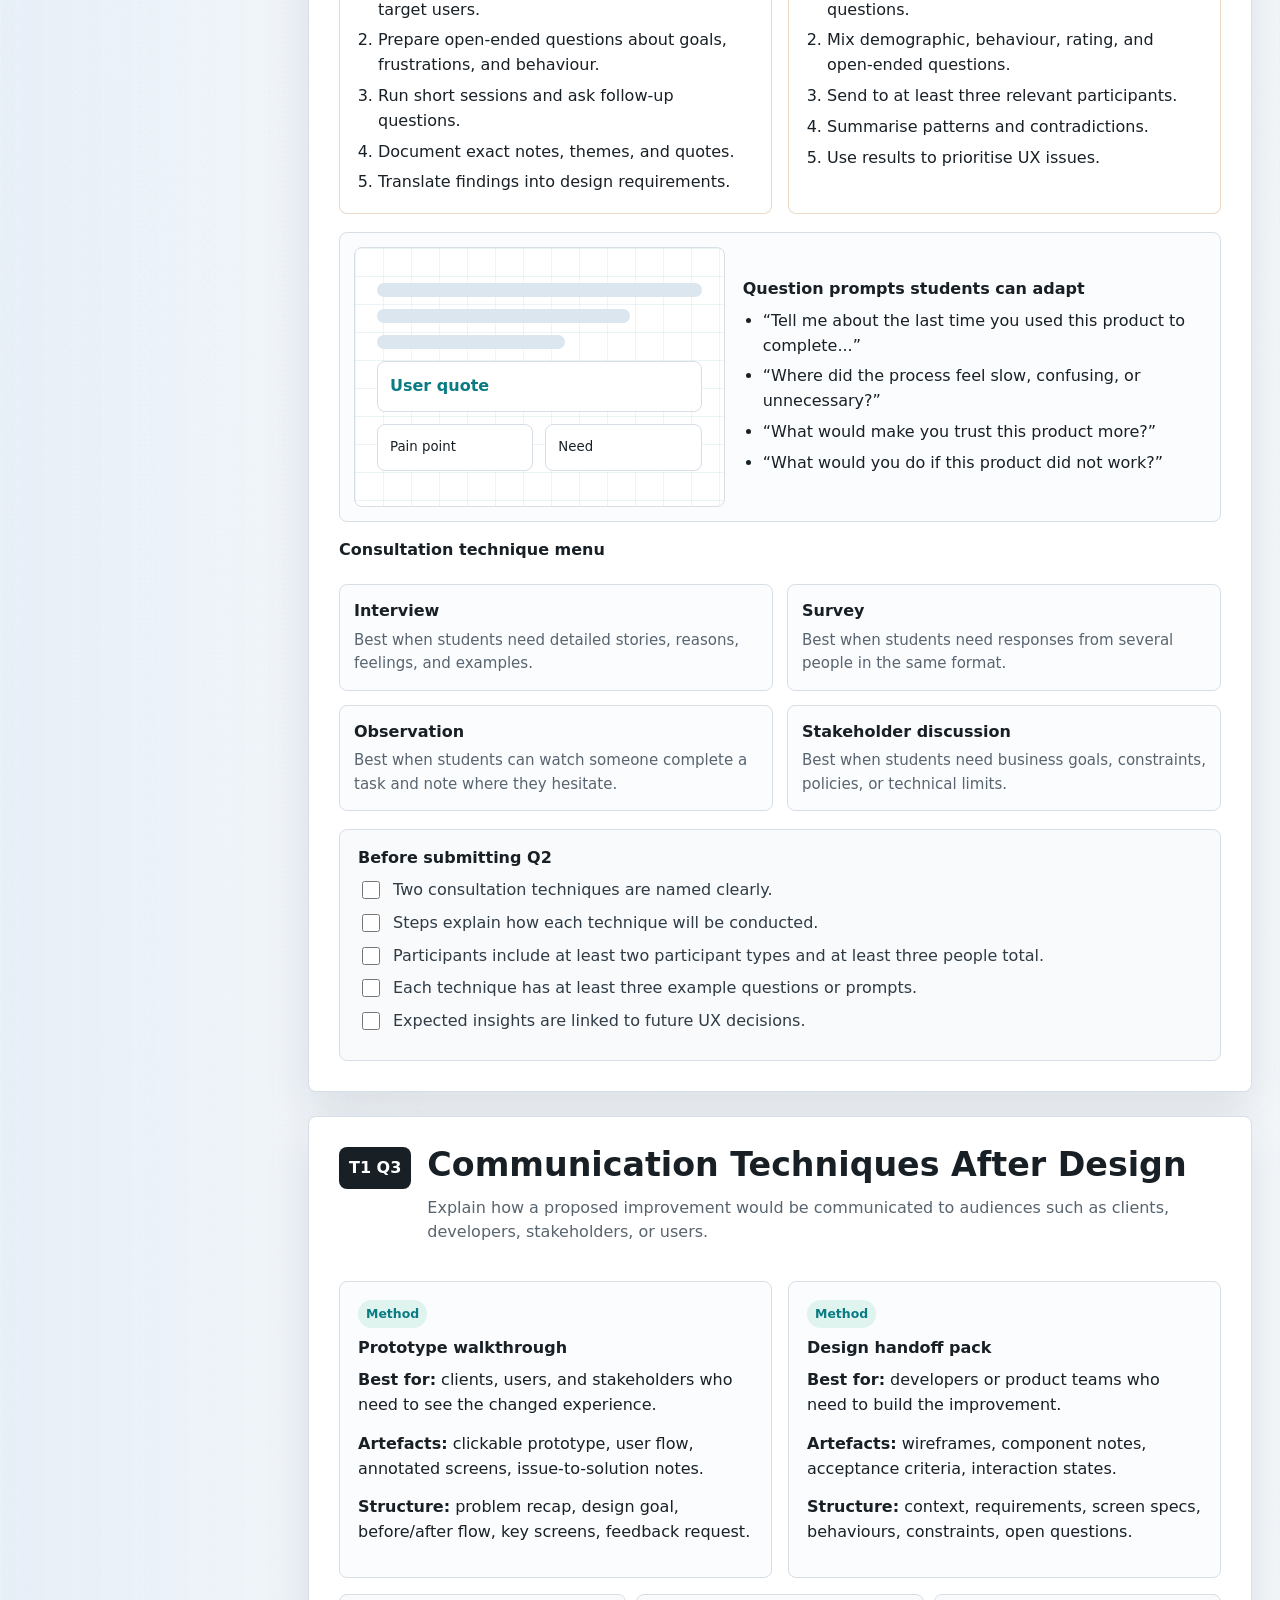
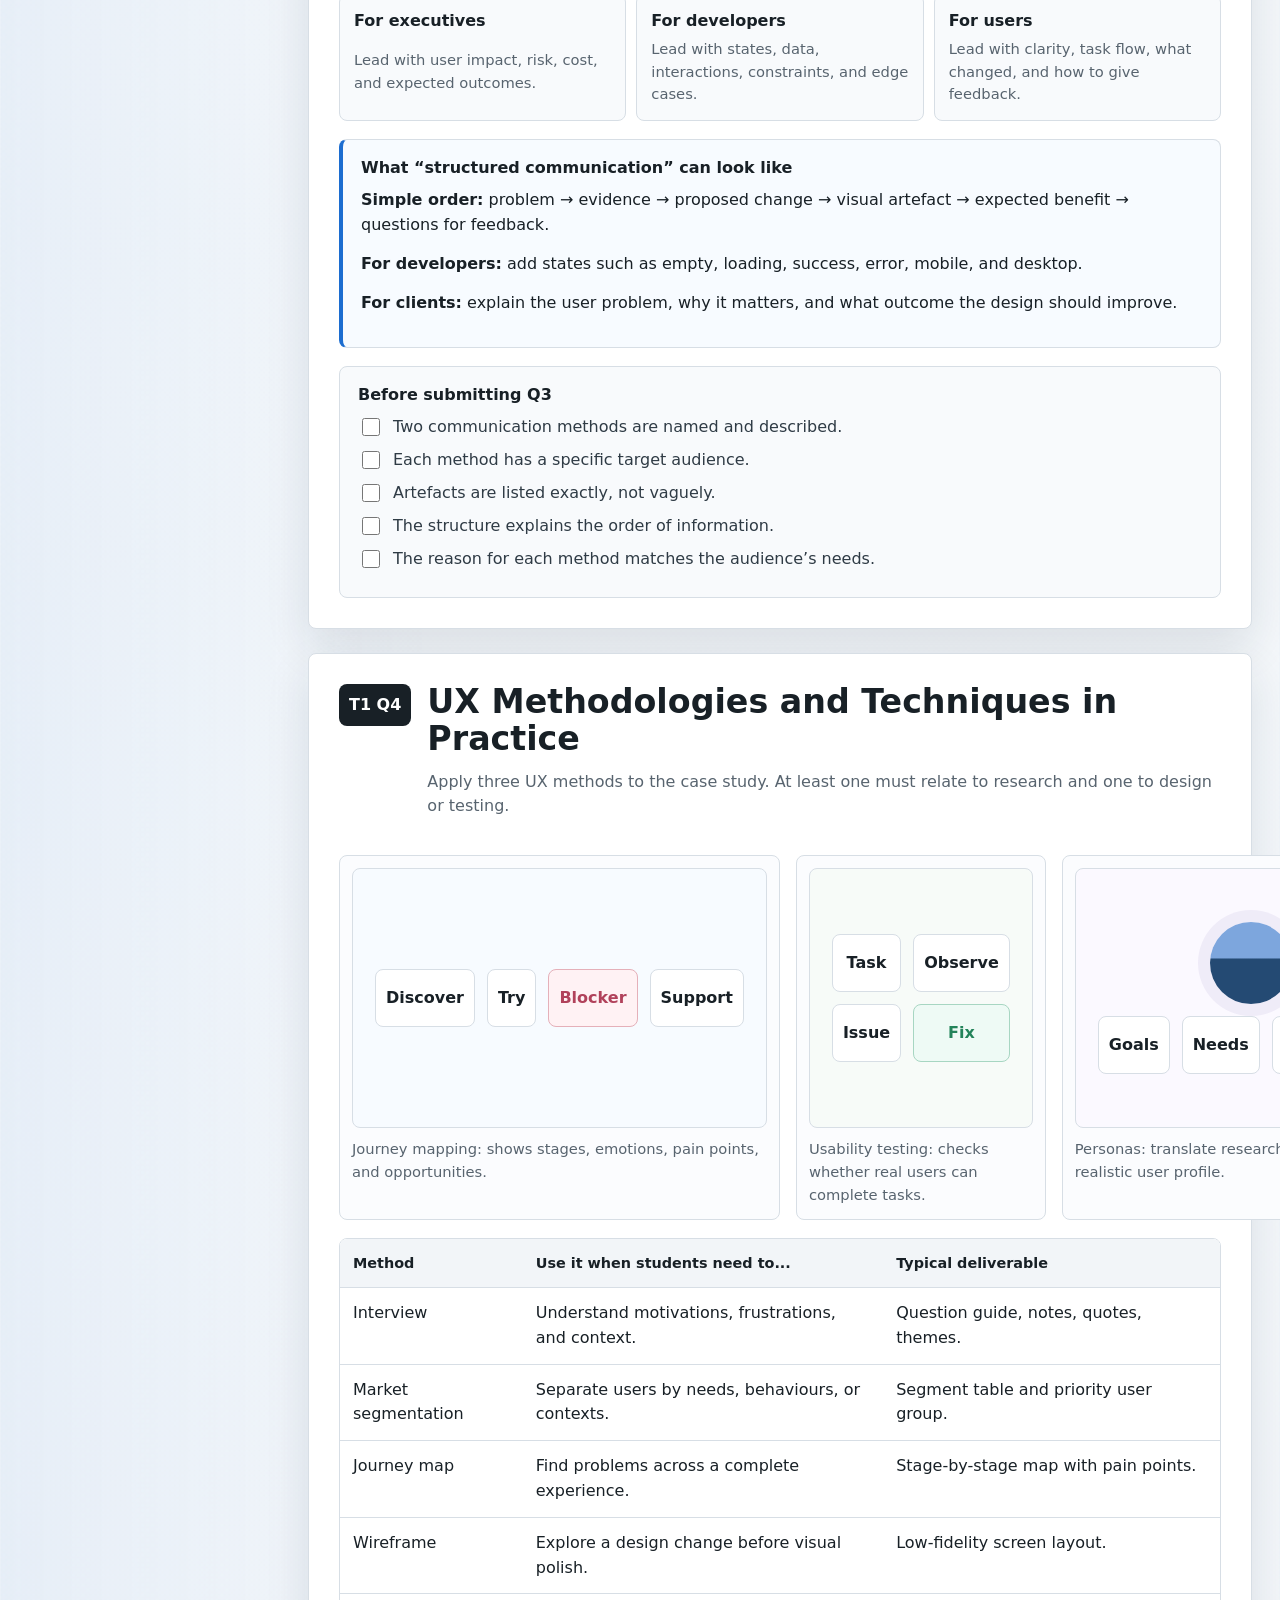
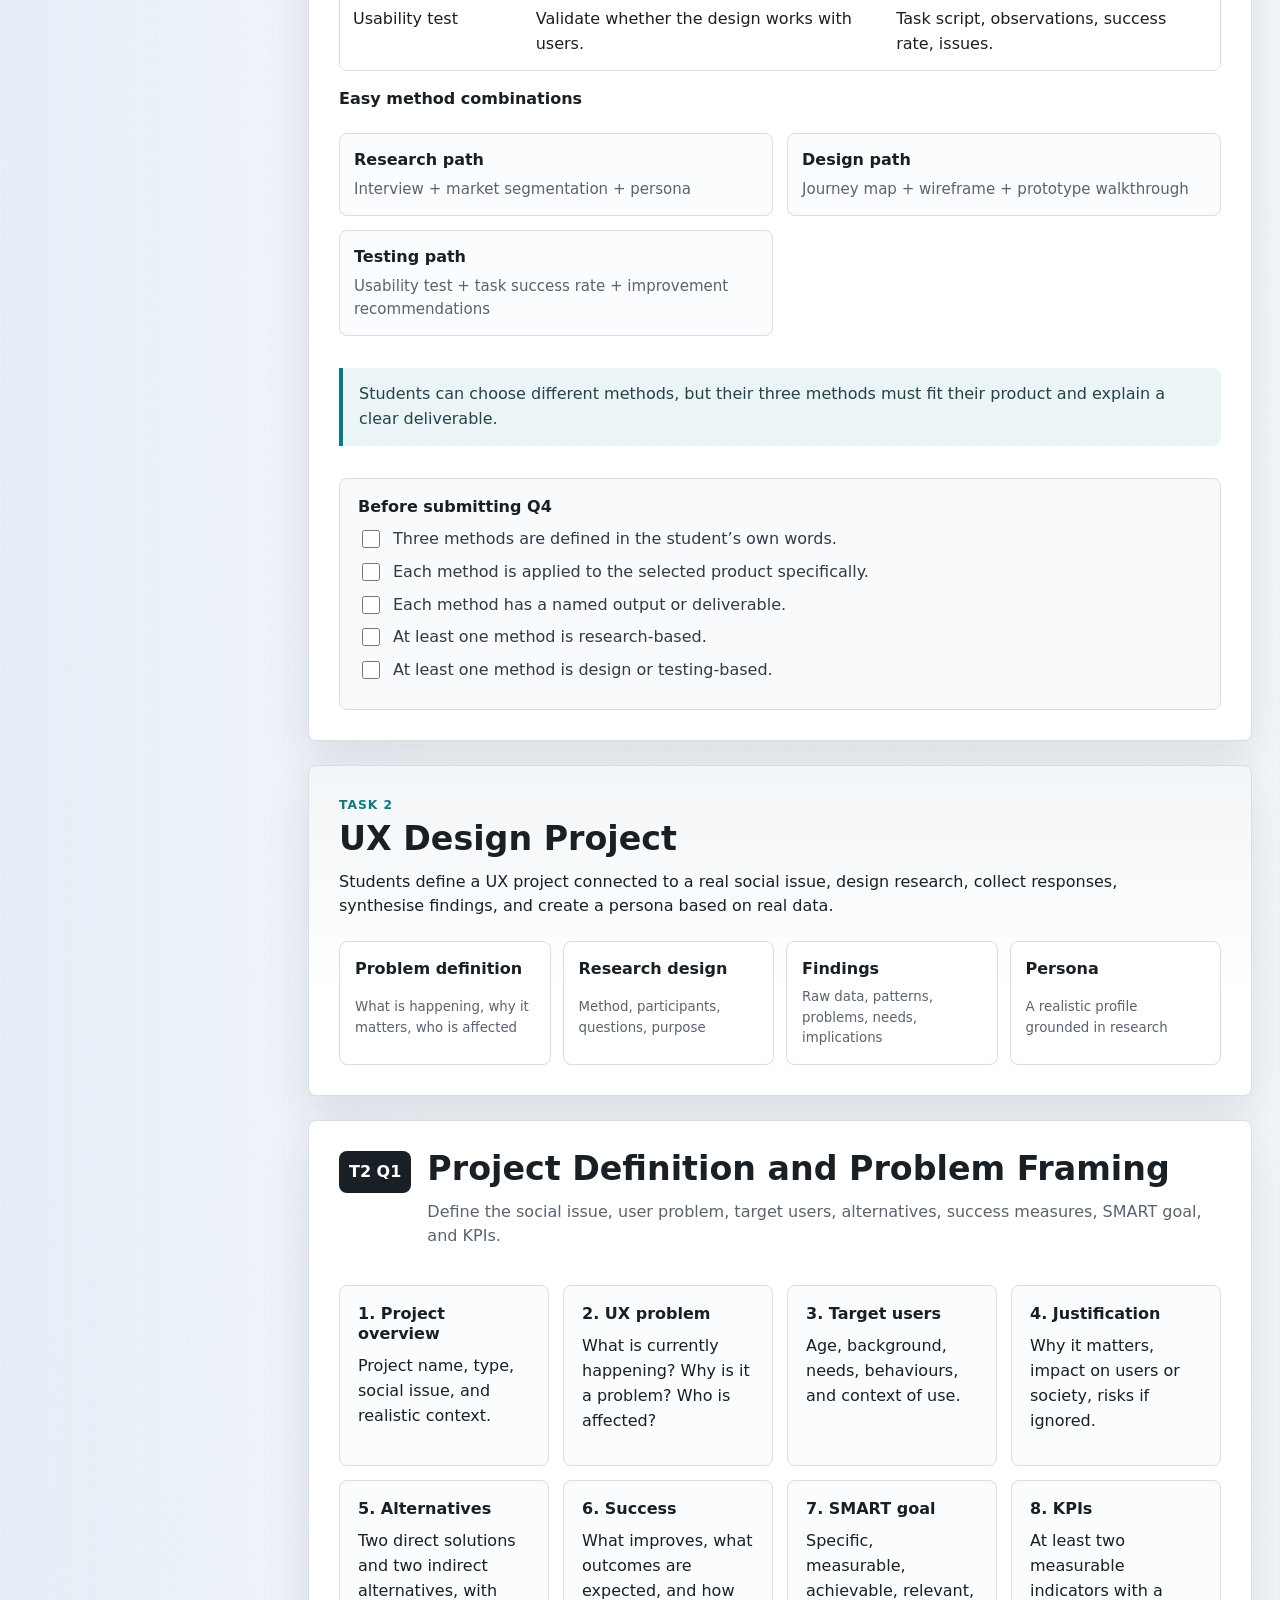
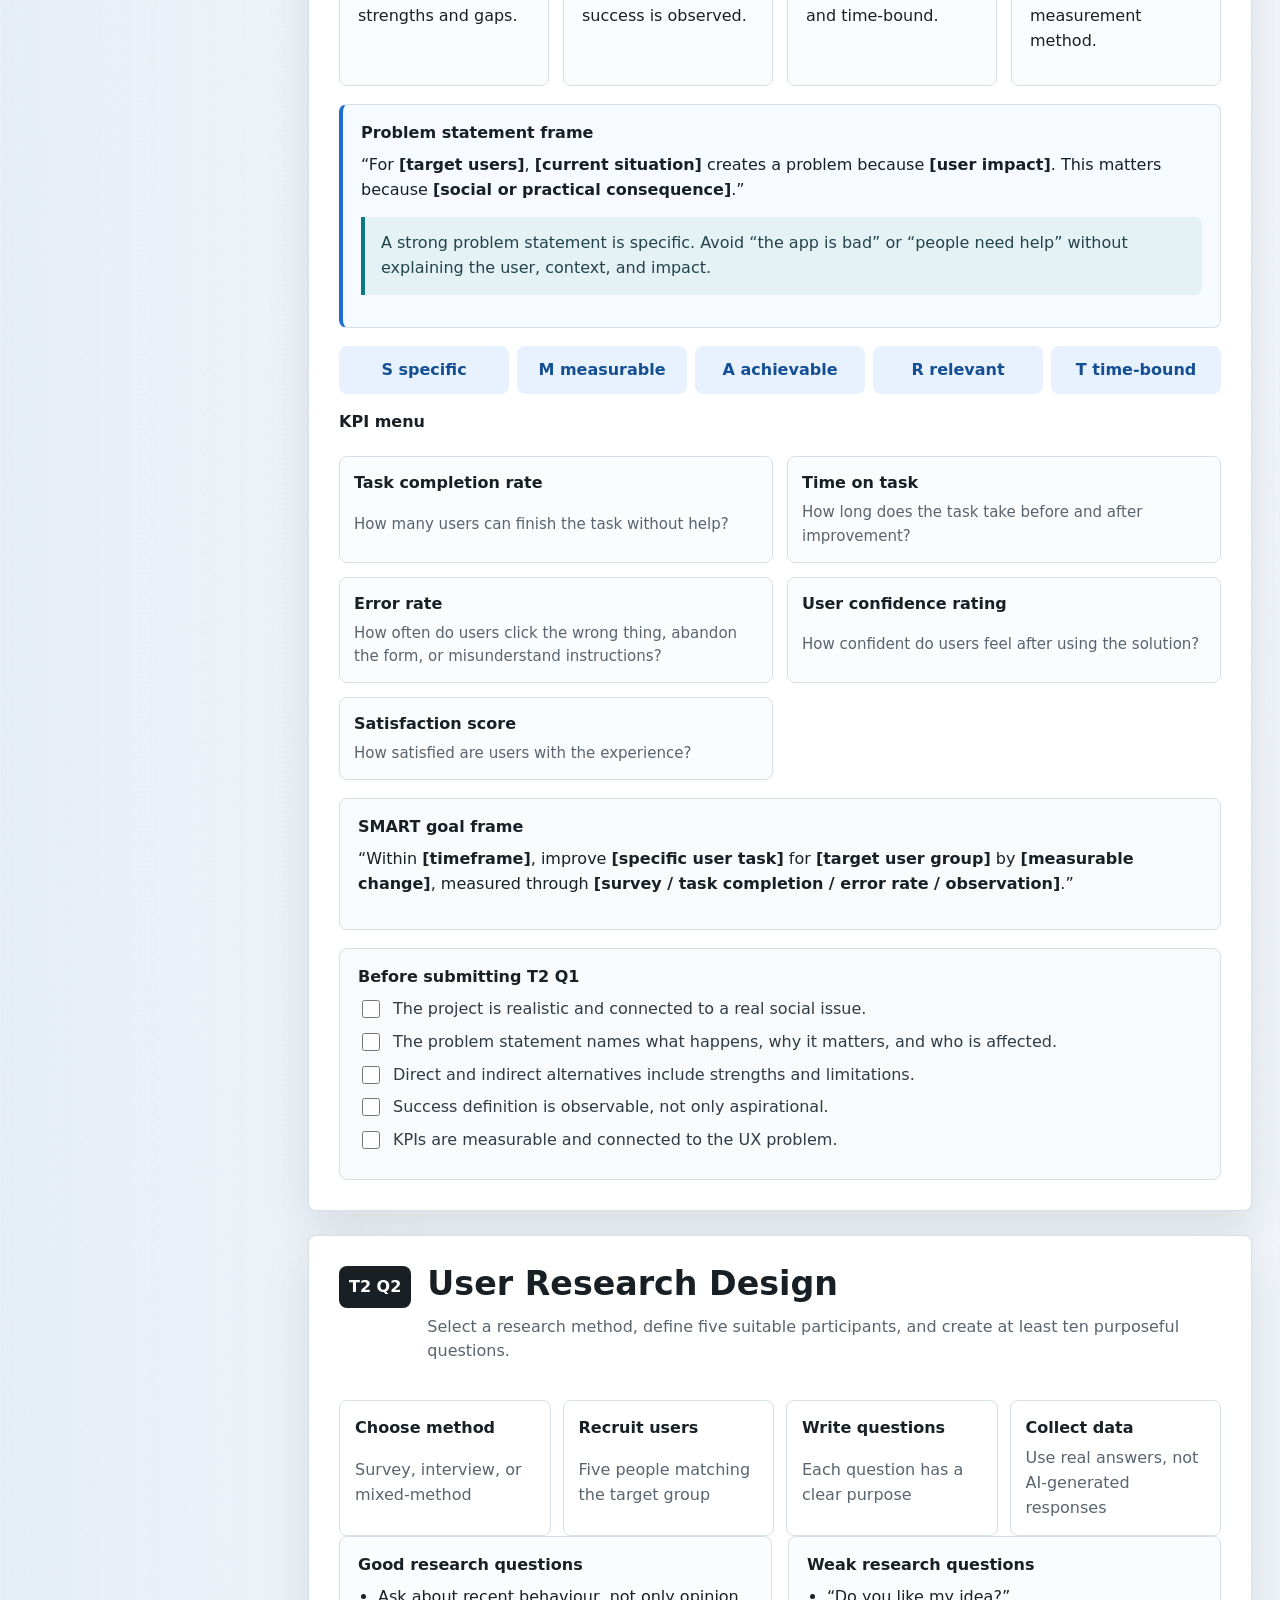
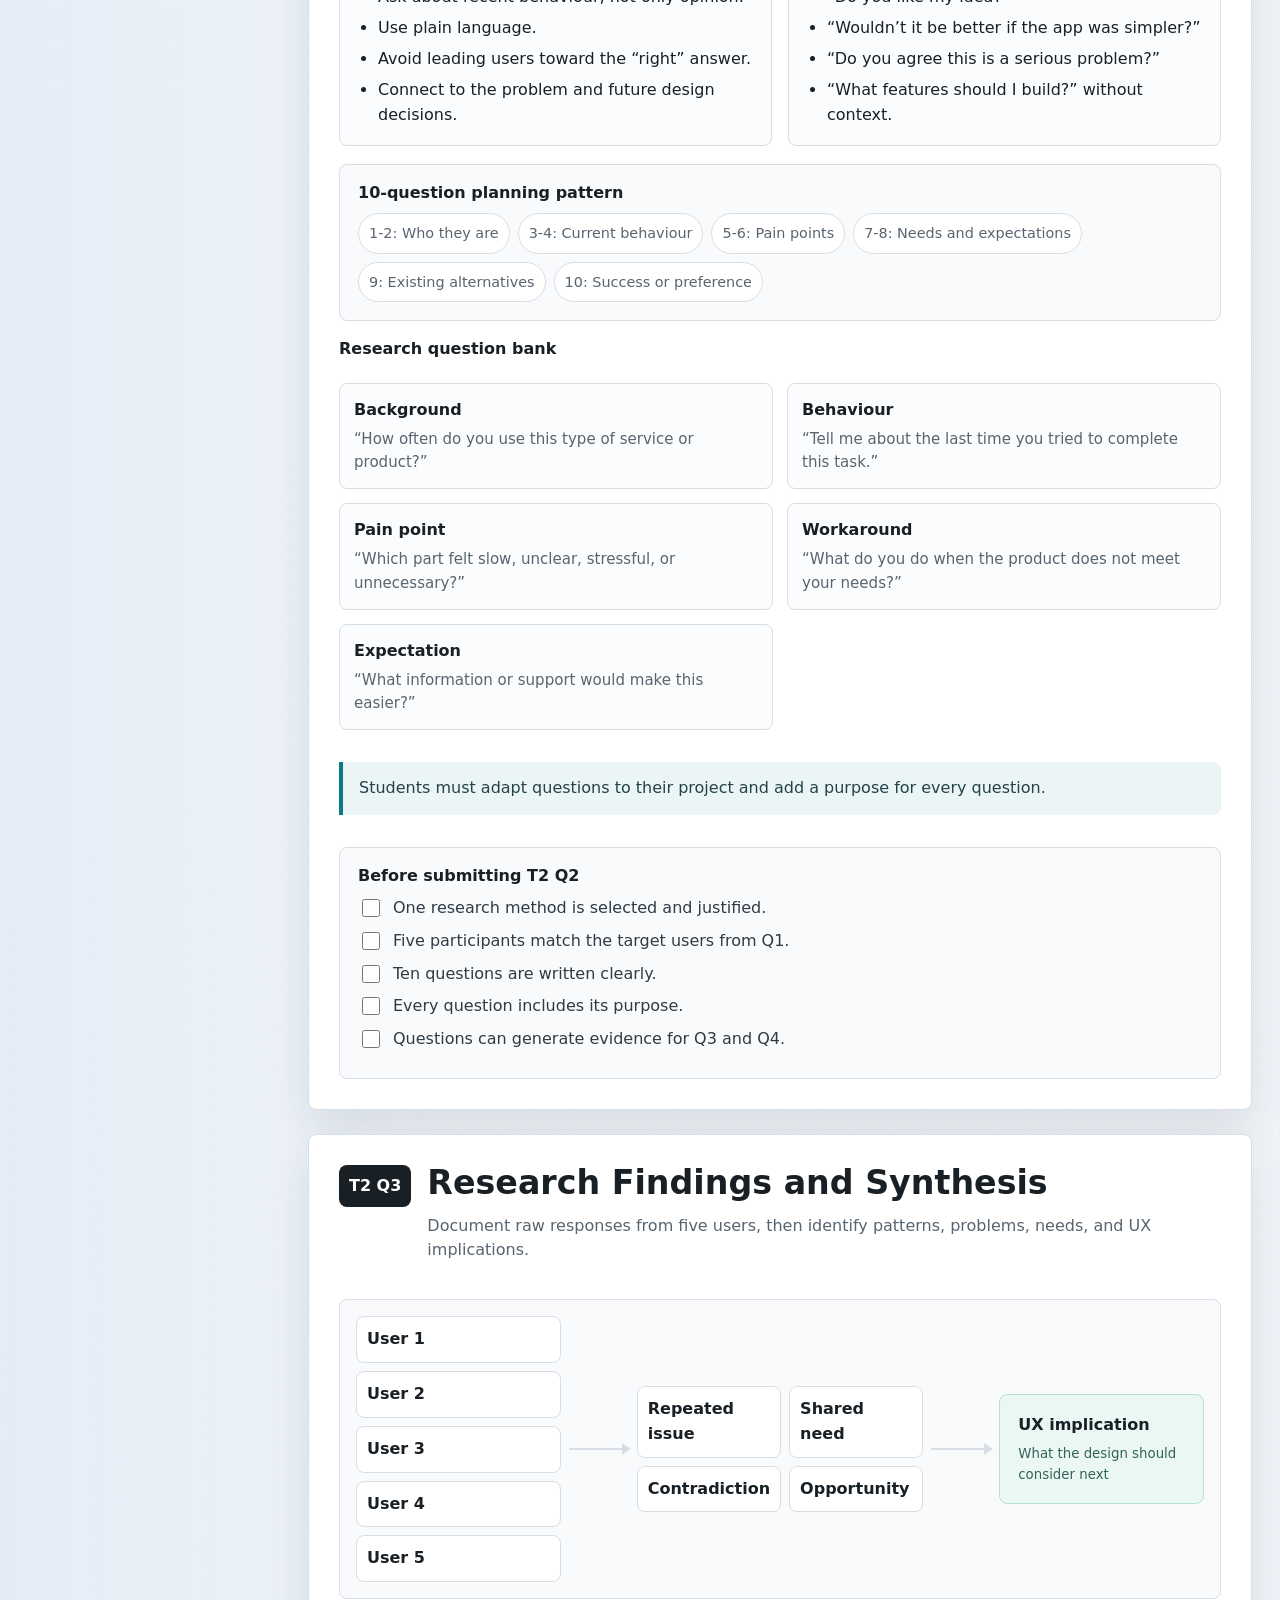
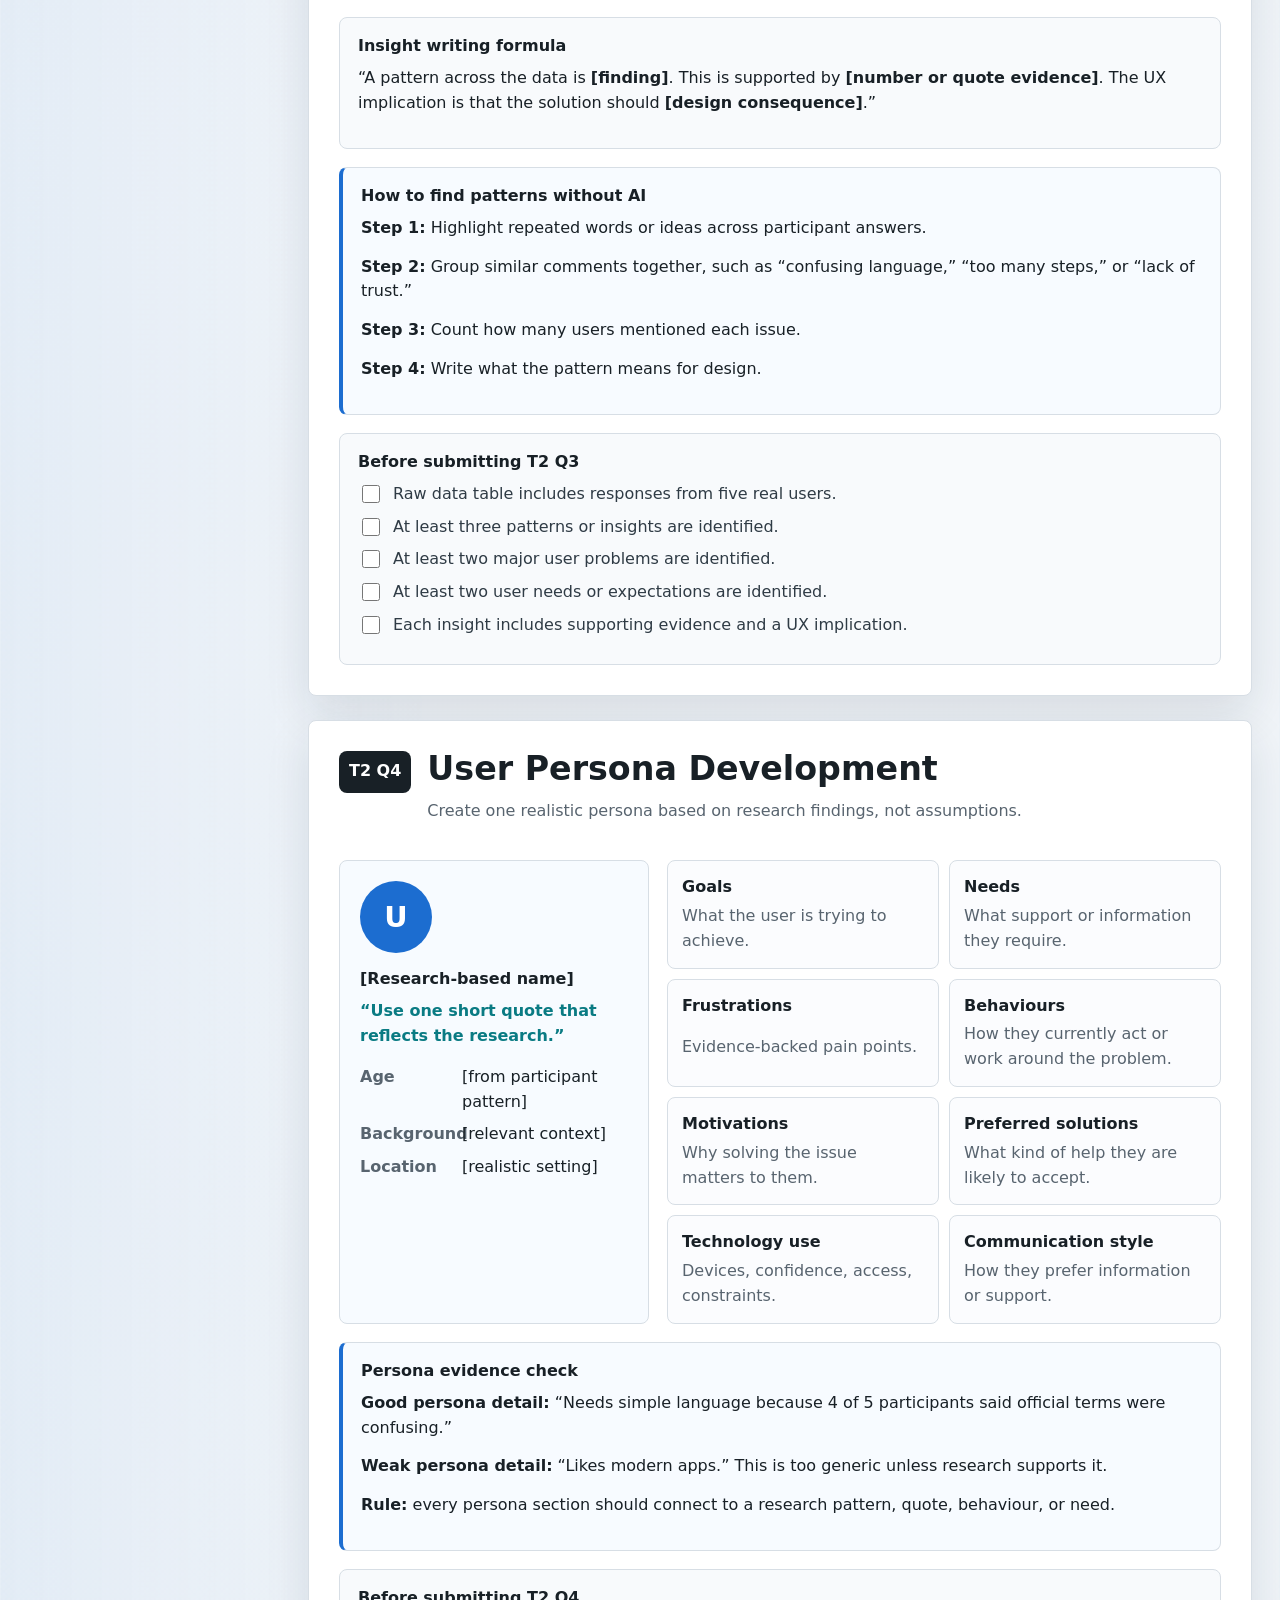
==== commit 966d5176: "Update index.html" ====
--- a/a50200-user-experience-solutions-assessment-1/index.html
+++ b/a50200-user-experience-solutions-assessment-1/index.html
@@ -98,41 +98,41 @@
         <div class="three-col">
           <article class="mini-card">
             <span class="badge">1</span>
-            <h3>Read the target</h3>
-            <p>Each question has a “what assessors look for” block. Use it before writing.</p>
+            <h3>Read the task</h3>
+            <p>Start by reading the task and question carefully. Notice what you must complete, who the answer is about, and what table or box you need to fill in.</p>
           </article>
           <article class="mini-card">
             <span class="badge">2</span>
-            <h3>Use the frames</h3>
-            <p>Sentence starters and table prompts help structure thinking without supplying final answers.</p>
+            <h3>Follow the tips</h3>
+            <p>Use the examples, option banks, sentence starters, and reminders to plan your own response. They guide your thinking without giving you final answers.</p>
           </article>
           <article class="mini-card">
             <span class="badge">3</span>
             <h3>Check the evidence</h3>
-            <p>Tick items as students prepare real examples, research records, screenshots, and prototype proof.</p>
+            <p>Before submitting, check that you have real examples, research notes, participant responses, screenshots, links, or prototype evidence where the task asks for them.</p>
           </article>
         </div>
         <div class="plain-steps">
-          <h3>Plain English Roadmap</h3>
-          <div>
-            <span>Choose</span>
-            <p>Pick a real product or project context that you understand well enough to discuss honestly.</p>
-          </div>
-          <div>
-            <span>Observe</span>
-            <p>Write what users currently experience. Avoid guessing feelings without evidence.</p>
-          </div>
-          <div>
-            <span>Ask</span>
-            <p>Collect responses from real people. Do not invent research data.</p>
-          </div>
-          <div>
-            <span>Connect</span>
-            <p>Use the same problem, users, and findings across your answers so the assessment feels like one project.</p>
-          </div>
-          <div>
-            <span>Justify</span>
-            <p>Explain why each decision helps users, not only what you personally prefer.</p>
+          <h3>Simple Way To Work Through Each Question</h3>
+          <div>
+            <span>Read</span>
+            <p>Underline the action words, such as define, explain, identify, justify, document, create, or reflect.</p>
+          </div>
+          <div>
+            <span>Plan</span>
+            <p>Use the tips to decide what information, examples, or research you need before writing.</p>
+          </div>
+          <div>
+            <span>Write</span>
+            <p>Answer in your own words and connect your response to your chosen product, project, users, or research.</p>
+          </div>
+          <div>
+            <span>Check</span>
+            <p>Make sure the answer includes evidence, not only opinions or general definitions.</p>
+          </div>
+          <div>
+            <span>Improve</span>
+            <p>Make the answer more specific by explaining why it matters for users.</p>
           </div>
         </div>
       </section>
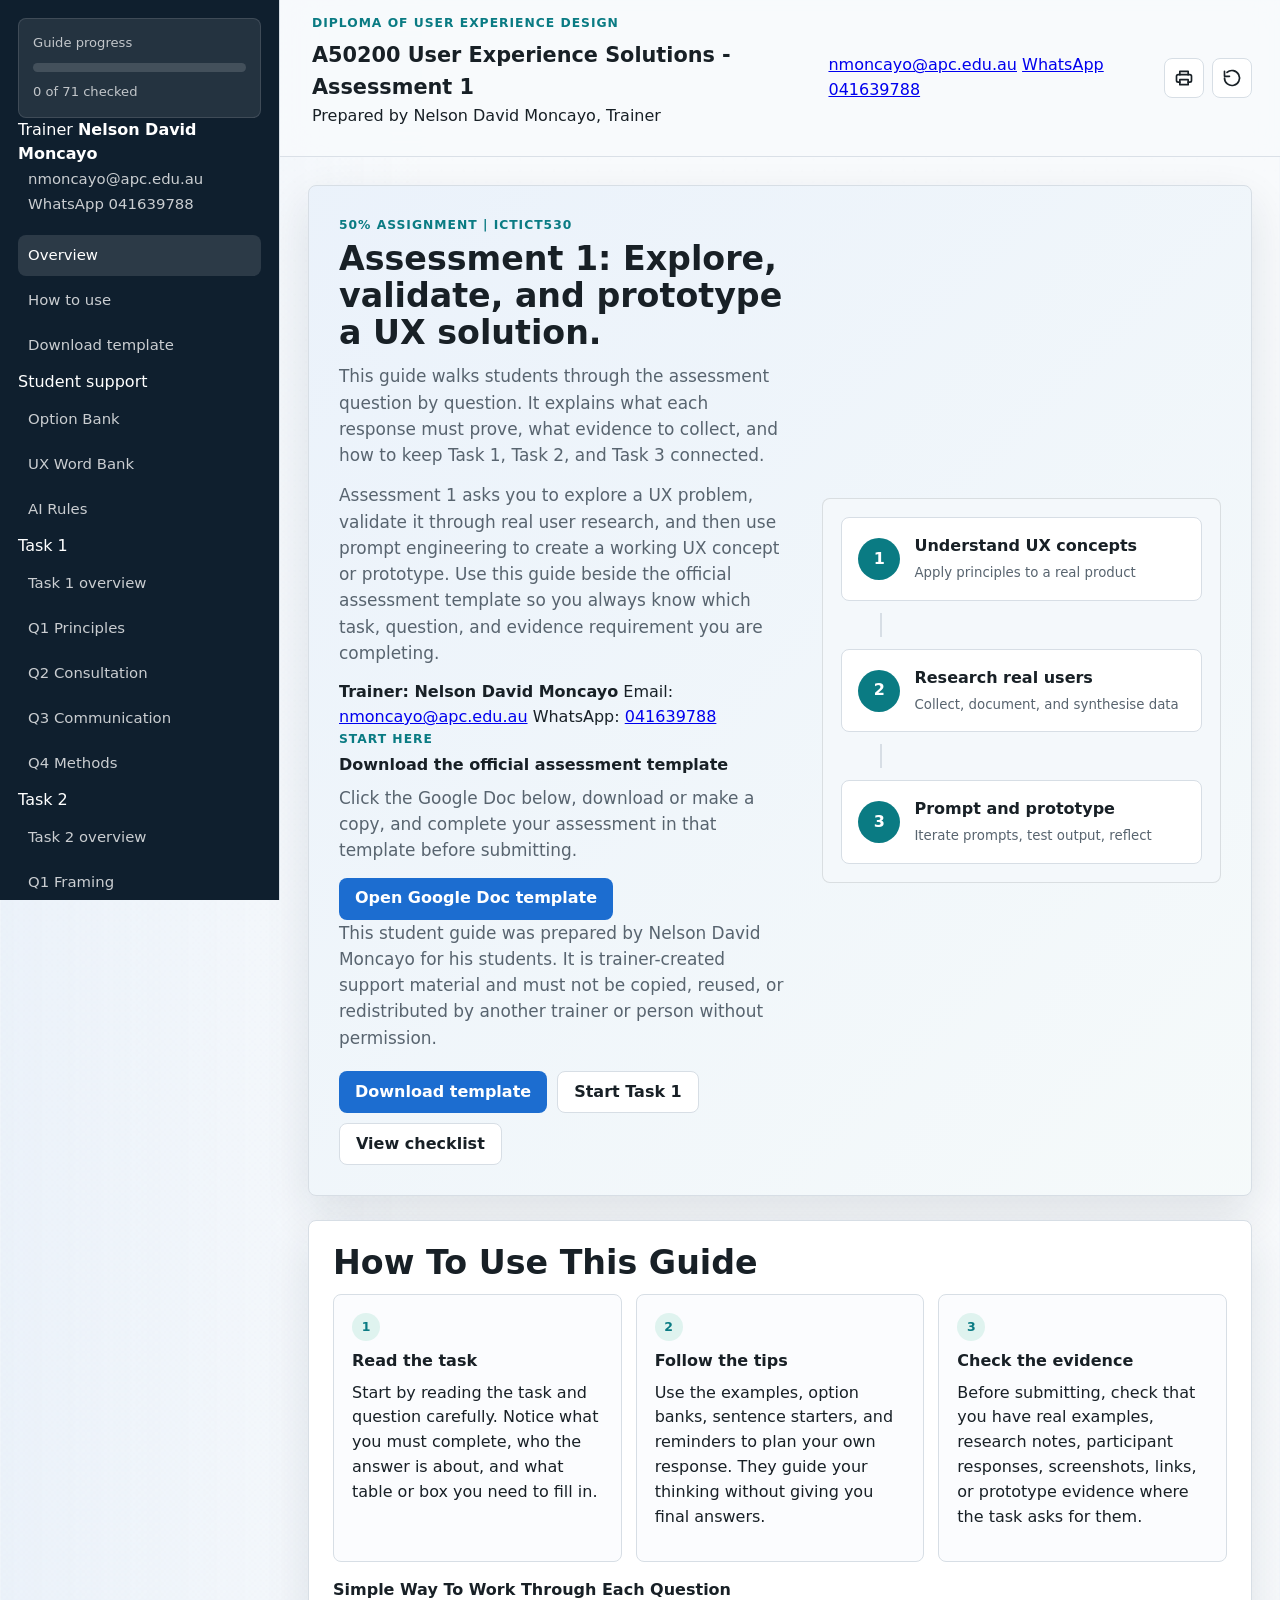
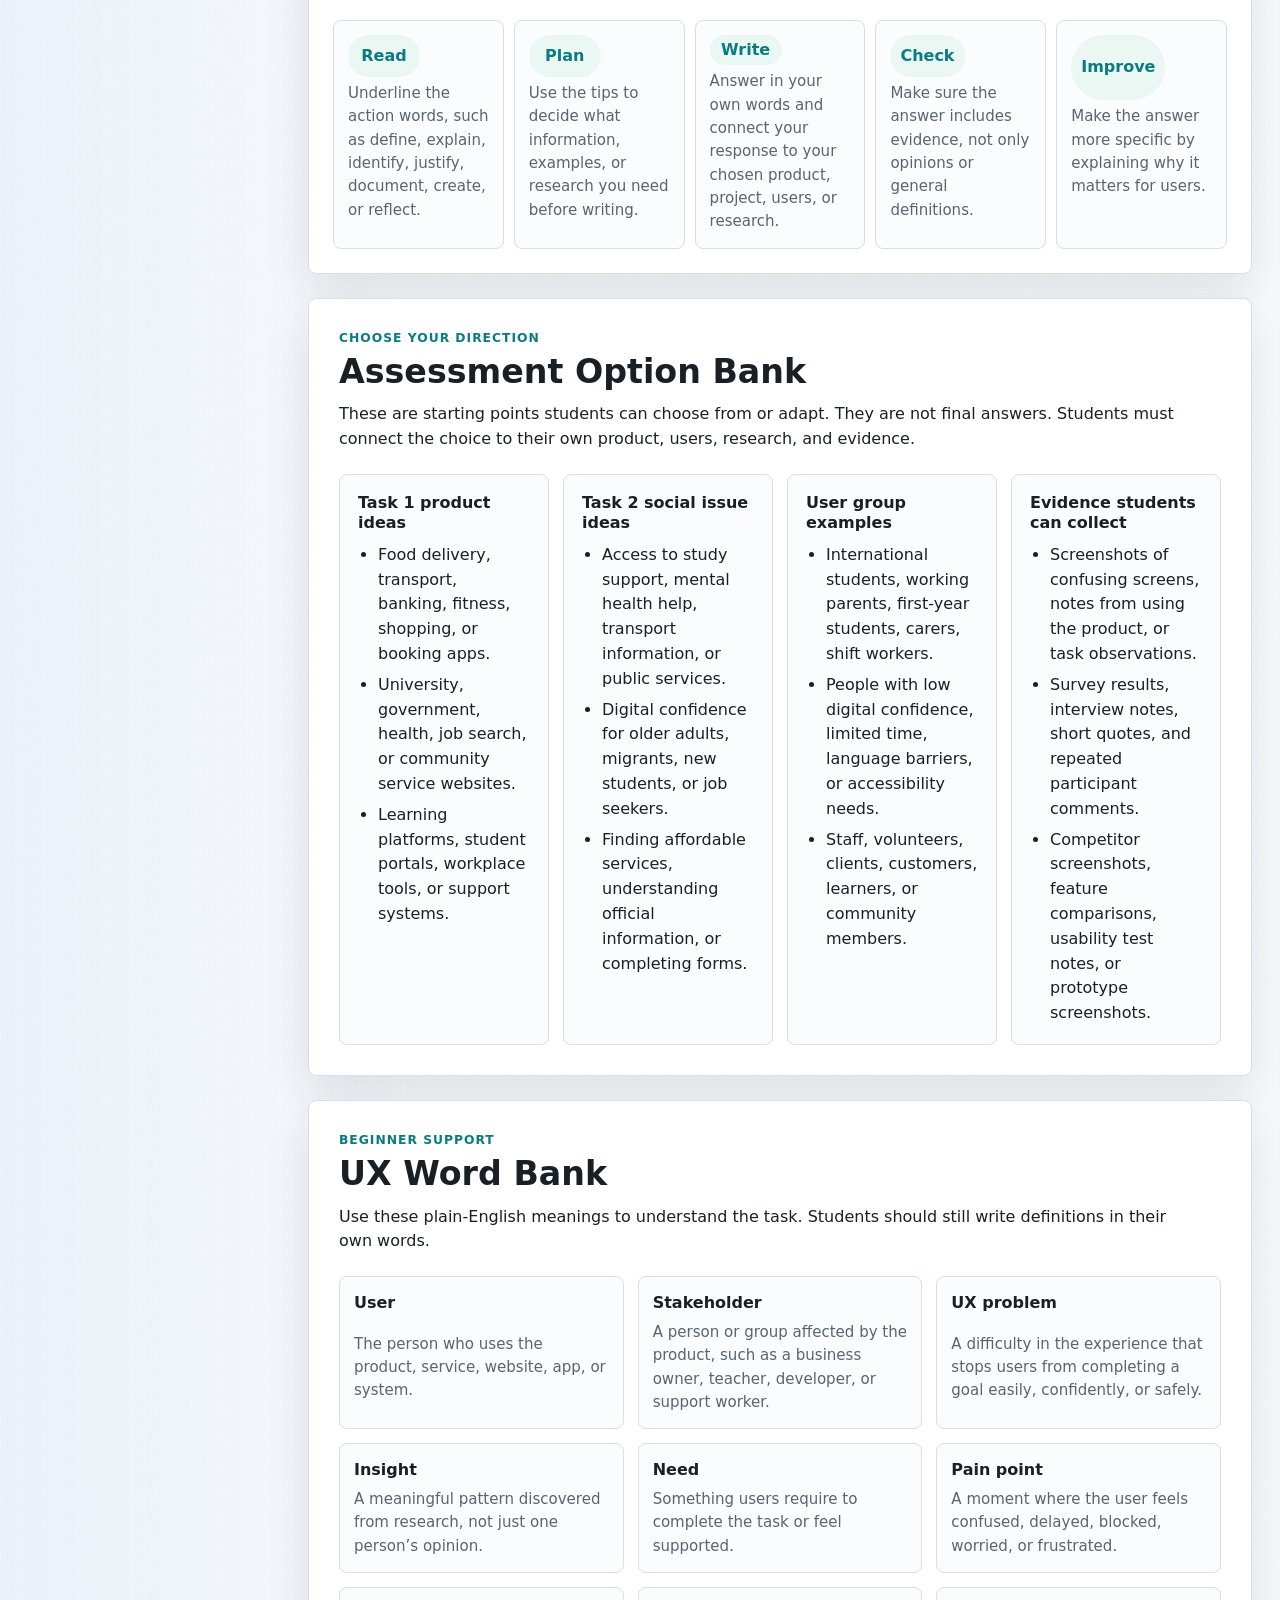
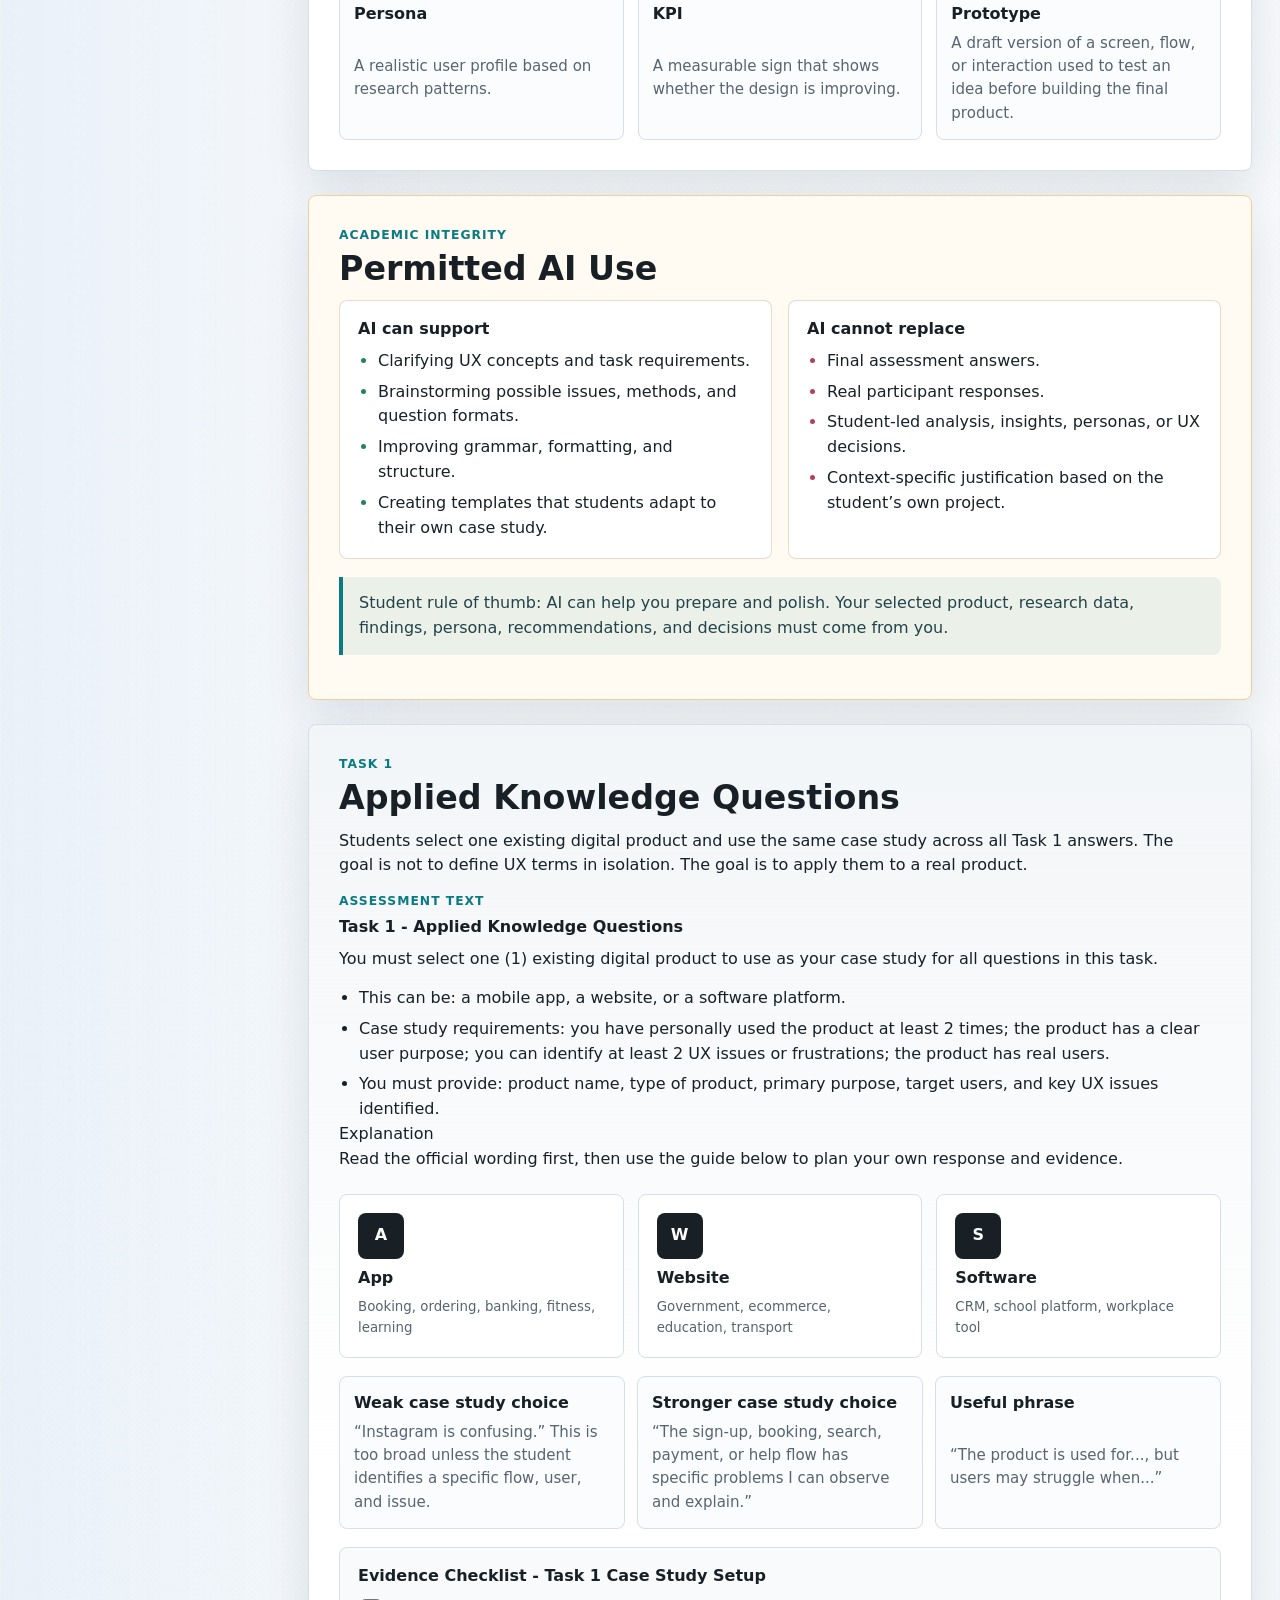
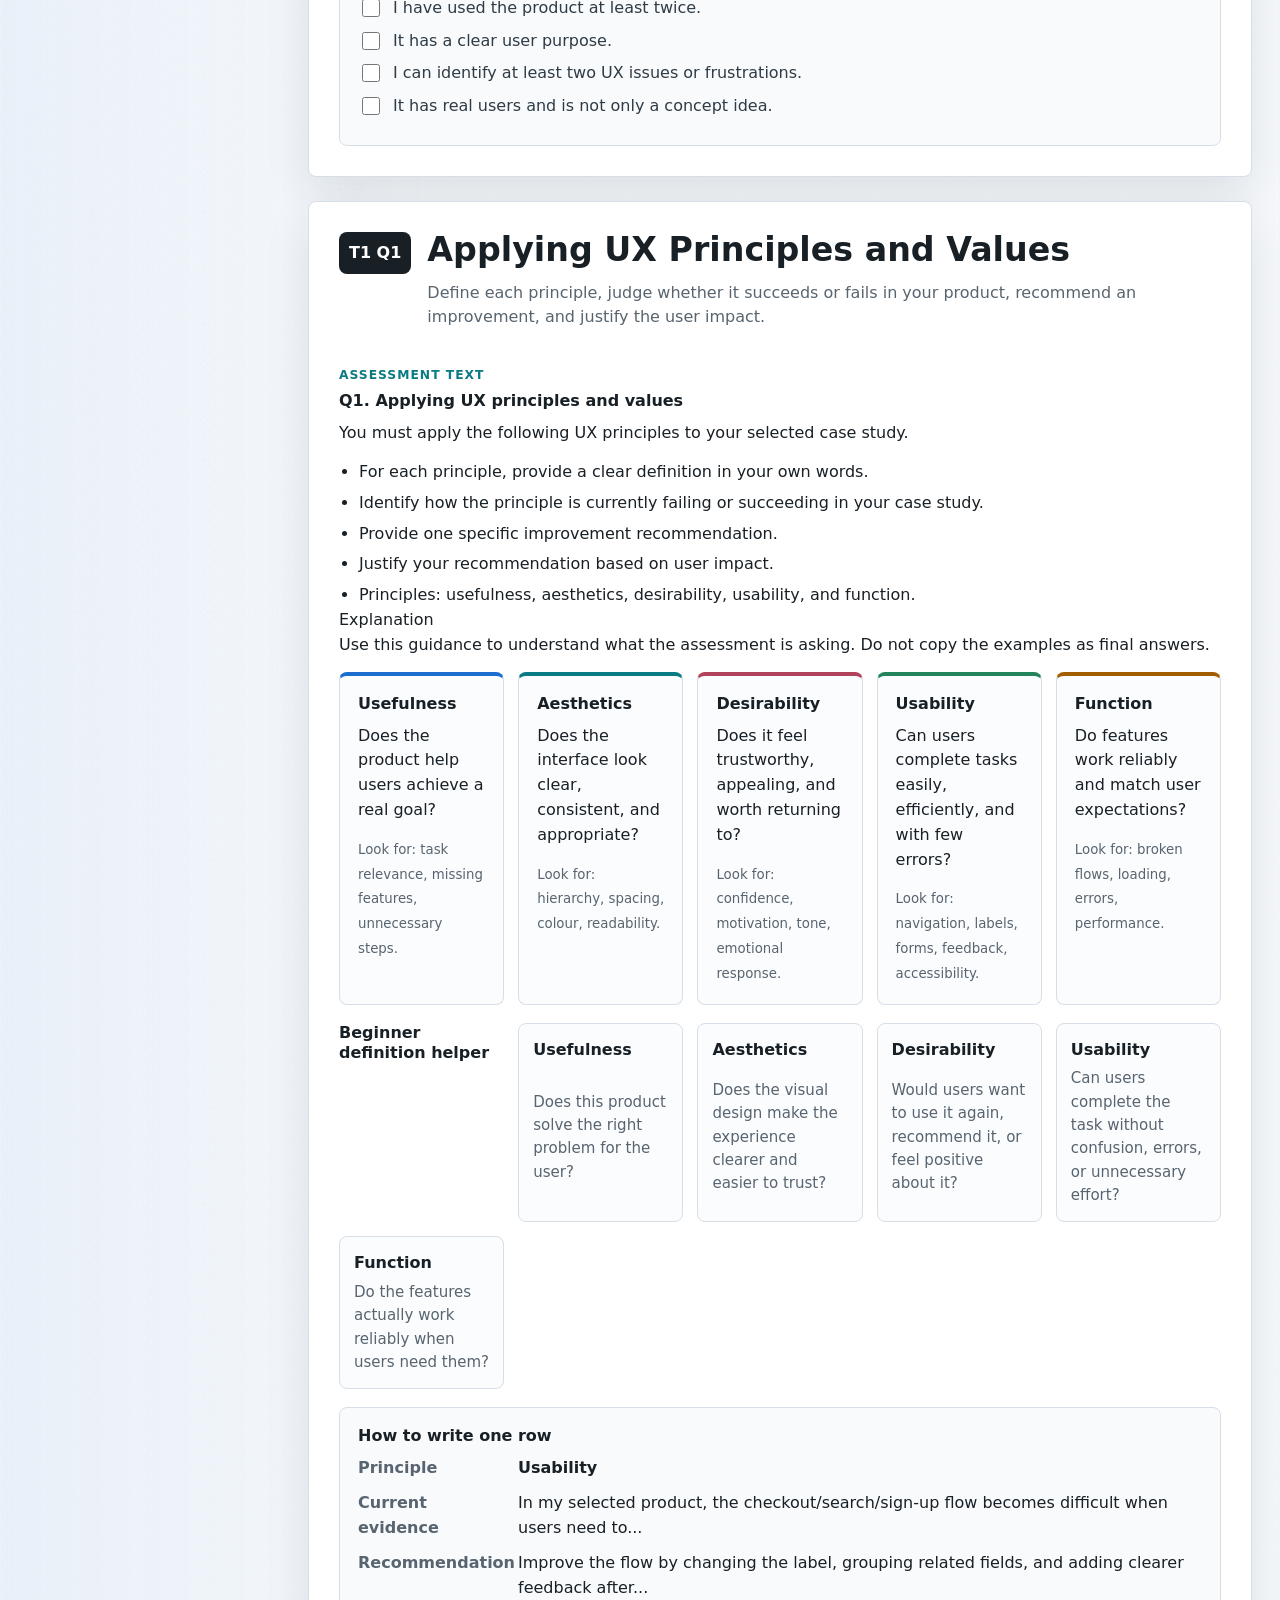
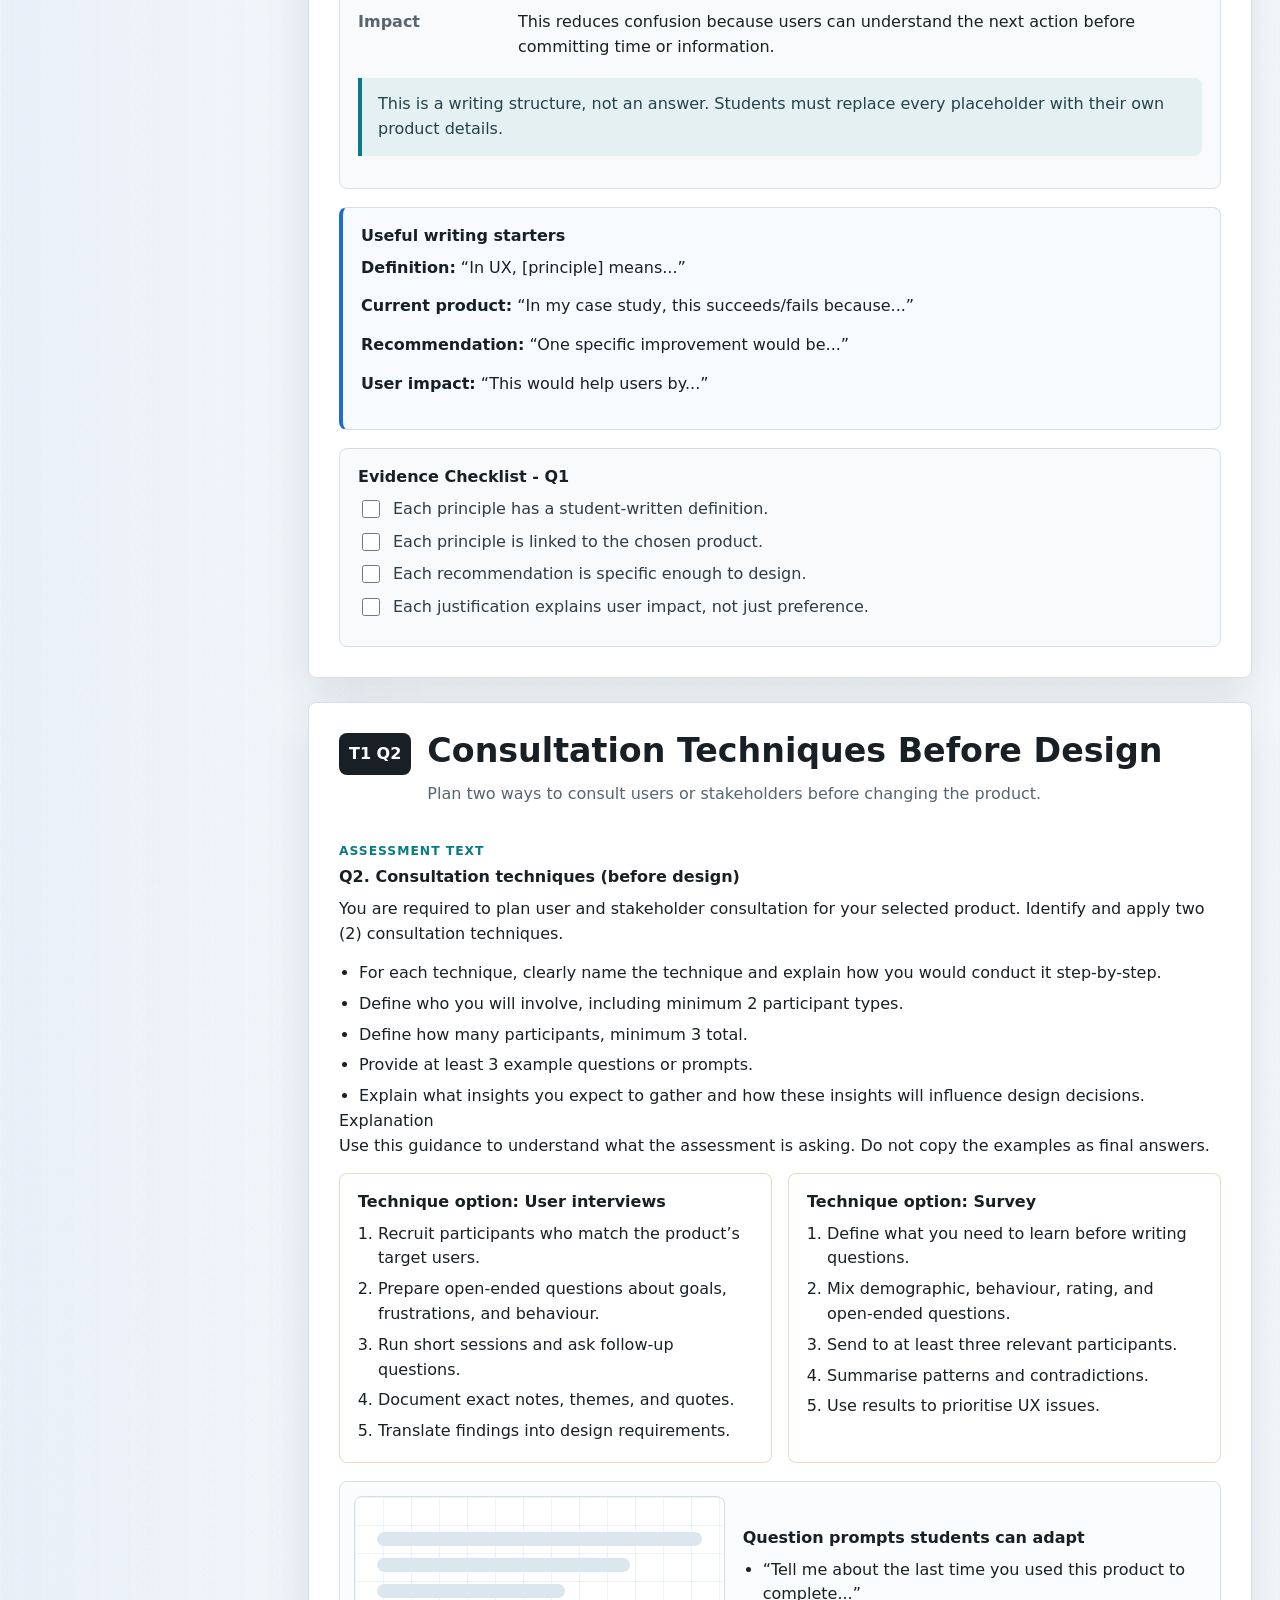
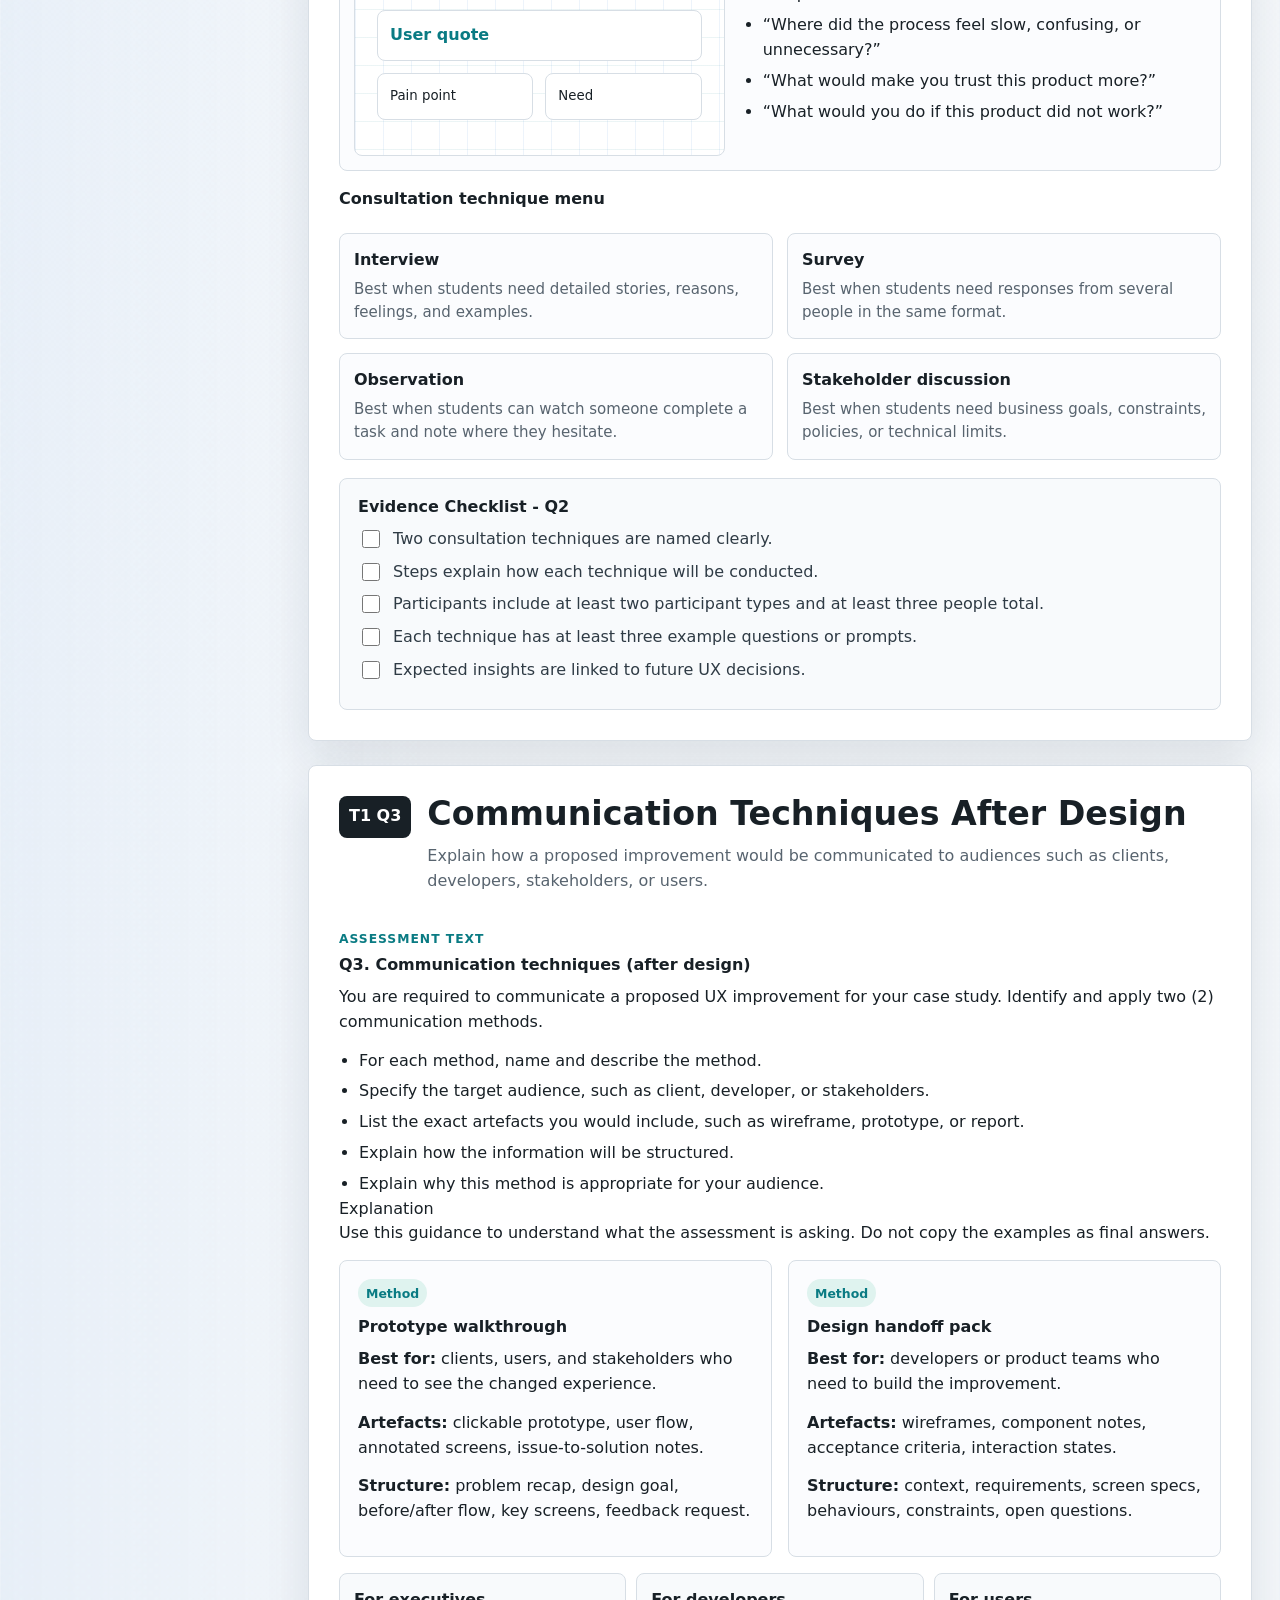
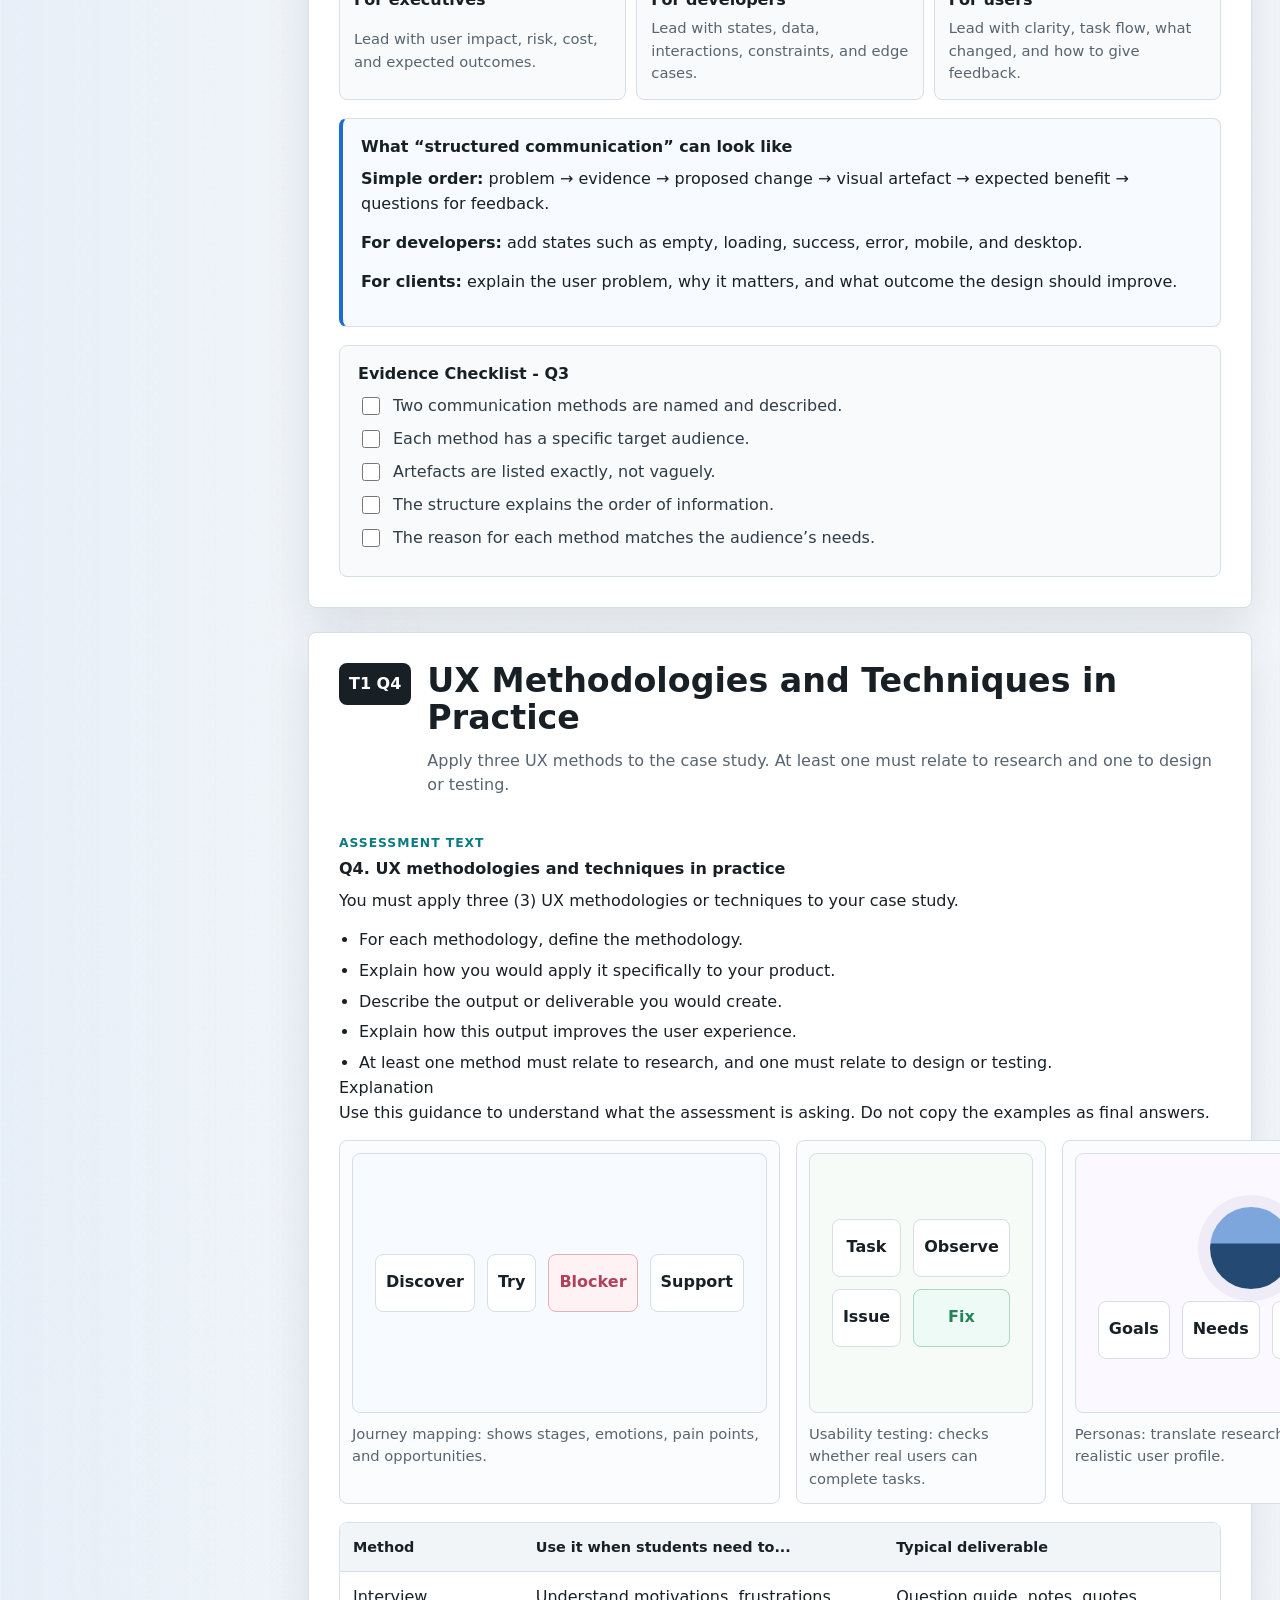
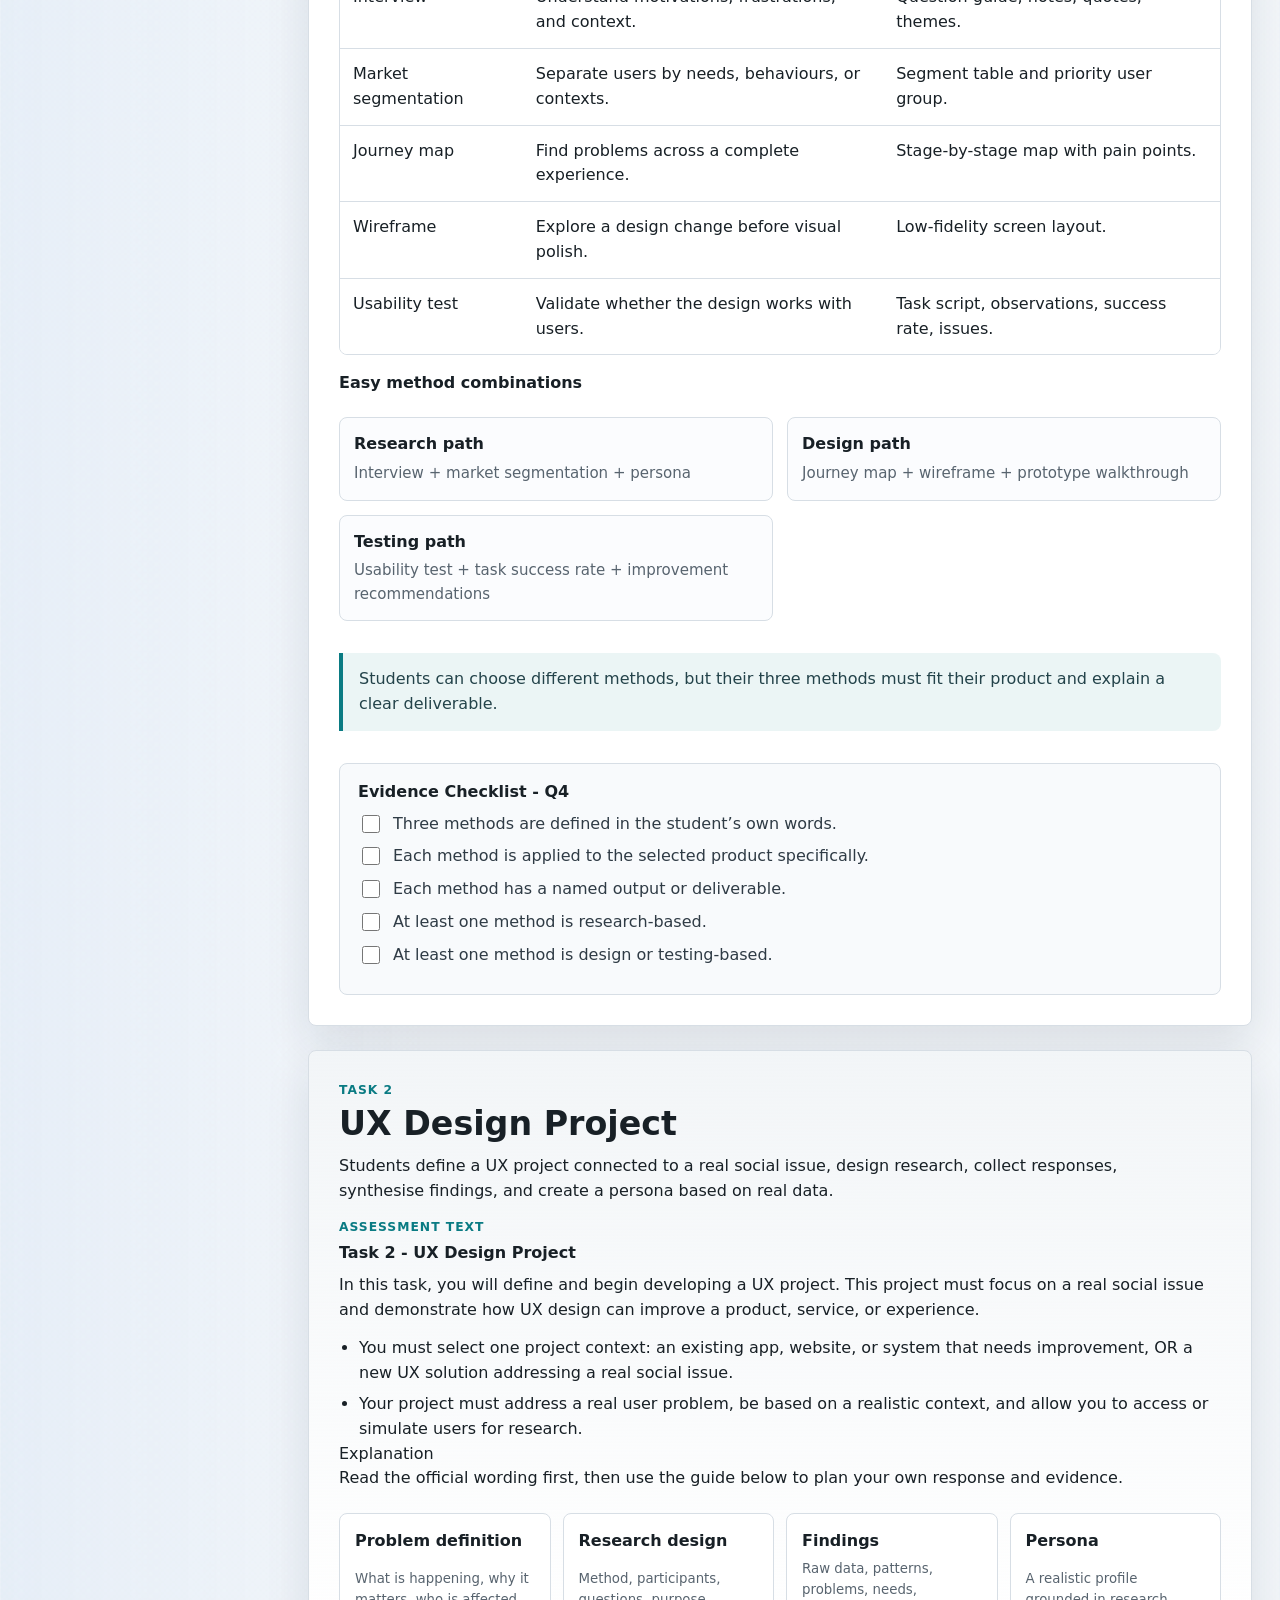
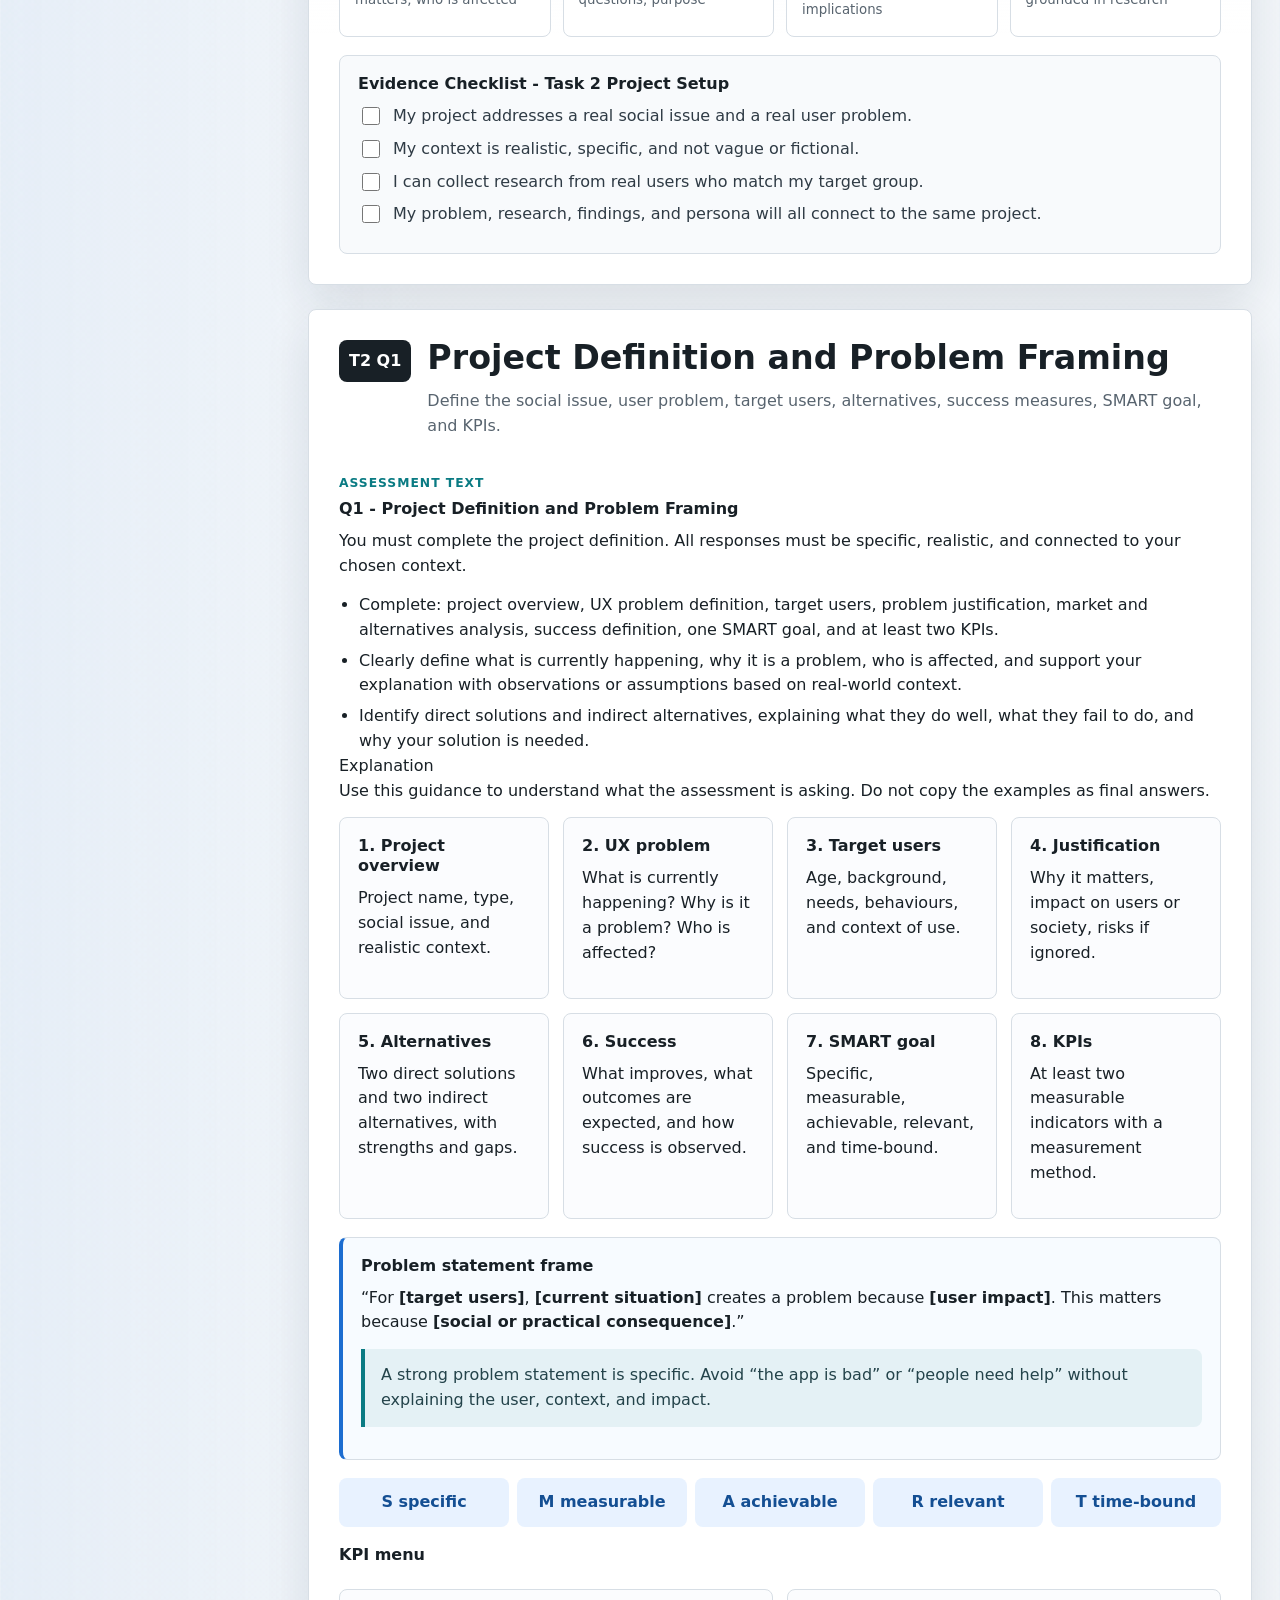
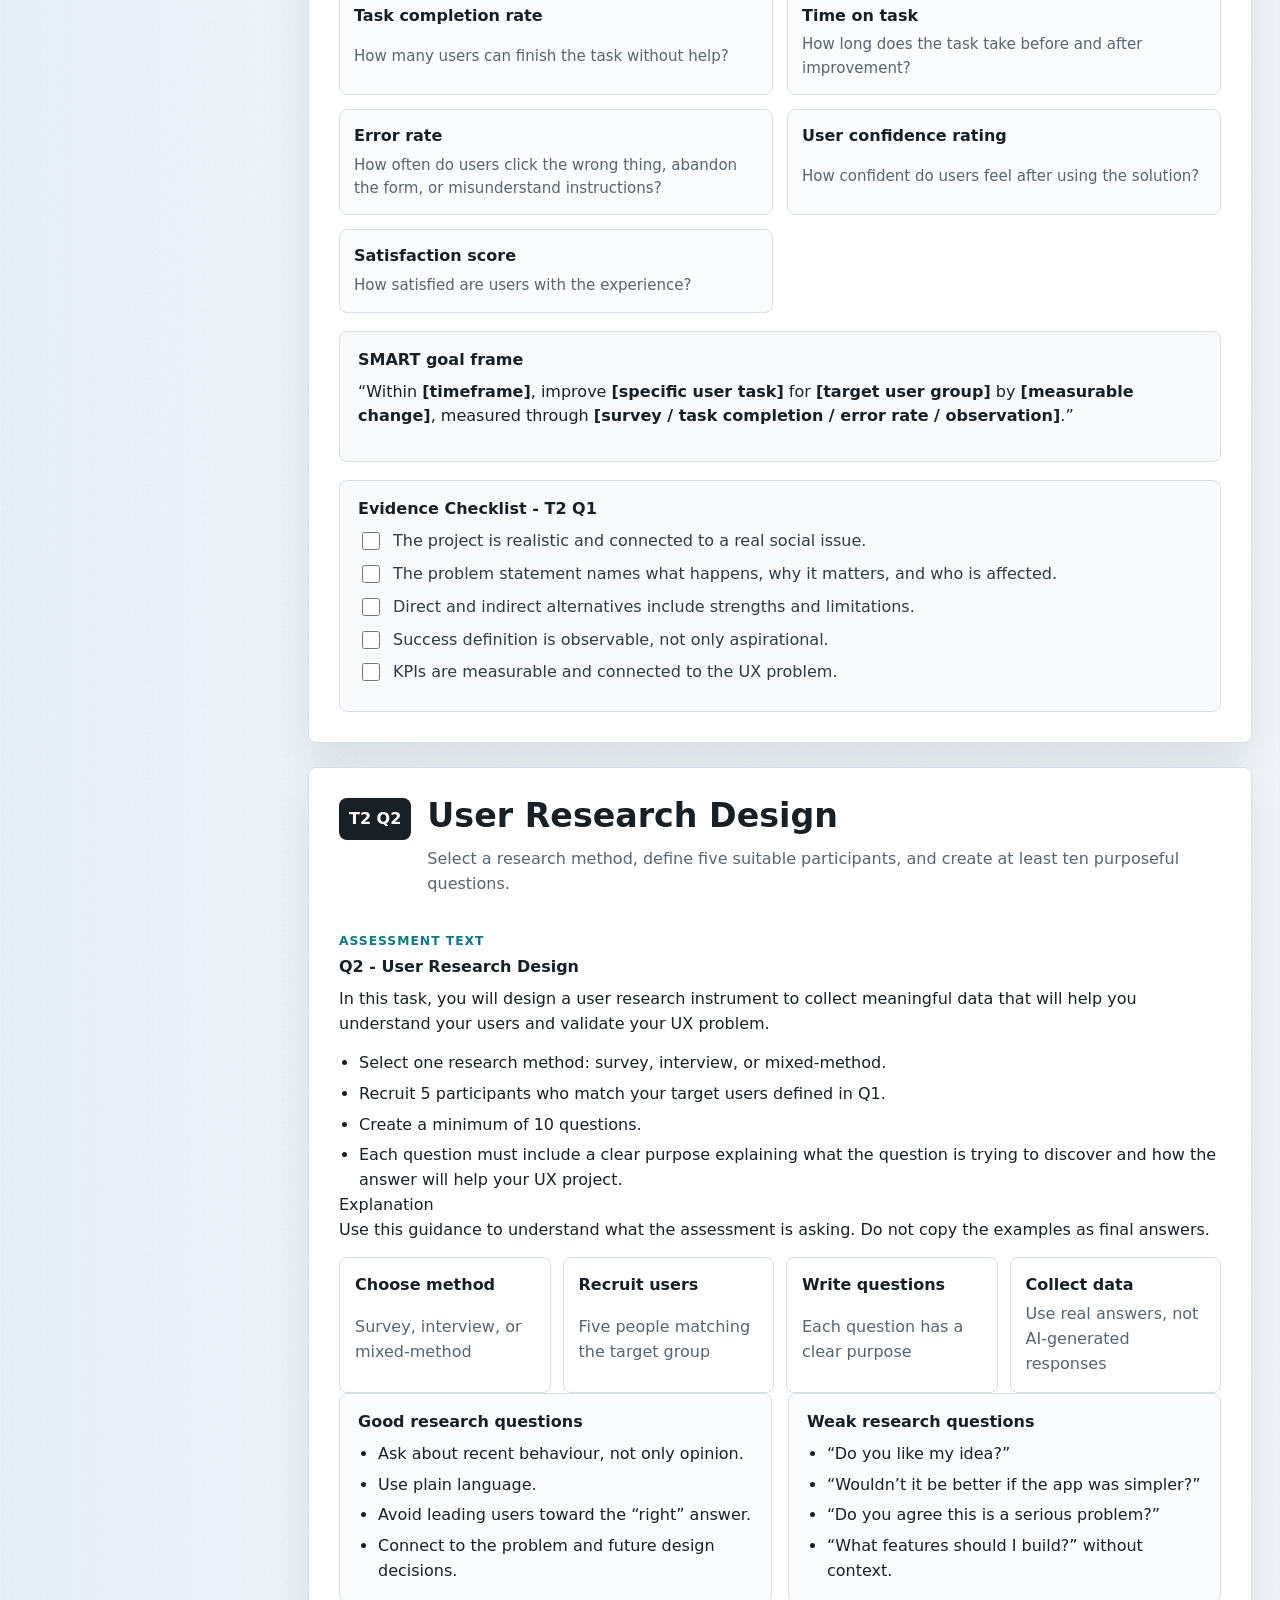
==== commit f92d15b6: "Update index.html" ====
--- a/a50200-user-experience-solutions-assessment-1/index.html
+++ b/a50200-user-experience-solutions-assessment-1/index.html
@@ -13,6 +13,11 @@
       <div>
         <p class="eyebrow">Diploma of User Experience Design</p>
         <h1>A50200 User Experience Solutions - Assessment 1</h1>
+        <p class="trainer-mini">Prepared by Nelson David Moncayo, Trainer</p>
+      </div>
+      <div class="trainer-contact-top">
+        <a href="mailto:nmoncayo@apc.edu.au">nmoncayo@apc.edu.au</a>
+        <a href="https://wa.me/6141639788">WhatsApp 041639788</a>
       </div>
       <div class="topbar-actions">
         <button class="icon-button" type="button" data-print title="Print guide" aria-label="Print guide">
@@ -37,24 +42,40 @@
         <div class="progress-track" aria-hidden="true"><span data-progress-bar></span></div>
         <span class="progress-count" data-progress-count>0 of 0 checked</span>
       </div>
+      <div class="trainer-card">
+        <span class="trainer-role">Trainer</span>
+        <strong>Nelson David Moncayo</strong>
+        <a href="mailto:nmoncayo@apc.edu.au">nmoncayo@apc.edu.au</a>
+        <a href="https://wa.me/6141639788">WhatsApp 041639788</a>
+      </div>
       <nav>
-        <a href="#overview">Overview</a>
-        <a href="#quick-start">Quick Start</a>
-        <a href="#option-bank">Option Bank</a>
-        <a href="#word-bank">UX Word Bank</a>
-        <a href="#ai-rules">AI Rules</a>
-        <a href="#task-1">Task 1</a>
-        <a href="#task-1-q1">T1 Q1 Principles</a>
-        <a href="#task-1-q2">T1 Q2 Consultation</a>
-        <a href="#task-1-q3">T1 Q3 Communication</a>
-        <a href="#task-1-q4">T1 Q4 Methods</a>
-        <a href="#task-2">Task 2</a>
-        <a href="#task-2-q1">T2 Q1 Framing</a>
-        <a href="#task-2-q2">T2 Q2 Research Design</a>
-        <a href="#task-2-q3">T2 Q3 Synthesis</a>
-        <a href="#task-2-q4">T2 Q4 Persona</a>
-        <a href="#task-3">Task 3</a>
-        <a href="#submission">Submission Check</a>
+        <a class="nav-main" href="#overview">Overview</a>
+        <a class="nav-main" href="#quick-start">How to use</a>
+        <a class="nav-main" href="#assessment-template">Download template</a>
+        <span class="nav-section">Student support</span>
+        <a class="nav-sub" href="#option-bank">Option Bank</a>
+        <a class="nav-sub" href="#word-bank">UX Word Bank</a>
+        <a class="nav-sub" href="#ai-rules">AI Rules</a>
+        <span class="nav-section">Task 1</span>
+        <a class="nav-task" href="#task-1">Task 1 overview</a>
+        <a class="nav-sub" href="#task-1-q1">Q1 Principles</a>
+        <a class="nav-sub" href="#task-1-q2">Q2 Consultation</a>
+        <a class="nav-sub" href="#task-1-q3">Q3 Communication</a>
+        <a class="nav-sub" href="#task-1-q4">Q4 Methods</a>
+        <span class="nav-section">Task 2</span>
+        <a class="nav-task" href="#task-2">Task 2 overview</a>
+        <a class="nav-sub" href="#task-2-q1">Q1 Framing</a>
+        <a class="nav-sub" href="#task-2-q2">Q2 Research Design</a>
+        <a class="nav-sub" href="#task-2-q3">Q3 Synthesis</a>
+        <a class="nav-sub" href="#task-2-q4">Q4 Persona</a>
+        <span class="nav-section">Task 3</span>
+        <a class="nav-task" href="#task-3">Task 3 overview</a>
+        <a class="nav-sub" href="#task-3-q1">Q1 Tool Selection</a>
+        <a class="nav-sub" href="#task-3-q2">Q2 Initial Prompt</a>
+        <a class="nav-sub" href="#task-3-q3">Q3 Prompt Iteration</a>
+        <a class="nav-sub" href="#task-3-q4">Q4 Prototype</a>
+        <a class="nav-sub" href="#task-3-q5">Q5 Reflection</a>
+        <a class="nav-main" href="#submission">Submission Check</a>
       </nav>
     </aside>
 
@@ -67,8 +88,28 @@
             This guide walks students through the assessment question by question. It explains what each
             response must prove, what evidence to collect, and how to keep Task 1, Task 2, and Task 3 connected.
           </p>
+          <p>
+            Assessment 1 asks you to explore a UX problem, validate it through real user research, and then use
+            prompt engineering to create a working UX concept or prototype. Use this guide beside the official
+            assessment template so you always know which task, question, and evidence requirement you are completing.
+          </p>
+          <div class="trainer-intro">
+            <strong>Trainer: Nelson David Moncayo</strong>
+            <span>Email: <a href="mailto:nmoncayo@apc.edu.au">nmoncayo@apc.edu.au</a></span>
+            <span>WhatsApp: <a href="https://wa.me/6141639788">041639788</a></span>
+          </div>
+          <div id="assessment-template" class="template-callout">
+            <p class="eyebrow">Start Here</p>
+            <h3>Download the official assessment template</h3>
+            <p>Click the Google Doc below, download or make a copy, and complete your assessment in that template before submitting.</p>
+            <a class="button primary" href="https://docs.google.com/document/d/1Ws_qO4OjF6zapAp_Xtf86lvgO4VMmkMogncKRmyewmA/edit?usp=sharing">Open Google Doc template</a>
+          </div>
+          <p class="ownership-note">
+            This student guide was prepared by Nelson David Moncayo for his students. It is trainer-created support material and must not be copied, reused, or redistributed by another trainer or person without permission.
+          </p>
           <div class="hero-actions">
-            <a class="button primary" href="#task-1">Start Task 1</a>
+            <a class="button primary" href="#assessment-template">Download template</a>
+            <a class="button secondary" href="#task-1">Start Task 1</a>
             <a class="button secondary" href="#submission">View checklist</a>
           </div>
         </div>
@@ -241,6 +282,20 @@
             The goal is not to define UX terms in isolation. The goal is to apply them to a real product.
           </p>
         </div>
+        <div class="assessment-text task-text">
+          <p class="eyebrow">Assessment Text</p>
+          <h3>Task 1 - Applied Knowledge Questions</h3>
+          <p>You must select one (1) existing digital product to use as your case study for all questions in this task.</p>
+          <ul>
+            <li>This can be: a mobile app, a website, or a software platform.</li>
+            <li>Case study requirements: you have personally used the product at least 2 times; the product has a clear user purpose; you can identify at least 2 UX issues or frustrations; the product has real users.</li>
+            <li>You must provide: product name, type of product, primary purpose, target users, and key UX issues identified.</li>
+          </ul>
+        </div>
+        <div class="guide-section-label">
+          <span>Explanation</span>
+          <p>Read the official wording first, then use the guide below to plan your own response and evidence.</p>
+        </div>
         <div class="visual-strip">
           <div class="product-card">
             <span class="product-icon">A</span>
@@ -273,7 +328,7 @@
           </div>
         </div>
         <div class="guidance-box">
-          <h3>Case Study Selection Test</h3>
+          <h3>Evidence Checklist - Task 1 Case Study Setup</h3>
           <label><input type="checkbox" data-check /> I have used the product at least twice.</label>
           <label><input type="checkbox" data-check /> It has a clear user purpose.</label>
           <label><input type="checkbox" data-check /> I can identify at least two UX issues or frustrations.</label>
@@ -288,6 +343,22 @@
             <h2>Applying UX Principles and Values</h2>
             <p>Define each principle, judge whether it succeeds or fails in your product, recommend an improvement, and justify the user impact.</p>
           </div>
+        </div>
+        <div class="assessment-text">
+          <p class="eyebrow">Assessment Text</p>
+          <h3>Q1. Applying UX principles and values</h3>
+          <p>You must apply the following UX principles to your selected case study.</p>
+          <ul>
+            <li>For each principle, provide a clear definition in your own words.</li>
+            <li>Identify how the principle is currently failing or succeeding in your case study.</li>
+            <li>Provide one specific improvement recommendation.</li>
+            <li>Justify your recommendation based on user impact.</li>
+            <li>Principles: usefulness, aesthetics, desirability, usability, and function.</li>
+          </ul>
+        </div>
+        <div class="guide-section-label">
+          <span>Explanation</span>
+          <p>Use this guidance to understand what the assessment is asking. Do not copy the examples as final answers.</p>
         </div>
 
         <div class="principle-grid">
@@ -364,7 +435,7 @@
         </div>
 
         <div class="check-panel">
-          <h3>Before submitting Q1</h3>
+          <h3>Evidence Checklist - Q1</h3>
           <label><input type="checkbox" data-check /> Each principle has a student-written definition.</label>
           <label><input type="checkbox" data-check /> Each principle is linked to the chosen product.</label>
           <label><input type="checkbox" data-check /> Each recommendation is specific enough to design.</label>
@@ -379,6 +450,22 @@
             <h2>Consultation Techniques Before Design</h2>
             <p>Plan two ways to consult users or stakeholders before changing the product.</p>
           </div>
+        </div>
+        <div class="assessment-text">
+          <p class="eyebrow">Assessment Text</p>
+          <h3>Q2. Consultation techniques (before design)</h3>
+          <p>You are required to plan user and stakeholder consultation for your selected product. Identify and apply two (2) consultation techniques.</p>
+          <ul>
+            <li>For each technique, clearly name the technique and explain how you would conduct it step-by-step.</li>
+            <li>Define who you will involve, including minimum 2 participant types.</li>
+            <li>Define how many participants, minimum 3 total.</li>
+            <li>Provide at least 3 example questions or prompts.</li>
+            <li>Explain what insights you expect to gather and how these insights will influence design decisions.</li>
+          </ul>
+        </div>
+        <div class="guide-section-label">
+          <span>Explanation</span>
+          <p>Use this guidance to understand what the assessment is asking. Do not copy the examples as final answers.</p>
         </div>
         <div class="method-map">
           <article>
@@ -439,7 +526,7 @@
           </div>
         </div>
         <div class="check-panel">
-          <h3>Before submitting Q2</h3>
+          <h3>Evidence Checklist - Q2</h3>
           <label><input type="checkbox" data-check /> Two consultation techniques are named clearly.</label>
           <label><input type="checkbox" data-check /> Steps explain how each technique will be conducted.</label>
           <label><input type="checkbox" data-check /> Participants include at least two participant types and at least three people total.</label>
@@ -455,6 +542,22 @@
             <h2>Communication Techniques After Design</h2>
             <p>Explain how a proposed improvement would be communicated to audiences such as clients, developers, stakeholders, or users.</p>
           </div>
+        </div>
+        <div class="assessment-text">
+          <p class="eyebrow">Assessment Text</p>
+          <h3>Q3. Communication techniques (after design)</h3>
+          <p>You are required to communicate a proposed UX improvement for your case study. Identify and apply two (2) communication methods.</p>
+          <ul>
+            <li>For each method, name and describe the method.</li>
+            <li>Specify the target audience, such as client, developer, or stakeholders.</li>
+            <li>List the exact artefacts you would include, such as wireframe, prototype, or report.</li>
+            <li>Explain how the information will be structured.</li>
+            <li>Explain why this method is appropriate for your audience.</li>
+          </ul>
+        </div>
+        <div class="guide-section-label">
+          <span>Explanation</span>
+          <p>Use this guidance to understand what the assessment is asking. Do not copy the examples as final answers.</p>
         </div>
 
         <div class="two-col">
@@ -494,7 +597,7 @@
           <p><strong>For clients:</strong> explain the user problem, why it matters, and what outcome the design should improve.</p>
         </div>
         <div class="check-panel">
-          <h3>Before submitting Q3</h3>
+          <h3>Evidence Checklist - Q3</h3>
           <label><input type="checkbox" data-check /> Two communication methods are named and described.</label>
           <label><input type="checkbox" data-check /> Each method has a specific target audience.</label>
           <label><input type="checkbox" data-check /> Artefacts are listed exactly, not vaguely.</label>
@@ -510,6 +613,22 @@
             <h2>UX Methodologies and Techniques in Practice</h2>
             <p>Apply three UX methods to the case study. At least one must relate to research and one to design or testing.</p>
           </div>
+        </div>
+        <div class="assessment-text">
+          <p class="eyebrow">Assessment Text</p>
+          <h3>Q4. UX methodologies and techniques in practice</h3>
+          <p>You must apply three (3) UX methodologies or techniques to your case study.</p>
+          <ul>
+            <li>For each methodology, define the methodology.</li>
+            <li>Explain how you would apply it specifically to your product.</li>
+            <li>Describe the output or deliverable you would create.</li>
+            <li>Explain how this output improves the user experience.</li>
+            <li>At least one method must relate to research, and one must relate to design or testing.</li>
+          </ul>
+        </div>
+        <div class="guide-section-label">
+          <span>Explanation</span>
+          <p>Use this guidance to understand what the assessment is asking. Do not copy the examples as final answers.</p>
         </div>
         <div class="illustration-grid">
           <figure>
@@ -578,7 +697,7 @@
           <p class="note">Students can choose different methods, but their three methods must fit their product and explain a clear deliverable.</p>
         </div>
         <div class="check-panel">
-          <h3>Before submitting Q4</h3>
+          <h3>Evidence Checklist - Q4</h3>
           <label><input type="checkbox" data-check /> Three methods are defined in the student’s own words.</label>
           <label><input type="checkbox" data-check /> Each method is applied to the selected product specifically.</label>
           <label><input type="checkbox" data-check /> Each method has a named output or deliverable.</label>
@@ -596,12 +715,32 @@
             synthesise findings, and create a persona based on real data.
           </p>
         </div>
+        <div class="assessment-text task-text">
+          <p class="eyebrow">Assessment Text</p>
+          <h3>Task 2 - UX Design Project</h3>
+          <p>In this task, you will define and begin developing a UX project. This project must focus on a real social issue and demonstrate how UX design can improve a product, service, or experience.</p>
+          <ul>
+            <li>You must select one project context: an existing app, website, or system that needs improvement, OR a new UX solution addressing a real social issue.</li>
+            <li>Your project must address a real user problem, be based on a realistic context, and allow you to access or simulate users for research.</li>
+          </ul>
+        </div>
+        <div class="guide-section-label">
+          <span>Explanation</span>
+          <p>Read the official wording first, then use the guide below to plan your own response and evidence.</p>
+        </div>
         <div class="process-ladder">
           <div><span>Problem definition</span><small>What is happening, why it matters, who is affected</small></div>
           <div><span>Research design</span><small>Method, participants, questions, purpose</small></div>
           <div><span>Findings</span><small>Raw data, patterns, problems, needs, implications</small></div>
           <div><span>Persona</span><small>A realistic profile grounded in research</small></div>
         </div>
+        <div class="check-panel">
+          <h3>Evidence Checklist - Task 2 Project Setup</h3>
+          <label><input type="checkbox" data-check /> My project addresses a real social issue and a real user problem.</label>
+          <label><input type="checkbox" data-check /> My context is realistic, specific, and not vague or fictional.</label>
+          <label><input type="checkbox" data-check /> I can collect research from real users who match my target group.</label>
+          <label><input type="checkbox" data-check /> My problem, research, findings, and persona will all connect to the same project.</label>
+        </div>
       </section>
 
       <section id="task-2-q1" class="question section-panel">
@@ -611,6 +750,20 @@
             <h2>Project Definition and Problem Framing</h2>
             <p>Define the social issue, user problem, target users, alternatives, success measures, SMART goal, and KPIs.</p>
           </div>
+        </div>
+        <div class="assessment-text">
+          <p class="eyebrow">Assessment Text</p>
+          <h3>Q1 - Project Definition and Problem Framing</h3>
+          <p>You must complete the project definition. All responses must be specific, realistic, and connected to your chosen context.</p>
+          <ul>
+            <li>Complete: project overview, UX problem definition, target users, problem justification, market and alternatives analysis, success definition, one SMART goal, and at least two KPIs.</li>
+            <li>Clearly define what is currently happening, why it is a problem, who is affected, and support your explanation with observations or assumptions based on real-world context.</li>
+            <li>Identify direct solutions and indirect alternatives, explaining what they do well, what they fail to do, and why your solution is needed.</li>
+          </ul>
+        </div>
+        <div class="guide-section-label">
+          <span>Explanation</span>
+          <p>Use this guidance to understand what the assessment is asking. Do not copy the examples as final answers.</p>
         </div>
         <div class="framing-canvas">
           <article>
@@ -678,7 +831,7 @@
           </p>
         </div>
         <div class="check-panel">
-          <h3>Before submitting T2 Q1</h3>
+          <h3>Evidence Checklist - T2 Q1</h3>
           <label><input type="checkbox" data-check /> The project is realistic and connected to a real social issue.</label>
           <label><input type="checkbox" data-check /> The problem statement names what happens, why it matters, and who is affected.</label>
           <label><input type="checkbox" data-check /> Direct and indirect alternatives include strengths and limitations.</label>
@@ -694,6 +847,21 @@
             <h2>User Research Design</h2>
             <p>Select a research method, define five suitable participants, and create at least ten purposeful questions.</p>
           </div>
+        </div>
+        <div class="assessment-text">
+          <p class="eyebrow">Assessment Text</p>
+          <h3>Q2 - User Research Design</h3>
+          <p>In this task, you will design a user research instrument to collect meaningful data that will help you understand your users and validate your UX problem.</p>
+          <ul>
+            <li>Select one research method: survey, interview, or mixed-method.</li>
+            <li>Recruit 5 participants who match your target users defined in Q1.</li>
+            <li>Create a minimum of 10 questions.</li>
+            <li>Each question must include a clear purpose explaining what the question is trying to discover and how the answer will help your UX project.</li>
+          </ul>
+        </div>
+        <div class="guide-section-label">
+          <span>Explanation</span>
+          <p>Use this guidance to understand what the assessment is asking. Do not copy the examples as final answers.</p>
         </div>
         <div class="research-flow">
           <div><strong>Choose method</strong><span>Survey, interview, or mixed-method</span></div>
@@ -742,7 +910,7 @@
           <p class="note">Students must adapt questions to their project and add a purpose for every question.</p>
         </div>
         <div class="check-panel">
-          <h3>Before submitting T2 Q2</h3>
+          <h3>Evidence Checklist - T2 Q2</h3>
           <label><input type="checkbox" data-check /> One research method is selected and justified.</label>
           <label><input type="checkbox" data-check /> Five participants match the target users from Q1.</label>
           <label><input type="checkbox" data-check /> Ten questions are written clearly.</label>
@@ -758,6 +926,20 @@
             <h2>Research Findings and Synthesis</h2>
             <p>Document raw responses from five users, then identify patterns, problems, needs, and UX implications.</p>
           </div>
+        </div>
+        <div class="assessment-text">
+          <p class="eyebrow">Assessment Text</p>
+          <h3>Q3 - Research Findings and Synthesis</h3>
+          <p>You must collect responses from at least 5 users, document responses clearly, analyse and synthesise findings.</p>
+          <ul>
+            <li>Part A: complete the raw data table with User 1, User 2, User 3, User 4, and User 5 responses.</li>
+            <li>Part B: identify at least 3 key patterns or insights, at least 2 major user problems, and at least 2 user needs or expectations.</li>
+            <li>Present your synthesis with insight / finding, supporting evidence from responses, and UX implication.</li>
+          </ul>
+        </div>
+        <div class="guide-section-label">
+          <span>Explanation</span>
+          <p>Use this guidance to understand what the assessment is asking. Do not copy the examples as final answers.</p>
         </div>
         <div class="synthesis-board" aria-label="Synthesis process">
           <div class="data-stack">
@@ -792,7 +974,7 @@
           <p><strong>Step 4:</strong> Write what the pattern means for design.</p>
         </div>
         <div class="check-panel">
-          <h3>Before submitting T2 Q3</h3>
+          <h3>Evidence Checklist - T2 Q3</h3>
           <label><input type="checkbox" data-check /> Raw data table includes responses from five real users.</label>
           <label><input type="checkbox" data-check /> At least three patterns or insights are identified.</label>
           <label><input type="checkbox" data-check /> At least two major user problems are identified.</label>
@@ -808,6 +990,19 @@
             <h2>User Persona Development</h2>
             <p>Create one realistic persona based on research findings, not assumptions.</p>
           </div>
+        </div>
+        <div class="assessment-text">
+          <p class="eyebrow">Assessment Text</p>
+          <h3>Q4 - User Persona Development</h3>
+          <p>Based on your research findings, create one (1) user persona. This persona must be based on actual research insights, not assumptions.</p>
+          <ul>
+            <li>Persona requirements: name, age, background, location, quote, goals, needs, frustrations, behaviours, motivations, preferred solutions, technology use, and communication style.</li>
+            <li>The persona must clearly reflect research findings, be internally consistent, represent a realistic user, and demonstrate understanding of user needs and problems.</li>
+          </ul>
+        </div>
+        <div class="guide-section-label">
+          <span>Explanation</span>
+          <p>Use this guidance to understand what the assessment is asking. Do not copy the examples as final answers.</p>
         </div>
         <div class="persona-layout">
           <aside class="persona-card" aria-label="Persona card example">
@@ -838,7 +1033,7 @@
           <p><strong>Rule:</strong> every persona section should connect to a research pattern, quote, behaviour, or need.</p>
         </div>
         <div class="check-panel">
-          <h3>Before submitting T2 Q4</h3>
+          <h3>Evidence Checklist - T2 Q4</h3>
           <label><input type="checkbox" data-check /> Persona content is traceable to research findings.</label>
           <label><input type="checkbox" data-check /> Persona is internally consistent and realistic.</label>
           <label><input type="checkbox" data-check /> Goals, needs, frustrations, and behaviours are specific.</label>
@@ -854,6 +1049,19 @@
             Students use one prompt development tool and one prototype/MVP tool. The assessment is about
             iterative prompting, evaluation, evidence, and human judgement.
           </p>
+        </div>
+        <div class="assessment-text task-text">
+          <p class="eyebrow">Assessment Text</p>
+          <h3>Task 3 - Prompt Engineering and AI-Assisted UX Prototype Development</h3>
+          <p>This task follows an iterative process, where you write a prompt, test it using an AI tool, evaluate the output, improve the prompt, and repeat until the result improves.</p>
+          <ul>
+            <li>You will use one prompt development tool and one prototype / MVP development tool.</li>
+            <li>Your workflow must show prompt testing, refinement, prototype development, evidence of the process, and reflection on human judgement.</li>
+          </ul>
+        </div>
+        <div class="guide-section-label">
+          <span>Explanation</span>
+          <p>Read the official wording first, then use the guide below to plan your own response and evidence.</p>
         </div>
         <div class="ai-workflow">
           <div>Initial prompt</div>
@@ -865,15 +1073,52 @@
           <div>Prototype</div>
           <div>Reflect</div>
         </div>
-      </section>
-
-      <section class="question section-panel">
+        <div class="check-panel">
+          <h3>Evidence Checklist - Task 3 Process Setup</h3>
+          <label><input type="checkbox" data-check /> My prototype idea is based on my Task 2 project and users.</label>
+          <label><input type="checkbox" data-check /> I have selected one prompt development tool and one prototype / MVP tool.</label>
+          <label><input type="checkbox" data-check /> I will record prompt versions, AI outputs, improvements, and screenshots or video evidence.</label>
+          <label><input type="checkbox" data-check /> I will explain my own judgement instead of treating the AI output as automatically correct.</label>
+        </div>
+      </section>
+
+      <section id="task-3-q1" class="question section-panel">
+        <span id="task-3-q2" class="anchor-target"></span>
         <div class="question-header">
           <span class="question-number">T3 Q1-Q2</span>
           <div>
             <h2>Tool Selection and Initial Prompt</h2>
             <p>Explain what each tool is for, how they work together, and write an initial prompt grounded in Task 2.</p>
           </div>
+        </div>
+        <div class="assessment-text">
+          <p class="eyebrow">Assessment Text</p>
+          <h3>Q1 - Tool Selection and Intended Use</h3>
+          <p>You must select one (1) prompt development tool and one (1) prototype/MVP development tool.</p>
+          <ul>
+            <li>Explain what each tool will be used for in your workflow.</li>
+            <li>Explain what type of output each tool will help you create.</li>
+            <li>Explain how both tools will work together.</li>
+            <li>Describe what you intend to build based on Task 2 and how prompt engineering will help you achieve that.</li>
+          </ul>
+        </div>
+        <div class="guide-section-label">
+          <span>Explanation</span>
+          <p>Use this guidance to understand what the assessment is asking. Do not copy the examples as final answers.</p>
+        </div>
+        <div class="assessment-text compact-official">
+          <p class="eyebrow">Assessment Text</p>
+          <h3>Q2 - Initial Prompt Development</h3>
+          <p>You must write your first version of a prompt. This prompt must be based on your UX problem from Task 2, include your target user, include what you want the AI to produce, and include context, instructions, and expected output.</p>
+          <ul>
+            <li>Submit your initial prompt.</li>
+            <li>Explain what you expected the AI to produce.</li>
+            <li>Explain why you structured the prompt this way.</li>
+          </ul>
+        </div>
+        <div class="guide-section-label">
+          <span>Explanation</span>
+          <p>Use these structures to make the tool choice and first prompt easy to connect back to Task 2.</p>
         </div>
         <div class="prompt-card">
           <h3>Initial prompt structure</h3>
@@ -899,7 +1144,7 @@
           <p><strong>More evaluation:</strong> explain what was useful, what was missing, and what you changed next.</p>
         </div>
         <div class="check-panel">
-          <h3>Before submitting T3 Q1-Q2</h3>
+          <h3>Evidence Checklist - T3 Q1-Q2</h3>
           <label><input type="checkbox" data-check /> One prompt development tool is named and explained.</label>
           <label><input type="checkbox" data-check /> One prototype/MVP tool is named and explained.</label>
           <label><input type="checkbox" data-check /> The intended prototype is based on Task 2.</label>
@@ -907,13 +1152,41 @@
         </div>
       </section>
 
-      <section class="question section-panel">
+      <section id="task-3-q3" class="question section-panel">
+        <span id="task-3-q4" class="anchor-target"></span>
         <div class="question-header">
           <span class="question-number">T3 Q3-Q4</span>
           <div>
             <h2>Prompt Iteration and Prototype Evidence</h2>
             <p>Record at least three prompt iterations, then use the best prompt in a prototype/MVP tool and capture evidence.</p>
           </div>
+        </div>
+        <div class="assessment-text">
+          <p class="eyebrow">Assessment Text</p>
+          <h3>Q3 - Prompt Iteration and Refinement</h3>
+          <p>Using your AI tool, test and improve your prompt through at least three (3) iterations.</p>
+          <ul>
+            <li>For each iteration, modify the prompt, test it using your prompt tool, evaluate the result, and improve the prompt.</li>
+            <li>Complete the table with: iteration, prompt version, summary of output, what improved, and what still needs improvement.</li>
+          </ul>
+        </div>
+        <div class="guide-section-label">
+          <span>Explanation</span>
+          <p>Use this guidance to understand what the assessment is asking. Do not copy the examples as final answers.</p>
+        </div>
+        <div class="assessment-text compact-official">
+          <p class="eyebrow">Assessment Text</p>
+          <h3>Q4 - Prototype / MVP Development Using AI</h3>
+          <p>You must take your best refined prompt and use it in your prototype/MVP tool, such as Replit or Lovable.</p>
+          <ul>
+            <li>Produce a working concept relevant to your project, such as an interface, app screen, functional prototype, or coded mock-up.</li>
+            <li>Record all iterations and prompts with screenshots or video of the process.</li>
+            <li>Submit all evidence of your prompting process, a description of the output produced, and evidence of your prototype.</li>
+          </ul>
+        </div>
+        <div class="guide-section-label">
+          <span>Explanation</span>
+          <p>This part is about showing the development process, not only the final screen.</p>
         </div>
         <div class="iteration-table">
           <div><strong>Prompt version</strong><span>What changed in the wording or detail?</span></div>
@@ -933,7 +1206,7 @@
           <p>The evidence should show the process: prompt entered → AI output → student judgement → improved output.</p>
         </div>
         <div class="check-panel">
-          <h3>Before submitting T3 Q3-Q4</h3>
+          <h3>Evidence Checklist - T3 Q3-Q4</h3>
           <label><input type="checkbox" data-check /> Three iterations are documented.</label>
           <label><input type="checkbox" data-check /> Each iteration explains output, improvement, and remaining issue.</label>
           <label><input type="checkbox" data-check /> Prototype evidence is included as screenshots, link, code, or screen descriptions.</label>
@@ -941,13 +1214,28 @@
         </div>
       </section>
 
-      <section class="question section-panel">
+      <section id="task-3-q5" class="question section-panel">
         <div class="question-header">
           <span class="question-number">T3 Q5</span>
           <div>
             <h2>Reflection on Prompt Engineering</h2>
             <p>Reflect on learning, improvements, challenges, AI support, and why human judgement mattered.</p>
           </div>
+        </div>
+        <div class="assessment-text">
+          <p class="eyebrow">Assessment Text</p>
+          <h3>Q5 - Reflection on Prompt Engineering Process</h3>
+          <p>You must reflect on your full process.</p>
+          <ul>
+            <li>Explain what you learned about prompt engineering.</li>
+            <li>Explain how refining prompts improved your results.</li>
+            <li>Explain what challenges you faced and how AI tools supported your workflow.</li>
+            <li>Explain why prompt engineering requires human judgement.</li>
+          </ul>
+        </div>
+        <div class="guide-section-label">
+          <span>Explanation</span>
+          <p>Use this guidance to understand what the assessment is asking. Do not copy the examples as final answers.</p>
         </div>
         <div class="reflection-grid">
           <article><h3>What I learned</h3><p>Describe how prompt detail changed the usefulness of output.</p></article>
@@ -963,6 +1251,13 @@
           <p>“I rejected or changed part of the AI output because...”</p>
           <p>“Human judgement was needed because my research showed...”</p>
         </div>
+        <div class="check-panel">
+          <h3>Evidence Checklist - T3 Q5</h3>
+          <label><input type="checkbox" data-check /> Reflection explains what was learned about prompt engineering.</label>
+          <label><input type="checkbox" data-check /> Reflection compares how prompt refinement improved the results.</label>
+          <label><input type="checkbox" data-check /> Reflection identifies challenges and how AI supported the workflow.</label>
+          <label><input type="checkbox" data-check /> Reflection explains why human judgement was needed.</label>
+        </div>
       </section>
 
       <section id="submission" class="section-panel">
@@ -995,6 +1290,11 @@
           <strong>Best evidence pattern:</strong>
           <span>Every major claim should point to a product observation, participant response, screenshot, prototype output, or design decision.</span>
         </div>
+        <div class="ownership-footer">
+          <strong>Prepared by Nelson David Moncayo</strong>
+          <span>Trainer | nmoncayo@apc.edu.au | WhatsApp 041639788</span>
+          <p>This guide is Nelson David Moncayo's trainer-created support material for his students and should not be copied, reused, or redistributed by another trainer or person without permission.</p>
+        </div>
       </section>
     </main>
 
